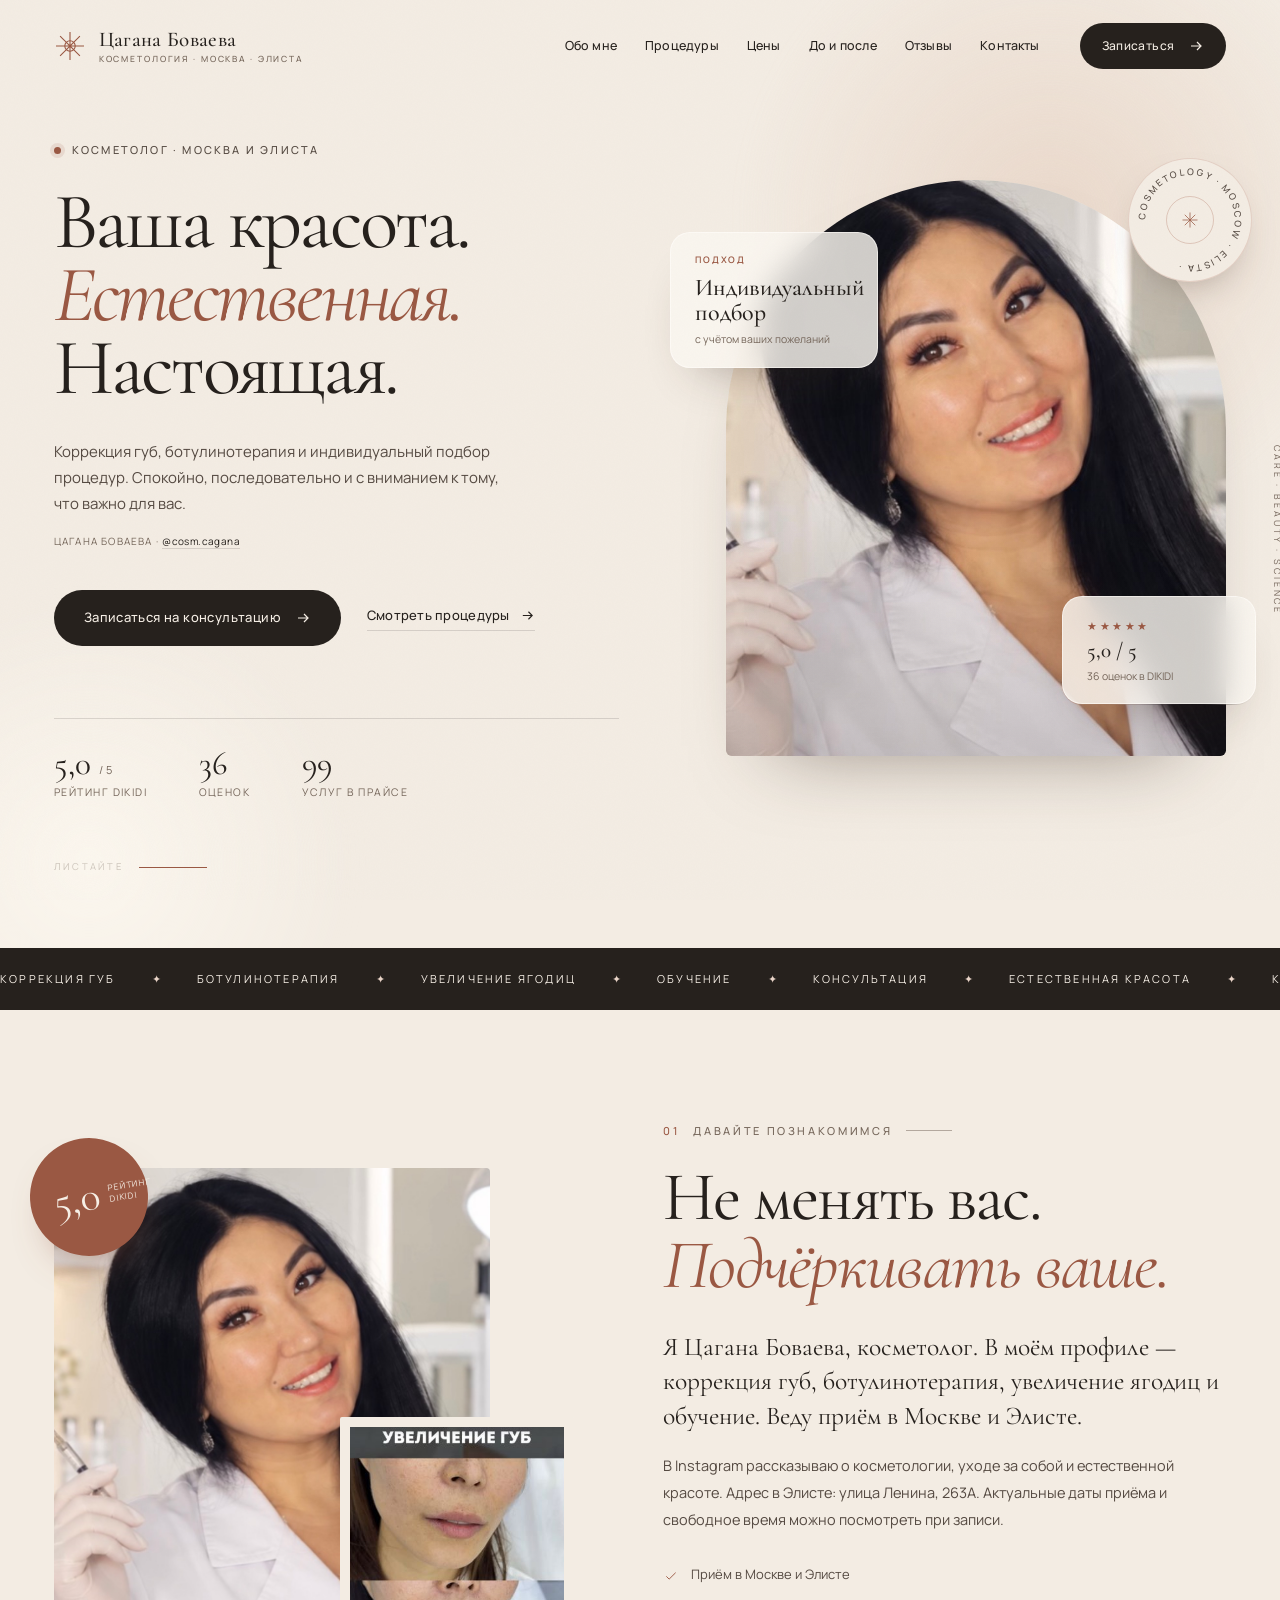
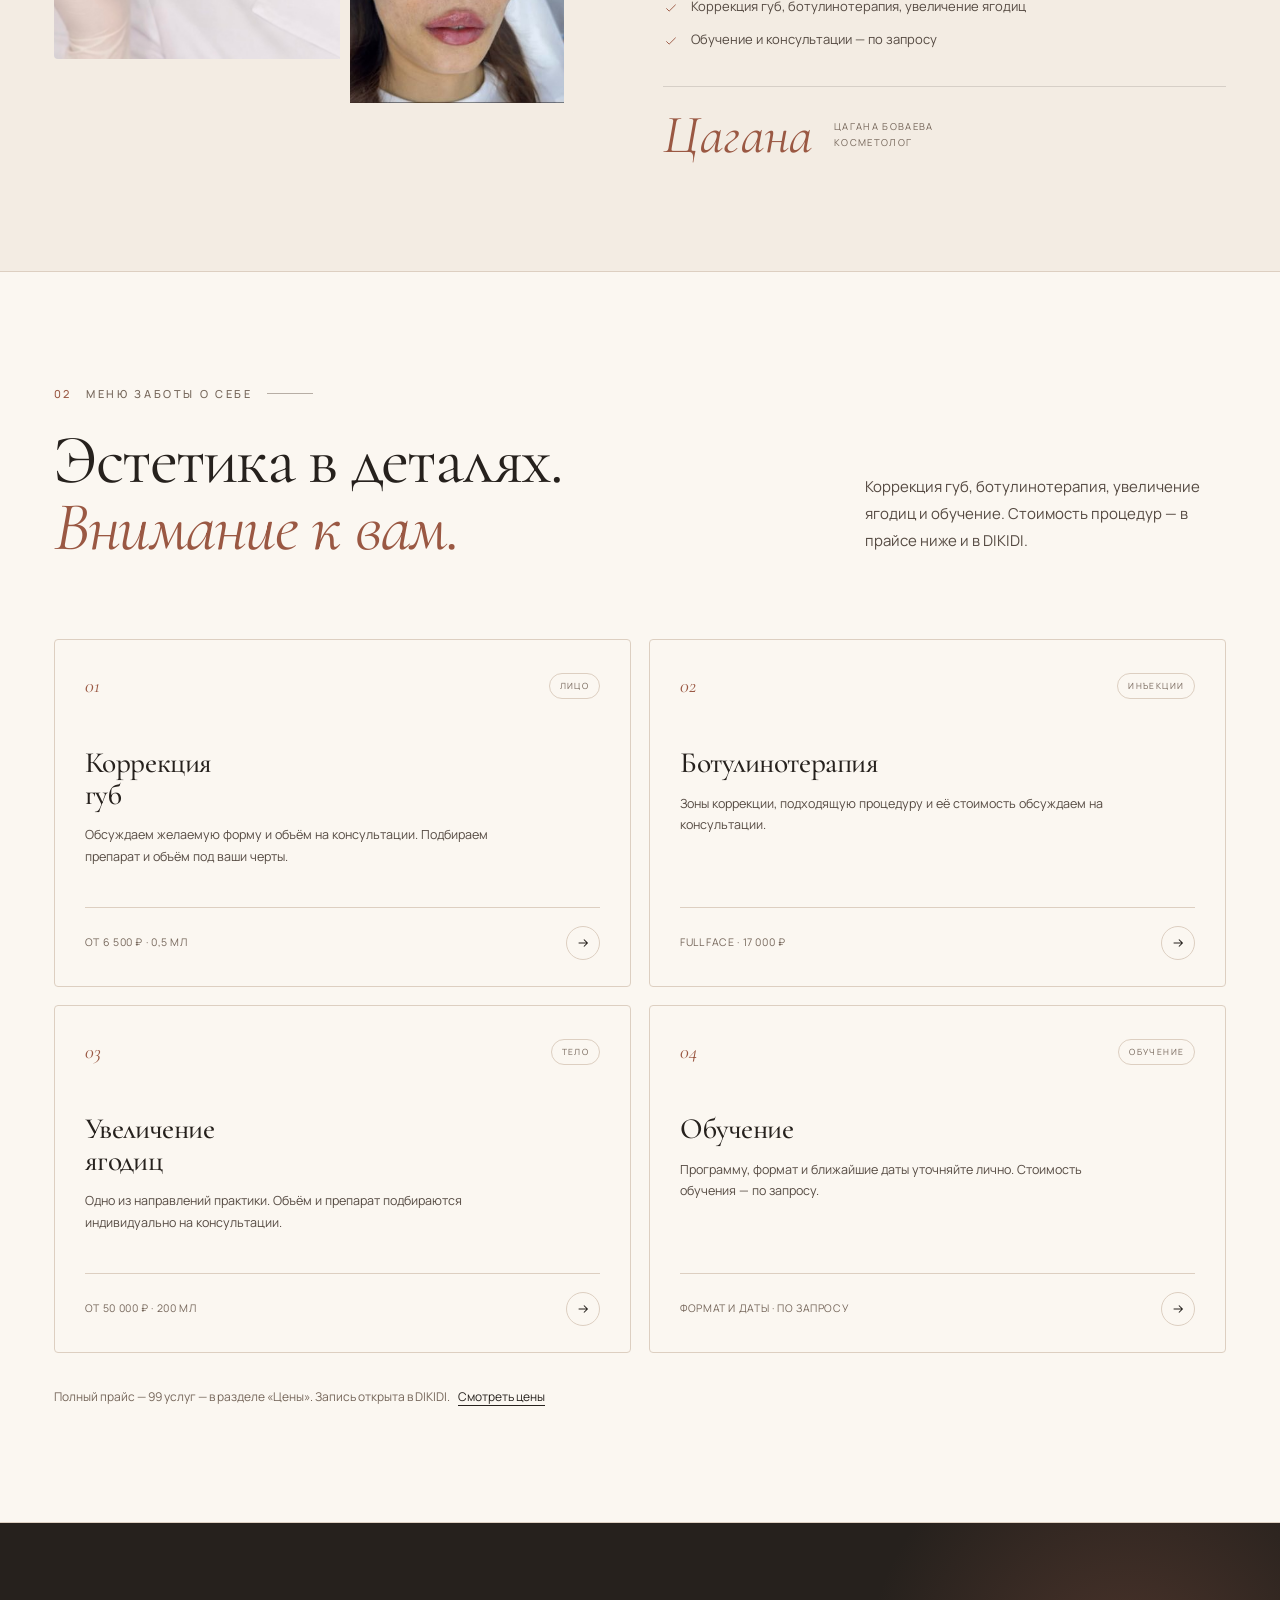
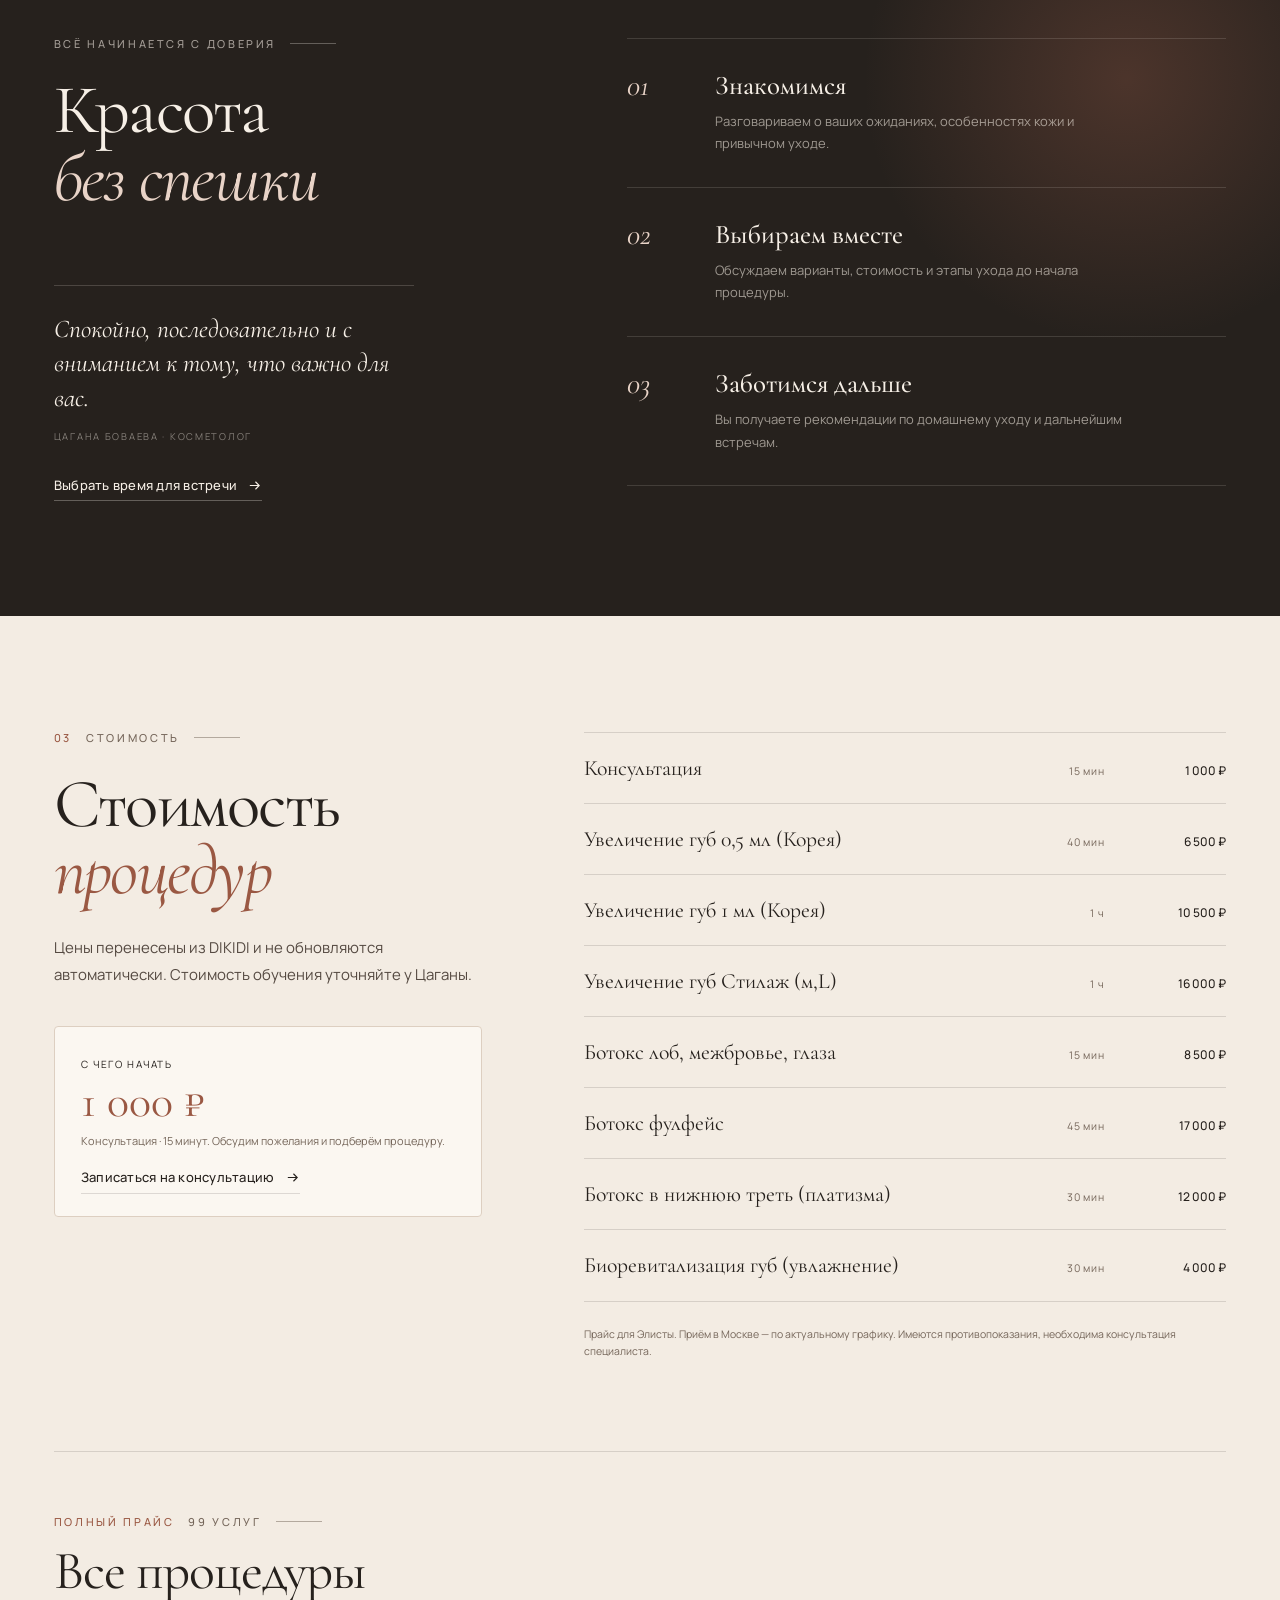
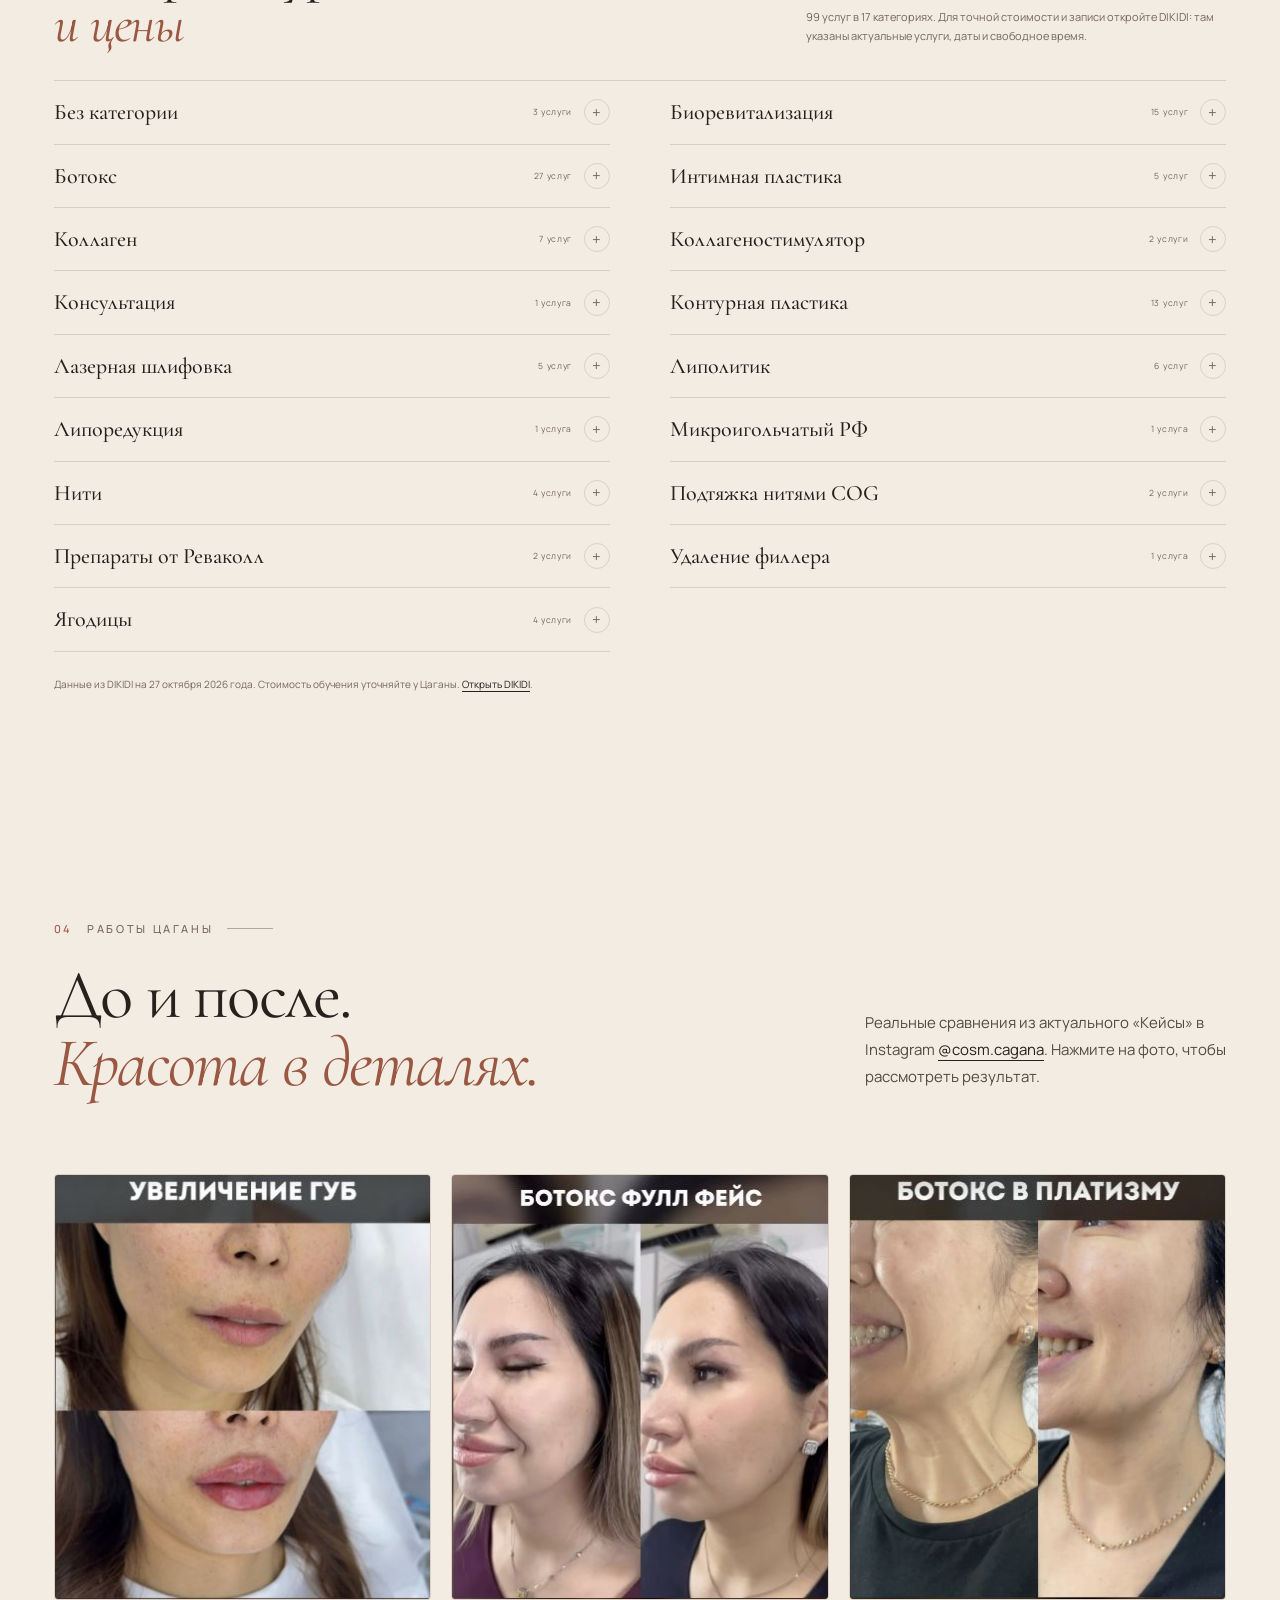
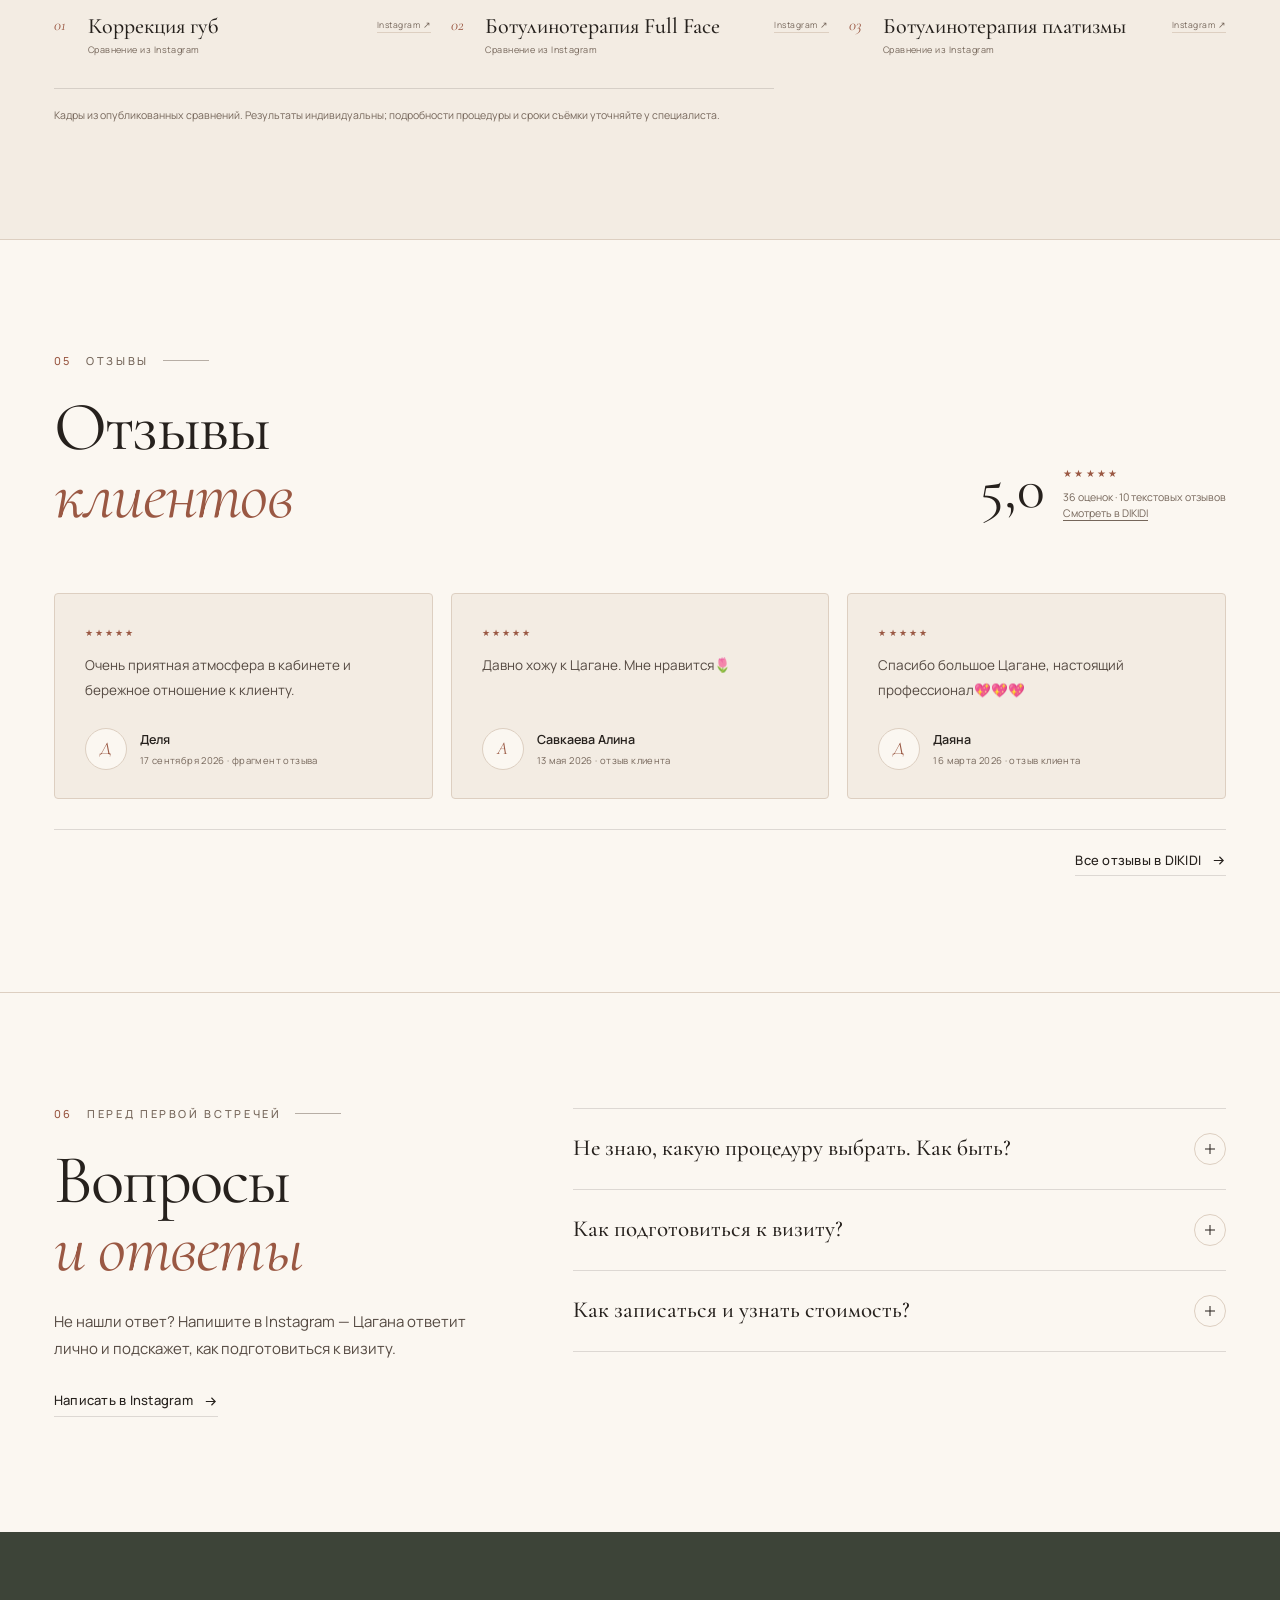
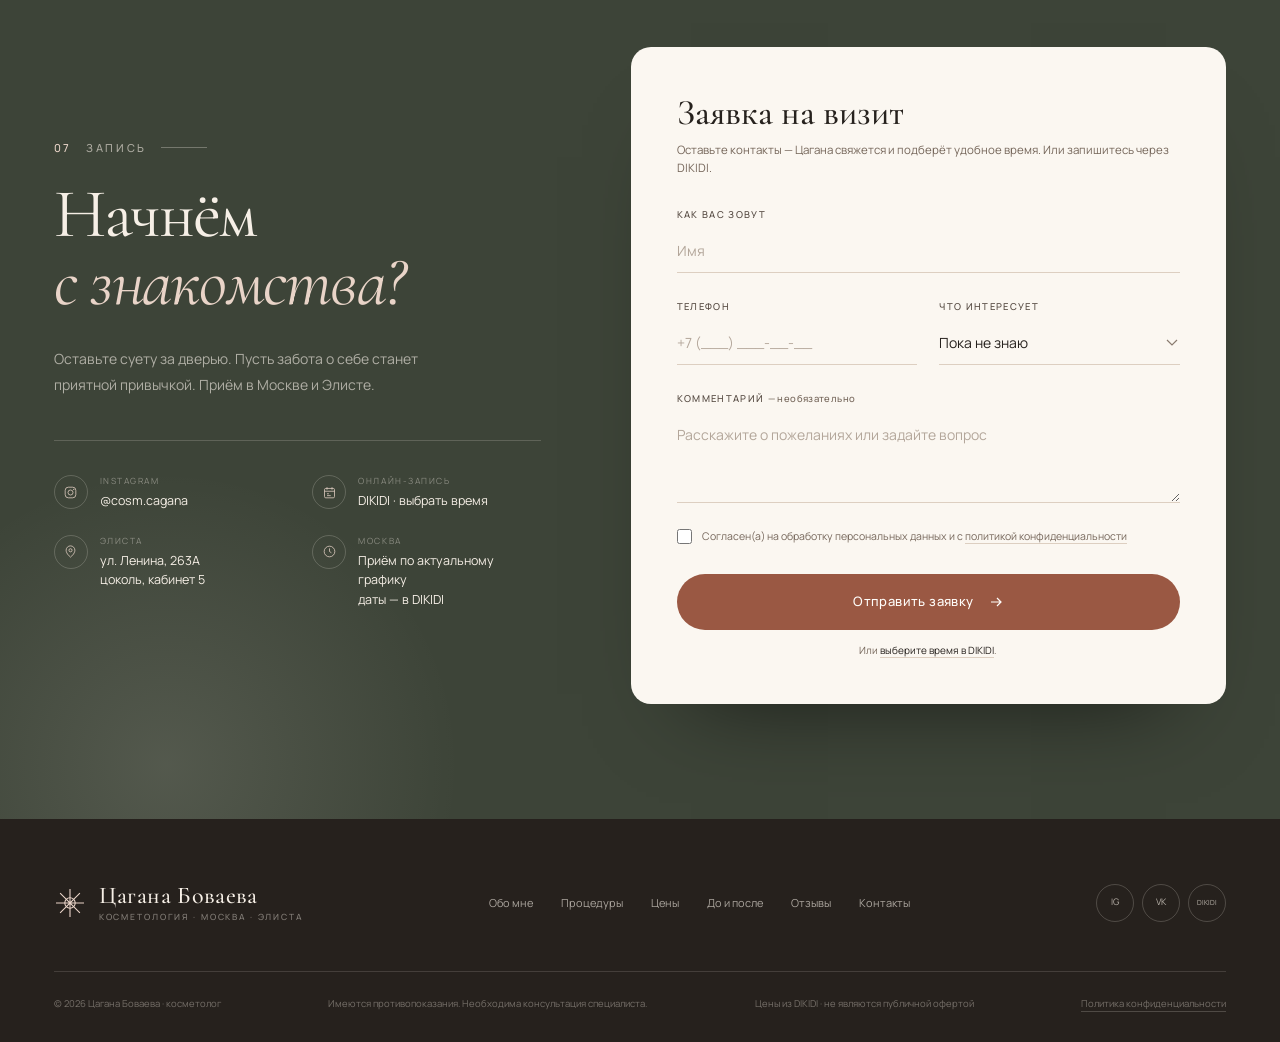
==== index.html @ 5b482bbd "Cagana Bovaeva cosmetology website" ====
<!DOCTYPE html>
<html lang="ru">
<head>
  <meta charset="UTF-8">
  <meta name="viewport" content="width=device-width, initial-scale=1.0">
  <meta name="robots" content="noindex, nofollow">
  <title>Цагана Боваева — косметолог в Москве и Элисте</title>
  <meta name="description" content="Цагана Боваева — косметолог. Коррекция губ, ботулинотерапия, увеличение ягодиц и обучение. Приём в Москве и Элисте, запись через DIKIDI.">
  <meta property="og:type" content="website">
  <meta property="og:locale" content="ru_RU">
  <meta property="og:title" content="Цагана Боваева — косметолог в Москве и Элисте">
  <meta property="og:description" content="Коррекция губ, ботулинотерапия, увеличение ягодиц и обучение. Приём в Москве и Элисте.">
  <meta property="og:image" content="screenshots/desktop-hero.png">
  <link rel="preconnect" href="https://fonts.googleapis.com">
  <link rel="preconnect" href="https://fonts.gstatic.com" crossorigin>
  <link href="https://fonts.googleapis.com/css2?family=Cormorant+Garamond:ital,wght@0,400;0,500;0,600;1,400;1,500&family=Manrope:wght@300;400;500;600;700&display=swap" rel="stylesheet">
  <link rel="stylesheet" href="css/style.css">
  <link rel="icon" href="assets/favicon.svg" type="image/svg+xml">
  <meta name="theme-color" content="#f3ece3">
  <script>document.documentElement.classList.add("js");</script>
</head>
<body>
  <a class="skip-link" href="#main">Перейти к содержанию</a>

  <header class="site-header" data-header>
    <div class="container header-inner">
      <a class="brand" href="#top" aria-label="Цагана Боваева — на главную">
        <svg class="brand-mark" viewBox="0 0 32 32" aria-hidden="true">
          <g fill="none" stroke="currentColor" stroke-width="1.1">
            <path d="M16 2v28M2 16h28M6.1 6.1l19.8 19.8M25.9 6.1 6.1 25.9"/>
            <circle cx="16" cy="16" r="5.2"/>
          </g>
        </svg>
        <span class="brand-text">
          <span class="brand-name">Цагана Боваева</span>
          <span class="brand-sub">косметология · Москва · Элиста</span>
        </span>
      </a>

      <nav class="nav" aria-label="Основная навигация">
        <a href="#about">Обо мне</a>
        <a href="#services">Процедуры</a>
        <a href="#prices">Цены</a>
        <a href="#results">До и после</a>
        <a href="#reviews">Отзывы</a>
        <a href="#booking">Контакты</a>
      </nav>

      <div class="header-actions">
        <a class="btn btn--small" href="https://dikidi.net/882000" target="_blank" rel="noopener">
          <span>Записаться</span>
          <svg viewBox="0 0 16 16" aria-hidden="true"><path d="M3 8h10M9 4l4 4-4 4" fill="none" stroke="currentColor" stroke-width="1.2"/></svg>
        </a>
        <button class="menu-toggle" type="button" aria-label="Открыть меню" aria-expanded="false" data-menu-toggle>
          <span></span><span></span>
        </button>
      </div>
    </div>

    <div class="mobile-menu" data-mobile-menu aria-hidden="true">
      <nav aria-label="Мобильная навигация">
        <a href="#about"><span>01</span>Обо мне</a>
        <a href="#services"><span>02</span>Процедуры</a>
        <a href="#prices"><span>03</span>Цены</a>
        <a href="#results"><span>04</span>До и после</a>
        <a href="#reviews"><span>05</span>Отзывы</a>
        <a href="#booking"><span>06</span>Контакты</a>
      </nav>
      <div class="mobile-menu-foot">
        <a href="https://dikidi.net/882000" target="_blank" rel="noopener">Записаться в DIKIDI ↗</a>
        <p>Москва · Элиста<br>@cosm.cagana</p>
      </div>
    </div>
  </header>

  <main id="main">
    <section class="hero" id="top">
      <div class="hero-glow hero-glow--1" aria-hidden="true"></div>
      <div class="hero-glow hero-glow--2" aria-hidden="true"></div>

      <div class="container hero-grid">
        <div class="hero-copy">
          <p class="eyebrow reveal">
            <span class="eyebrow-dot"></span>
            Косметолог · Москва и Элиста
          </p>
          <h1 class="hero-title reveal" data-delay="1">
            Ваша красота.<br>
            <em>Естественная.</em><br>
            Настоящая.
          </h1>
          <p class="hero-lead reveal" data-delay="2">
            Коррекция губ, ботулинотерапия и индивидуальный подбор
            процедур. Спокойно, последовательно и с вниманием
            к тому, что важно для вас.
          </p>
          <p class="hero-byline reveal" data-delay="2">
            Цагана Боваева ·
            <a href="https://www.instagram.com/cosm.cagana/" target="_blank" rel="noopener">@cosm.cagana</a>
          </p>
          <div class="hero-actions reveal" data-delay="3">
            <a class="btn" href="https://dikidi.net/882000" target="_blank" rel="noopener">
              <span>Записаться на консультацию</span>
              <svg viewBox="0 0 16 16" aria-hidden="true"><path d="M3 8h10M9 4l4 4-4 4" fill="none" stroke="currentColor" stroke-width="1.2"/></svg>
            </a>
            <a class="link-arrow" href="#services">
              Смотреть процедуры
              <svg viewBox="0 0 16 16" aria-hidden="true"><path d="M3 8h10M9 4l4 4-4 4" fill="none" stroke="currentColor" stroke-width="1.2"/></svg>
            </a>
          </div>

          <dl class="hero-stats reveal" data-delay="4">
            <div>
              <dt>5,0 <span>/ 5</span></dt>
              <dd>рейтинг DIKIDI</dd>
            </div>
            <div>
              <dt>36</dt>
              <dd>оценок</dd>
            </div>
            <div>
              <dt>99</dt>
              <dd>услуг в прайсе</dd>
            </div>
          </dl>
        </div>

        <div class="hero-media reveal" data-delay="2">
          <div class="hero-arch">
            <img src="assets/img/cagana-hero.jpg" alt="Цагана Боваева, косметолог" width="800" height="1000">
          </div>

          <div class="rotating-badge" aria-hidden="true">
            <svg viewBox="0 0 120 120">
              <defs>
                <path id="circlePath" d="M60,60 m-44,0 a44,44 0 1,1 88,0 a44,44 0 1,1 -88,0"/>
              </defs>
              <text>
                <textPath href="#circlePath" startOffset="0%">COSMETOLOGY · MOSCOW · ELISTA · </textPath>
              </text>
            </svg>
            <span class="rotating-badge-core">
              <svg viewBox="0 0 24 24" aria-hidden="true"><path d="M12 2v20M2 12h20M5 5l14 14M19 5 5 19" fill="none" stroke="currentColor" stroke-width="1"/></svg>
            </span>
          </div>

          <div class="floating-card floating-card--top">
            <span class="floating-card-kicker">подход</span>
            <strong>Индивидуальный<br>подбор</strong>
            <span class="floating-card-note">с учётом ваших пожеланий</span>
          </div>

          <div class="floating-card floating-card--bottom">
            <span class="floating-stars" aria-hidden="true">★★★★★</span>
            <strong>5,0 / 5</strong>
            <span class="floating-card-note">36 оценок в DIKIDI</span>
          </div>

          <span class="hero-side-note" aria-hidden="true">care · beauty · science</span>
        </div>
      </div>

      <div class="container">
        <a class="scroll-hint" href="#about" aria-label="Прокрутить вниз">
          <span>Листайте</span>
          <span class="scroll-line"></span>
        </a>
      </div>
    </section>

    <div class="marquee" aria-hidden="true">
      <div class="marquee-track">
        <span>коррекция губ</span><i>✦</i>
        <span>ботулинотерапия</span><i>✦</i>
        <span>увеличение ягодиц</span><i>✦</i>
        <span>обучение</span><i>✦</i>
        <span>консультация</span><i>✦</i>
        <span>естественная красота</span><i>✦</i>
        <span>коррекция губ</span><i>✦</i>
        <span>ботулинотерапия</span><i>✦</i>
        <span>увеличение ягодиц</span><i>✦</i>
        <span>обучение</span><i>✦</i>
        <span>консультация</span><i>✦</i>
        <span>естественная красота</span><i>✦</i>
      </div>
    </div>

    <section class="section about" id="about">
      <div class="container about-grid">
        <div class="about-media reveal">
          <div class="about-image about-image--main">
            <img src="assets/img/cagana-about.jpg" alt="Цагана Боваева в кабинете" width="930" height="1000">
          </div>
          <div class="about-image about-image--small">
            <img src="assets/img/result-lips.png" alt="Пример работы: коррекция губ" width="377" height="426">
          </div>
          <div class="about-stamp">
            <span>5,0</span>
            <small>рейтинг<br>DIKIDI</small>
          </div>
        </div>

        <div class="about-copy">
          <p class="section-label reveal"><span>01</span> Давайте познакомимся</p>
          <h2 class="section-title reveal" data-delay="1">Не менять вас.<br><em>Подчёркивать ваше.</em></h2>
          <p class="about-lead reveal" data-delay="2">
            Я Цагана Боваева, косметолог. В моём профиле — коррекция губ,
            ботулинотерапия, увеличение ягодиц и обучение. Веду приём
            в Москве и Элисте.
          </p>
          <p class="about-text reveal" data-delay="2">
            В Instagram рассказываю о косметологии, уходе за собой
            и естественной красоте. Адрес в Элисте: улица Ленина, 263А.
            Актуальные даты приёма и свободное время можно посмотреть
            при записи.
          </p>

          <ul class="about-facts reveal" data-delay="3">
            <li>
              <svg viewBox="0 0 24 24" aria-hidden="true"><path d="M5 12.5l4.2 4.2L19 7" fill="none" stroke="currentColor" stroke-width="1.4"/></svg>
              Приём в Москве и Элисте
            </li>
            <li>
              <svg viewBox="0 0 24 24" aria-hidden="true"><path d="M5 12.5l4.2 4.2L19 7" fill="none" stroke="currentColor" stroke-width="1.4"/></svg>
              Коррекция губ, ботулинотерапия, увеличение ягодиц
            </li>
            <li>
              <svg viewBox="0 0 24 24" aria-hidden="true"><path d="M5 12.5l4.2 4.2L19 7" fill="none" stroke="currentColor" stroke-width="1.4"/></svg>
              Обучение и консультации — по запросу
            </li>
          </ul>

          <div class="signature reveal" data-delay="3">
            <span class="signature-script">Цагана</span>
            <span class="signature-meta">Цагана Боваева<br>косметолог</span>
          </div>
        </div>
      </div>
    </section>

    <section class="section services" id="services">
      <div class="container">
        <div class="section-head">
          <div>
            <p class="section-label reveal"><span>02</span> Меню заботы о себе</p>
            <h2 class="section-title reveal" data-delay="1">Эстетика в деталях.<br><em>Внимание к вам.</em></h2>
          </div>
          <p class="section-intro reveal" data-delay="2">
            Коррекция губ, ботулинотерапия, увеличение ягодиц и обучение.
            Стоимость процедур — в прайсе ниже и в DIKIDI.
          </p>
        </div>

        <div class="service-grid">
          <a class="service-card reveal" href="https://dikidi.net/882000" target="_blank" rel="noopener" aria-label="Записаться на коррекцию губ">
            <div class="service-top">
              <span class="service-num">01</span>
              <span class="service-tag">лицо</span>
            </div>
            <h3>Коррекция<br>губ</h3>
            <p>Обсуждаем желаемую форму и объём на консультации. Подбираем препарат и объём под ваши черты.</p>
            <div class="service-foot">
              <span>от 6 500 ₽ · 0,5 мл</span>
              <span class="service-arrow" aria-hidden="true">
                <svg viewBox="0 0 16 16"><path d="M3 8h10M9 4l4 4-4 4" fill="none" stroke="currentColor" stroke-width="1.2"/></svg>
              </span>
            </div>
          </a>

          <a class="service-card reveal" data-delay="1" href="https://dikidi.net/882000" target="_blank" rel="noopener" aria-label="Записаться на ботулинотерапию">
            <div class="service-top">
              <span class="service-num">02</span>
              <span class="service-tag">инъекции</span>
            </div>
            <h3>Ботулинотерапия</h3>
            <p>Зоны коррекции, подходящую процедуру и её стоимость обсуждаем на консультации.</p>
            <div class="service-foot">
              <span>Full Face · 17 000 ₽</span>
              <span class="service-arrow" aria-hidden="true">
                <svg viewBox="0 0 16 16"><path d="M3 8h10M9 4l4 4-4 4" fill="none" stroke="currentColor" stroke-width="1.2"/></svg>
              </span>
            </div>
          </a>

          <a class="service-card reveal" data-delay="2" href="https://dikidi.net/882000" target="_blank" rel="noopener" aria-label="Записаться на увеличение ягодиц">
            <div class="service-top">
              <span class="service-num">03</span>
              <span class="service-tag">тело</span>
            </div>
            <h3>Увеличение<br>ягодиц</h3>
            <p>Одно из направлений практики. Объём и препарат подбираются индивидуально на консультации.</p>
            <div class="service-foot">
              <span>от 50 000 ₽ · 200 мл</span>
              <span class="service-arrow" aria-hidden="true">
                <svg viewBox="0 0 16 16"><path d="M3 8h10M9 4l4 4-4 4" fill="none" stroke="currentColor" stroke-width="1.2"/></svg>
              </span>
            </div>
          </a>

          <a class="service-card reveal" data-delay="3" href="https://www.instagram.com/cosm.cagana/" target="_blank" rel="noopener" aria-label="Узнать об обучении в Instagram">
            <div class="service-top">
              <span class="service-num">04</span>
              <span class="service-tag">обучение</span>
            </div>
            <h3>Обучение</h3>
            <p>Программу, формат и ближайшие даты уточняйте лично. Стоимость обучения — по запросу.</p>
            <div class="service-foot">
              <span>Формат и даты · по запросу</span>
              <span class="service-arrow" aria-hidden="true">
                <svg viewBox="0 0 16 16"><path d="M3 8h10M9 4l4 4-4 4" fill="none" stroke="currentColor" stroke-width="1.2"/></svg>
              </span>
            </div>
          </a>
        </div>

        <p class="service-note reveal">
          Полный прайс — 99 услуг — в разделе «Цены». Запись открыта в DIKIDI.
          <a class="link-underline" href="#prices">Смотреть цены</a>
        </p>
      </div>
    </section>

    <section class="approach">
      <div class="container approach-grid">
        <div class="approach-intro">
          <p class="section-label section-label--light reveal">Всё начинается с доверия</p>
          <h2 class="section-title section-title--light reveal" data-delay="1">Красота<br><em>без спешки</em></h2>
          <div class="approach-quote reveal" data-delay="2">
            <p>Спокойно, последовательно и с вниманием к тому, что важно для вас.</p>
            <span>Цагана Боваева · косметолог</span>
          </div>
          <a class="link-arrow link-arrow--light reveal" data-delay="3" href="https://dikidi.net/882000" target="_blank" rel="noopener">
            Выбрать время для встречи
            <svg viewBox="0 0 16 16" aria-hidden="true"><path d="M3 8h10M9 4l4 4-4 4" fill="none" stroke="currentColor" stroke-width="1.2"/></svg>
          </a>
        </div>

        <ol class="approach-list">
          <li class="reveal">
            <span class="approach-num">01</span>
            <div>
              <h3>Знакомимся</h3>
              <p>Разговариваем о ваших ожиданиях, особенностях кожи и привычном уходе.</p>
            </div>
          </li>
          <li class="reveal" data-delay="1">
            <span class="approach-num">02</span>
            <div>
              <h3>Выбираем вместе</h3>
              <p>Обсуждаем варианты, стоимость и этапы ухода до начала процедуры.</p>
            </div>
          </li>
          <li class="reveal" data-delay="2">
            <span class="approach-num">03</span>
            <div>
              <h3>Заботимся дальше</h3>
              <p>Вы получаете рекомендации по домашнему уходу и дальнейшим встречам.</p>
            </div>
          </li>
        </ol>
      </div>
    </section>

    <section class="section prices" id="prices">
      <div class="container prices-grid">
        <div class="prices-intro">
          <p class="section-label reveal"><span>03</span> Стоимость</p>
          <h2 class="section-title reveal" data-delay="1">Стоимость<br><em>процедур</em></h2>
          <p class="section-intro reveal" data-delay="2">
            Цены перенесены из DIKIDI и не обновляются автоматически.
            Стоимость обучения уточняйте у Цаганы.
          </p>
          <div class="price-highlight reveal" data-delay="3">
            <span>С чего начать</span>
            <strong>1 000 ₽</strong>
            <p>Консультация · 15 минут. Обсудим пожелания и подберём процедуру.</p>
            <a class="link-arrow" href="https://dikidi.net/882000" target="_blank" rel="noopener">
              Записаться на консультацию
              <svg viewBox="0 0 16 16" aria-hidden="true"><path d="M3 8h10M9 4l4 4-4 4" fill="none" stroke="currentColor" stroke-width="1.2"/></svg>
            </a>
          </div>
        </div>

        <div class="price-list reveal" data-delay="1">
          <div class="price-row">
            <span class="price-name">Консультация</span>
            <span class="price-time">15 мин</span>
            <span class="price-value">1 000 ₽</span>
          </div>
          <div class="price-row">
            <span class="price-name">Увеличение губ 0,5 мл (Корея)</span>
            <span class="price-time">40 мин</span>
            <span class="price-value">6 500 ₽</span>
          </div>
          <div class="price-row">
            <span class="price-name">Увеличение губ 1 мл (Корея)</span>
            <span class="price-time">1 ч</span>
            <span class="price-value">10 500 ₽</span>
          </div>
          <div class="price-row">
            <span class="price-name">Увеличение губ Стилаж (м,L)</span>
            <span class="price-time">1 ч</span>
            <span class="price-value">16 000 ₽</span>
          </div>
          <div class="price-row">
            <span class="price-name">Ботокс лоб, межбровье, глаза</span>
            <span class="price-time">15 мин</span>
            <span class="price-value">8 500 ₽</span>
          </div>
          <div class="price-row">
            <span class="price-name">Ботокс фулфейс</span>
            <span class="price-time">45 мин</span>
            <span class="price-value">17 000 ₽</span>
          </div>
          <div class="price-row">
            <span class="price-name">Ботокс в нижнюю треть (платизма)</span>
            <span class="price-time">30 мин</span>
            <span class="price-value">12 000 ₽</span>
          </div>
          <div class="price-row">
            <span class="price-name">Биоревитализация губ (увлажнение)</span>
            <span class="price-time">30 мин</span>
            <span class="price-value">4 000 ₽</span>
          </div>
          <p class="price-disclaimer">
            Прайс для Элисты. Приём в Москве — по актуальному графику.
            Имеются противопоказания, необходима консультация специалиста.
          </p>
        </div>
      </div>

      <div class="container">
        <div class="all-prices reveal">
          <div class="all-prices-head">
            <div>
              <p class="section-label"><span>Полный прайс</span> 99 услуг</p>
              <h3>Все процедуры<br><em>и цены</em></h3>
            </div>
            <p>
              99 услуг в 17 категориях. Для точной стоимости и записи
              откройте DIKIDI: там указаны актуальные услуги, даты
              и свободное время.
            </p>
          </div>
<div class="price-categories">
  <details class="price-category">
    <summary>
      <span class="price-category-name">Без категории</span>
      <span class="price-category-meta">3&nbsp;услуги<span class="price-category-icon" aria-hidden="true"></span></span>
    </summary>
    <div class="price-category-body">
      <div class="price-row price-row--compact">
        <span class="price-name">Мононити лицо, шея, живот (на выбор) 100 шт</span>
        <span class="price-time">1 ч</span>
        <span class="price-value">32 000 ₽</span>
      </div>
      <div class="price-row price-row--compact">
        <span class="price-name">Пдрн Plinest 2 мл</span>
        <span class="price-time">1 ч</span>
        <span class="price-value">16 500 ₽</span>
      </div>
      <div class="price-row price-row--compact">
        <span class="price-name">Полимолочная кислота для век</span>
        <span class="price-time">30 м</span>
        <span class="price-value">8 000 ₽</span>
      </div>
    </div>
  </details>
  <details class="price-category">
    <summary>
      <span class="price-category-name">Биоревитализация</span>
      <span class="price-category-meta">15&nbsp;услуг<span class="price-category-icon" aria-hidden="true"></span></span>
    </summary>
    <div class="price-category-body">
      <div class="price-row price-row--compact">
        <span class="price-name">Аквафил</span>
        <span class="price-time">1 ч</span>
        <span class="price-value">6 500 ₽</span>
      </div>
      <div class="price-row price-row--compact">
        <span class="price-name">Биоревитализация век</span>
        <span class="price-time">30 м</span>
        <span class="price-value">4 000 ₽</span>
      </div>
      <div class="price-row price-row--compact">
        <span class="price-name">Биоревитализация вокруг глаз препаратом MESOTEN</span>
        <span class="price-time">30 м</span>
        <span class="price-value">7 000 ₽</span>
      </div>
      <div class="price-row price-row--compact">
        <span class="price-name">Биоревитализация губ (увлажнение)</span>
        <span class="price-time">30 м</span>
        <span class="price-value">4 000 ₽</span>
      </div>
      <div class="price-row price-row--compact">
        <span class="price-name">Биоревитализация лица с пептидами (Филорга)</span>
        <span class="price-time">1 ч</span>
        <span class="price-value">10 000 ₽</span>
      </div>
      <div class="price-row price-row--compact">
        <span class="price-name">Биоревитализация препаратами Биогель</span>
        <span class="price-time">45 м</span>
        <span class="price-value">9 000 ₽</span>
      </div>
      <div class="price-row price-row--compact">
        <span class="price-name">Биоревитализация рук</span>
        <span class="price-time">1 ч</span>
        <span class="price-value">8 000 ₽</span>
      </div>
      <div class="price-row price-row--compact">
        <span class="price-name">Биоревитализация шеи</span>
        <span class="price-time">1 ч</span>
        <span class="price-value">10 000 ₽</span>
      </div>
      <div class="price-row price-row--compact">
        <span class="price-name">Жидкие нити</span>
        <span class="price-time">1 ч</span>
        <span class="price-value">9 000 ₽</span>
      </div>
      <div class="price-row price-row--compact">
        <span class="price-name">Коктейль Монако</span>
        <span class="price-time">1 ч</span>
        <span class="price-value">12 000 ₽</span>
      </div>
      <div class="price-row price-row--compact">
        <span class="price-name">Лечение алопеции</span>
        <span class="price-time">1 ч</span>
        <span class="price-value">от 6 000 ₽</span>
      </div>
      <div class="price-row price-row--compact">
        <span class="price-name">Осветление лица (пигментация)</span>
        <span class="price-time">1 ч</span>
        <span class="price-value">от 6 000 ₽</span>
      </div>
      <div class="price-row price-row--compact">
        <span class="price-name">ПДРН для век</span>
        <span class="price-time">30 м</span>
        <span class="price-value">7 000 ₽</span>
      </div>
      <div class="price-row price-row--compact">
        <span class="price-name">ПДРН(полинуклеотиды)</span>
        <span class="price-time">1 ч</span>
        <span class="price-value">13 000 ₽</span>
      </div>
      <div class="price-row price-row--compact">
        <span class="price-name">Плазмолифтинг</span>
        <span class="price-time">1 ч</span>
        <span class="price-value">от 3 500 ₽</span>
      </div>
    </div>
  </details>
  <details class="price-category">
    <summary>
      <span class="price-category-name">Ботокс</span>
      <span class="price-category-meta">27&nbsp;услуг<span class="price-category-icon" aria-hidden="true"></span></span>
    </summary>
    <div class="price-category-body">
      <div class="price-row price-row--compact">
        <span class="price-name">(Мужской ботокс )Шея (платизма)</span>
        <span class="price-time">1 ч</span>
        <span class="price-value">15 000 ₽</span>
      </div>
      <div class="price-row price-row--compact">
        <span class="price-name">(Мужской) Межбровье</span>
        <span class="price-time">1 ч</span>
        <span class="price-value">7 000 ₽</span>
      </div>
      <div class="price-row price-row--compact">
        <span class="price-name">(Мужской)Лоб, глаза, межбровка</span>
        <span class="price-time">1 ч</span>
        <span class="price-value">10 000 ₽</span>
      </div>
      <div class="price-row price-row--compact">
        <span class="price-name">Traptox(ботокс в воротниковую зону)</span>
        <span class="price-time">30 м</span>
        <span class="price-value">10 000 ₽</span>
      </div>
      <div class="price-row price-row--compact">
        <span class="price-name">Ботокс в жевательные мышцы Устранение бруксизма (худое лицо)</span>
        <span class="price-time">15 м</span>
        <span class="price-value">9 000 ₽</span>
      </div>
      <div class="price-row price-row--compact">
        <span class="price-name">Ботокс в нижнюю треть (платизма)шея вся, нижняя челюсть)</span>
        <span class="price-time">30 м</span>
        <span class="price-value">12 000 ₽</span>
      </div>
      <div class="price-row price-row--compact">
        <span class="price-name">Ботокс лоб, межбровье, глаза</span>
        <span class="price-time">15 м</span>
        <span class="price-value">8 500 ₽</span>
      </div>
      <div class="price-row price-row--compact">
        <span class="price-name">Ботокс лоб, межбровье</span>
        <span class="price-time">15 м</span>
        <span class="price-value">6 500 ₽</span>
      </div>
      <div class="price-row price-row--compact">
        <span class="price-name">Ботокс межбровья</span>
        <span class="price-time">15 м</span>
        <span class="price-value">5 000 ₽</span>
      </div>
      <div class="price-row price-row--compact">
        <span class="price-name">Ботокс межбровья, веки</span>
        <span class="price-time">30 м</span>
        <span class="price-value">7 500 ₽</span>
      </div>
      <div class="price-row price-row--compact">
        <span class="price-name">Ботокс фулфейс (межбровья, лоб, глаза, нос, уголки губ, платизма)</span>
        <span class="price-time">45 м</span>
        <span class="price-value">17 000 ₽</span>
      </div>
      <div class="price-row price-row--compact">
        <span class="price-name">Бразильская попа</span>
        <span class="price-time">30 м</span>
        <span class="price-value">15 000 ₽</span>
      </div>
      <div class="price-row price-row--compact">
        <span class="price-name">Гингивальная улыбка</span>
        <span class="price-time">15 м</span>
        <span class="price-value">3 000 ₽</span>
      </div>
      <div class="price-row price-row--compact">
        <span class="price-name">Гипергидроз подмышечной впадины, ладоней, стоп</span>
        <span class="price-time">45 м</span>
        <span class="price-value">15 000 ₽</span>
      </div>
      <div class="price-row price-row--compact">
        <span class="price-name">Кисетные морщины</span>
        <span class="price-time">15 м</span>
        <span class="price-value">2 000 ₽</span>
      </div>
      <div class="price-row price-row--compact">
        <span class="price-name">Конкретные зоны по единицам(1ед)</span>
        <span class="price-time">10 м</span>
        <span class="price-value">от 250 ₽</span>
      </div>
      <div class="price-row price-row--compact">
        <span class="price-name">Коррекция подбородка ботоксом</span>
        <span class="price-time">15 м</span>
        <span class="price-value">2 500 ₽</span>
      </div>
      <div class="price-row price-row--compact">
        <span class="price-name">Лабутен</span>
        <span class="price-time">15 м</span>
        <span class="price-value">8 000 ₽</span>
      </div>
      <div class="price-row price-row--compact">
        <span class="price-name">Лоб, глаза, межбровье (Релатокс)</span>
        <span class="price-time">15 м</span>
        <span class="price-value">12 000 ₽</span>
      </div>
      <div class="price-row price-row--compact">
        <span class="price-name">Межбровка(Релатокс)</span>
        <span class="price-time">15 м</span>
        <span class="price-value">8 000 ₽</span>
      </div>
      <div class="price-row price-row--compact">
        <span class="price-name">Межбровье, лоб</span>
        <span class="price-time">15 м</span>
        <span class="price-value">9 500 ₽</span>
      </div>
      <div class="price-row price-row--compact">
        <span class="price-name">Межбровье, глаза</span>
        <span class="price-time">15 м</span>
        <span class="price-value">11 000 ₽</span>
      </div>
      <div class="price-row price-row--compact">
        <span class="price-name">Мезоботокс (коррекция мелких морщин и лифтинг кожи)</span>
        <span class="price-time">1 ч</span>
        <span class="price-value">7 000 ₽</span>
      </div>
      <div class="price-row price-row--compact">
        <span class="price-name">Мужской Ботокс фулфейс</span>
        <span class="price-time">1 ч</span>
        <span class="price-value">25 000 ₽</span>
      </div>
      <div class="price-row price-row--compact">
        <span class="price-name">Расслабление зоны поясницы(при сжатии седалищного нерва, спазм в поясничной области, эффект от 10 сеансов массажа)</span>
        <span class="price-time">1 ч</span>
        <span class="price-value">15 000 ₽</span>
      </div>
      <div class="price-row price-row--compact">
        <span class="price-name">Траптокс (воротниковая зона)</span>
        <span class="price-time">1 ч</span>
        <span class="price-value">13 000 ₽</span>
      </div>
      <div class="price-row price-row--compact">
        <span class="price-name">Уменьшение кончика носа ботоксом</span>
        <span class="price-time">15 м</span>
        <span class="price-value">3 000 ₽</span>
      </div>
    </div>
  </details>
  <details class="price-category">
    <summary>
      <span class="price-category-name">Интимная пластика</span>
      <span class="price-category-meta">5&nbsp;услуг<span class="price-category-icon" aria-hidden="true"></span></span>
    </summary>
    <div class="price-category-body">
      <div class="price-row price-row--compact">
        <span class="price-name">Биоревитализация интимной зоны</span>
        <span class="price-time">1 ч</span>
        <span class="price-value">10 000 ₽</span>
      </div>
      <div class="price-row price-row--compact">
        <span class="price-name">Женская интимная пластика</span>
        <span class="price-time">1 ч</span>
        <span class="price-value">от 20 000 ₽</span>
      </div>
      <div class="price-row price-row--compact">
        <span class="price-name">Мужская интимная пластика филлер (1 мл)</span>
        <span class="price-time">1 ч</span>
        <span class="price-value">от 30 000 ₽</span>
      </div>
      <div class="price-row price-row--compact">
        <span class="price-name">Пилинг осветляющий</span>
        <span class="price-time">30 м</span>
        <span class="price-value">5 000 ₽</span>
      </div>
      <div class="price-row price-row--compact">
        <span class="price-name">Полимолочная кислота для мужчин</span>
        <span class="price-time">1 ч</span>
        <span class="price-value">35 000 ₽</span>
      </div>
    </div>
  </details>
  <details class="price-category">
    <summary>
      <span class="price-category-name">Коллаген</span>
      <span class="price-category-meta">7&nbsp;услуг<span class="price-category-icon" aria-hidden="true"></span></span>
    </summary>
    <div class="price-category-body">
      <div class="price-row price-row--compact">
        <span class="price-name">Коллагенотерапия</span>
        <span class="price-time">1 ч</span>
        <span class="price-value">15 000 ₽</span>
      </div>
      <div class="price-row price-row--compact">
        <span class="price-name">Коллагенотерапия век</span>
        <span class="price-time">1 ч</span>
        <span class="price-value">6 000 ₽</span>
      </div>
      <div class="price-row price-row--compact">
        <span class="price-name">Коллагенотерапия кистей</span>
        <span class="price-time">1 ч</span>
        <span class="price-value">8 000 ₽</span>
      </div>
      <div class="price-row price-row--compact">
        <span class="price-name">Коллагенотерапия лица препаратом Реваколл (Акрадекс)</span>
        <span class="price-time">1 ч</span>
        <span class="price-value">13 000 ₽</span>
      </div>
      <div class="price-row price-row--compact">
        <span class="price-name">Коллагенотерапия лица с 35% содержанием коллагена в препарате</span>
        <span class="price-time">1 ч</span>
        <span class="price-value">15 000 ₽</span>
      </div>
      <div class="price-row price-row--compact">
        <span class="price-name">Микроколлост+NCTF135</span>
        <span class="price-time">1 ч</span>
        <span class="price-value">25 000 ₽</span>
      </div>
      <div class="price-row price-row--compact">
        <span class="price-name">Полимолочная кислота</span>
        <span class="price-time">1 ч</span>
        <span class="price-value">25 000 ₽</span>
      </div>
    </div>
  </details>
  <details class="price-category">
    <summary>
      <span class="price-category-name">Коллагеностимулятор</span>
      <span class="price-category-meta">2&nbsp;услуги<span class="price-category-icon" aria-hidden="true"></span></span>
    </summary>
    <div class="price-category-body">
      <div class="price-row price-row--compact">
        <span class="price-name">Радиесс 1, 5 мл</span>
        <span class="price-time">1 ч</span>
        <span class="price-value">25 000 ₽</span>
      </div>
      <div class="price-row price-row--compact">
        <span class="price-name">Радиесс 3 мл</span>
        <span class="price-time">1 ч</span>
        <span class="price-value">35 000 ₽</span>
      </div>
    </div>
  </details>
  <details class="price-category">
    <summary>
      <span class="price-category-name">Консультация</span>
      <span class="price-category-meta">1&nbsp;услуга<span class="price-category-icon" aria-hidden="true"></span></span>
    </summary>
    <div class="price-category-body">
      <div class="price-row price-row--compact">
        <span class="price-name">Консультация</span>
        <span class="price-time">15 м</span>
        <span class="price-value">1 000 ₽</span>
      </div>
    </div>
  </details>
  <details class="price-category">
    <summary>
      <span class="price-category-name">Контурная пластика</span>
      <span class="price-category-meta">13&nbsp;услуг<span class="price-category-icon" aria-hidden="true"></span></span>
    </summary>
    <div class="price-category-body">
      <div class="price-row price-row--compact">
        <span class="price-name">Заполнение колец Венеры филлером</span>
        <span class="price-time">30 м</span>
        <span class="price-value">9 000 ₽</span>
      </div>
      <div class="price-row price-row--compact">
        <span class="price-name">Коррекция носа филлером (1мл)</span>
        <span class="price-time">30 м</span>
        <span class="price-value">15 000 ₽</span>
      </div>
      <div class="price-row price-row--compact">
        <span class="price-name">Коррекция носа филлером 0, 5 мл</span>
        <span class="price-time">30 м</span>
        <span class="price-value">8 000 ₽</span>
      </div>
      <div class="price-row price-row--compact">
        <span class="price-name">Коррекция носогубки</span>
        <span class="price-time">30 м</span>
        <span class="price-value">9 000 ₽</span>
      </div>
      <div class="price-row price-row--compact">
        <span class="price-name">Коррекция подбородка филлером</span>
        <span class="price-time">30 м</span>
        <span class="price-value">9 000 ₽</span>
      </div>
      <div class="price-row price-row--compact">
        <span class="price-name">Коррекция скул, щечки-яблочки (2мл)</span>
        <span class="price-time">1 ч</span>
        <span class="price-value">15 000 ₽</span>
      </div>
      <div class="price-row price-row--compact">
        <span class="price-name">Профиль Джоли (3 мл)</span>
        <span class="price-time">1 ч</span>
        <span class="price-value">21 000 ₽</span>
      </div>
      <div class="price-row price-row--compact">
        <span class="price-name">Увеличение губ 0, 5 мл (Корея)</span>
        <span class="price-time">40 м</span>
        <span class="price-value">6 500 ₽</span>
      </div>
      <div class="price-row price-row--compact">
        <span class="price-name">Увеличение губ 1 мл (Корея)</span>
        <span class="price-time">1 ч</span>
        <span class="price-value">10 500 ₽</span>
      </div>
      <div class="price-row price-row--compact">
        <span class="price-name">Увеличение губ Стилаж(м, L)</span>
        <span class="price-time">1 ч</span>
        <span class="price-value">16 000 ₽</span>
      </div>
      <div class="price-row price-row--compact">
        <span class="price-name">Углы Джоли(2мл)</span>
        <span class="price-time">1 ч</span>
        <span class="price-value">16 000 ₽</span>
      </div>
      <div class="price-row price-row--compact">
        <span class="price-name">Фулфейс (лифтинговые нити, мононити в лицо и шею, ботокс лица и шеи, филлер, коллагенотерапия лица и век, плазмолифтинг, )</span>
        <span class="price-time">1 ч</span>
        <span class="price-value">100 000 ₽</span>
      </div>
      <div class="price-row price-row--compact">
        <span class="price-name">Фулфейс (филлер) губы, носогубки, подбородок, скулы, углы Джоли(8-9мл)</span>
        <span class="price-time">1 ч</span>
        <span class="price-value">40 000 ₽</span>
      </div>
    </div>
  </details>
  <details class="price-category">
    <summary>
      <span class="price-category-name">Лазерная шлифовка</span>
      <span class="price-category-meta">5&nbsp;услуг<span class="price-category-icon" aria-hidden="true"></span></span>
    </summary>
    <div class="price-category-body">
      <div class="price-row price-row--compact">
        <span class="price-name">Лазерная шлифовка век</span>
        <span class="price-time">30 м</span>
        <span class="price-value">от 2 000 ₽</span>
      </div>
      <div class="price-row price-row--compact">
        <span class="price-name">Лазерная шлифовка всего лица</span>
        <span class="price-time">30 м</span>
        <span class="price-value">25 000 ₽</span>
      </div>
      <div class="price-row price-row--compact">
        <span class="price-name">Лазерная шлифовка лба</span>
        <span class="price-time">30 м</span>
        <span class="price-value">8 000 ₽</span>
      </div>
      <div class="price-row price-row--compact">
        <span class="price-name">Лазерная шлифовка(щеки)</span>
        <span class="price-time">30 м</span>
        <span class="price-value">15 000 ₽</span>
      </div>
      <div class="price-row price-row--compact">
        <span class="price-name">Шлифовка, Удаление шрамов (от 1 см)</span>
        <span class="price-time">30 м</span>
        <span class="price-value">от 2 000 ₽</span>
      </div>
    </div>
  </details>
  <details class="price-category">
    <summary>
      <span class="price-category-name">Липолитик</span>
      <span class="price-category-meta">6&nbsp;услуг<span class="price-category-icon" aria-hidden="true"></span></span>
    </summary>
    <div class="price-category-body">
      <div class="price-row price-row--compact">
        <span class="price-name">Липолитик лицо, подбородок</span>
        <span class="price-time">30 м</span>
        <span class="price-value">7 500 ₽</span>
      </div>
      <div class="price-row price-row--compact">
        <span class="price-name">Липолитик по телу</span>
        <span class="price-time">30 м</span>
        <span class="price-value">8 500 ₽</span>
      </div>
      <div class="price-row price-row--compact">
        <span class="price-name">Липолитик Стройность 2 флакона (лицо или тело)</span>
        <span class="price-time">30 м</span>
        <span class="price-value">22 000 ₽</span>
      </div>
      <div class="price-row price-row--compact">
        <span class="price-name">Липолитик стройность (лицо)</span>
        <span class="price-time">30 м</span>
        <span class="price-value">13 000 ₽</span>
      </div>
      <div class="price-row price-row--compact">
        <span class="price-name">Липолитик стройность (тело)</span>
        <span class="price-time">30 м</span>
        <span class="price-value">13 000 ₽</span>
      </div>
      <div class="price-row price-row--compact">
        <span class="price-name">Липолитик Стройность 3 флакона (тело)</span>
        <span class="price-time">30 м</span>
        <span class="price-value">30 000 ₽</span>
      </div>
    </div>
  </details>
  <details class="price-category">
    <summary>
      <span class="price-category-name">Липоредукция</span>
      <span class="price-category-meta">1&nbsp;услуга<span class="price-category-icon" aria-hidden="true"></span></span>
    </summary>
    <div class="price-category-body">
      <div class="price-row price-row--compact">
        <span class="price-name">Липоредукция подбородка или холки</span>
        <span class="price-time">2 ч</span>
        <span class="price-value">45 000 ₽</span>
      </div>
    </div>
  </details>
  <details class="price-category">
    <summary>
      <span class="price-category-name">Микроигольчатый РФ</span>
      <span class="price-category-meta">1&nbsp;услуга<span class="price-category-icon" aria-hidden="true"></span></span>
    </summary>
    <div class="price-category-body">
      <div class="price-row price-row--compact">
        <span class="price-name">Микроигольчатый рф</span>
        <span class="price-time">1 ч</span>
        <span class="price-value">20 000 ₽</span>
      </div>
    </div>
  </details>
  <details class="price-category">
    <summary>
      <span class="price-category-name">Нити</span>
      <span class="price-category-meta">4&nbsp;услуги<span class="price-category-icon" aria-hidden="true"></span></span>
    </summary>
    <div class="price-category-body">
      <div class="price-row price-row--compact">
        <span class="price-name">Жидкие бионити 5 мл(уплотнение кожи)</span>
        <span class="price-time">1 ч</span>
        <span class="price-value">7 500 ₽</span>
      </div>
      <div class="price-row price-row--compact">
        <span class="price-name">Мононити лицо, шея, живот (на выбор) 50 нитей</span>
        <span class="price-time">1 ч</span>
        <span class="price-value">17 500 ₽</span>
      </div>
      <div class="price-row price-row--compact">
        <span class="price-name">Мононити веки</span>
        <span class="price-time">1 ч</span>
        <span class="price-value">12 500 ₽</span>
      </div>
      <div class="price-row price-row--compact">
        <span class="price-name">Уплотнение нижних век мононитями 20 шт</span>
        <span class="price-time">1 ч</span>
        <span class="price-value">6 000 ₽</span>
      </div>
    </div>
  </details>
  <details class="price-category">
    <summary>
      <span class="price-category-name">Подтяжка нитями COG</span>
      <span class="price-category-meta">2&nbsp;услуги<span class="price-category-icon" aria-hidden="true"></span></span>
    </summary>
    <div class="price-category-body">
      <div class="price-row price-row--compact">
        <span class="price-name">Лифтинг лица нитями КОГ (10 нитей)</span>
        <span class="price-time">1 ч</span>
        <span class="price-value">от 34 000 ₽</span>
      </div>
      <div class="price-row price-row--compact">
        <span class="price-name">Подтяжка подбородка нитями cog</span>
        <span class="price-time">1 ч</span>
        <span class="price-value">12 000 ₽</span>
      </div>
    </div>
  </details>
  <details class="price-category">
    <summary>
      <span class="price-category-name">Препараты от Реваколл</span>
      <span class="price-category-meta">2&nbsp;услуги<span class="price-category-icon" aria-hidden="true"></span></span>
    </summary>
    <div class="price-category-body">
      <div class="price-row price-row--compact">
        <span class="price-name">12% ПДРН бустер лицо 3 мл</span>
        <span class="price-time">1 ч</span>
        <span class="price-value">15 000 ₽</span>
      </div>
      <div class="price-row price-row--compact">
        <span class="price-name">12% ПДРН бустер шея</span>
        <span class="price-time">1 ч</span>
        <span class="price-value">15 000 ₽</span>
      </div>
    </div>
  </details>
  <details class="price-category">
    <summary>
      <span class="price-category-name">Удаление филлера</span>
      <span class="price-category-meta">1&nbsp;услуга<span class="price-category-icon" aria-hidden="true"></span></span>
    </summary>
    <div class="price-category-body">
      <div class="price-row price-row--compact">
        <span class="price-name">Удаление филлера из губ</span>
        <span class="price-time">30 м</span>
        <span class="price-value">5 000 ₽</span>
      </div>
    </div>
  </details>
  <details class="price-category">
    <summary>
      <span class="price-category-name">Ягодицы</span>
      <span class="price-category-meta">4&nbsp;услуги<span class="price-category-icon" aria-hidden="true"></span></span>
    </summary>
    <div class="price-category-body">
      <div class="price-row price-row--compact">
        <span class="price-name">Увеличение ягодиц (200 мл)</span>
        <span class="price-time">2 ч</span>
        <span class="price-value">50 000 ₽</span>
      </div>
      <div class="price-row price-row--compact">
        <span class="price-name">Увеличение ягодиц (300 мл)</span>
        <span class="price-time">2 ч 30 м</span>
        <span class="price-value">70 000 ₽</span>
      </div>
      <div class="price-row price-row--compact">
        <span class="price-name">Увеличение ягодиц (400 мл)</span>
        <span class="price-time">2 ч 30 м</span>
        <span class="price-value">90 000 ₽</span>
      </div>
      <div class="price-row price-row--compact">
        <span class="price-name">Увеличение ягодиц (500 мл)</span>
        <span class="price-time">2 ч 30 м</span>
        <span class="price-value">115 000 ₽</span>
      </div>
    </div>
  </details>
</div>
<p class="all-prices-note">Данные из DIKIDI на 27 октября 2026 года. Стоимость обучения уточняйте у Цаганы. <a class="link-underline" href="https://dikidi.net/882000" target="_blank" rel="noopener">Открыть DIKIDI</a>.</p>
        </div>
      </div>
    </section>

    <section class="section results" id="results">
      <div class="container">
        <div class="section-head results-head">
          <div>
            <p class="section-label reveal"><span>04</span> Работы Цаганы</p>
            <h2 class="section-title reveal" data-delay="1">До и после.<br><em>Красота в деталях.</em></h2>
          </div>
          <p class="section-intro reveal" data-delay="2">
            Реальные сравнения из актуального «Кейсы» в Instagram
            <a class="link-underline" href="https://www.instagram.com/cosm.cagana/" target="_blank" rel="noopener">@cosm.cagana</a>.
            Нажмите на фото, чтобы рассмотреть результат.
          </p>
        </div>

        <div class="results-gallery">
          <figure class="result-card reveal">
            <button class="result-card-media" type="button"
              data-result
              data-img="assets/img/result-lips.png"
              data-title="Коррекция губ"
              data-source="https://www.instagram.com/stories/highlights/18098362868245941/"
              aria-label="Открыть сравнение: коррекция губ">
              <img src="assets/img/result-lips.png" alt="Сравнение до и после: увеличение губ" width="377" height="426">
              <span class="result-zoom" aria-hidden="true">Увеличить</span>
            </button>
            <figcaption>
              <span class="result-num">01</span>
              <div>
                <strong>Коррекция губ</strong>
                <small>Сравнение из Instagram</small>
              </div>
              <a class="result-source" href="https://www.instagram.com/stories/highlights/18098362868245941/" target="_blank" rel="noopener" aria-label="Смотреть коррекцию губ в Instagram">Instagram ↗</a>
            </figcaption>
          </figure>

          <figure class="result-card reveal" data-delay="1">
            <button class="result-card-media" type="button"
              data-result
              data-img="assets/img/result-fullface.png"
              data-title="Ботулинотерапия Full Face"
              data-source="https://www.instagram.com/stories/highlights/18098362868245941/"
              aria-label="Открыть сравнение: ботулинотерапия Full Face">
              <img src="assets/img/result-fullface.png" alt="Сравнение до и после: ботулинотерапия Full Face" width="377" height="425">
              <span class="result-zoom" aria-hidden="true">Увеличить</span>
            </button>
            <figcaption>
              <span class="result-num">02</span>
              <div>
                <strong>Ботулинотерапия Full Face</strong>
                <small>Сравнение из Instagram</small>
              </div>
              <a class="result-source" href="https://www.instagram.com/stories/highlights/18098362868245941/" target="_blank" rel="noopener" aria-label="Смотреть ботулинотерапию Full Face в Instagram">Instagram ↗</a>
            </figcaption>
          </figure>

          <figure class="result-card reveal" data-delay="2">
            <button class="result-card-media" type="button"
              data-result
              data-img="assets/img/result-neck.png"
              data-title="Ботулинотерапия платизмы"
              data-source="https://www.instagram.com/stories/highlights/18098362868245941/"
              aria-label="Открыть сравнение: ботулинотерапия платизмы">
              <img src="assets/img/result-neck.png" alt="Сравнение до и после: ботулинотерапия платизмы" width="377" height="425">
              <span class="result-zoom" aria-hidden="true">Увеличить</span>
            </button>
            <figcaption>
              <span class="result-num">03</span>
              <div>
                <strong>Ботулинотерапия платизмы</strong>
                <small>Сравнение из Instagram</small>
              </div>
              <a class="result-source" href="https://www.instagram.com/stories/highlights/18098362868245941/" target="_blank" rel="noopener" aria-label="Смотреть ботулинотерапию платизмы в Instagram">Instagram ↗</a>
            </figcaption>
          </figure>
        </div>

        <p class="results-note reveal">
          Кадры из опубликованных сравнений. Результаты индивидуальны;
          подробности процедуры и сроки съёмки уточняйте у специалиста.
        </p>
      </div>
    </section>

    <section class="section reviews" id="reviews">
      <div class="container">
        <div class="reviews-head">
          <div>
            <p class="section-label reveal"><span>05</span> Отзывы</p>
            <h2 class="section-title reveal" data-delay="1">Отзывы<br><em>клиентов</em></h2>
          </div>
          <div class="reviews-summary reveal" data-delay="2">
            <strong>5,0</strong>
            <div>
              <span class="stars" aria-hidden="true">★★★★★</span>
              <p>36 оценок · 10 текстовых отзывов<br>
                <a class="link-underline" href="https://dikidi.net/ru/profile/cagana_bovaeva_882000/reviews/" target="_blank" rel="noopener">Смотреть в DIKIDI</a>
              </p>
            </div>
          </div>
        </div>

        <div class="review-grid">
          <figure class="review-card reveal">
            <span class="review-stars" aria-hidden="true">★★★★★</span>
            <blockquote>Очень приятная атмосфера в кабинете и бережное отношение к клиенту.</blockquote>
            <figcaption>
              <span class="review-avatar">Д</span>
              <span><strong>Деля</strong><small>17 сентября 2026 · фрагмент отзыва</small></span>
            </figcaption>
          </figure>

          <figure class="review-card reveal" data-delay="1">
            <span class="review-stars" aria-hidden="true">★★★★★</span>
            <blockquote>Давно хожу к Цагане. Мне нравится🌷</blockquote>
            <figcaption>
              <span class="review-avatar">А</span>
              <span><strong>Савкаева Алина</strong><small>13 мая 2026 · отзыв клиента</small></span>
            </figcaption>
          </figure>

          <figure class="review-card reveal" data-delay="2">
            <span class="review-stars" aria-hidden="true">★★★★★</span>
            <blockquote>Спасибо большое Цагане, настоящий профессионал💖💖💖</blockquote>
            <figcaption>
              <span class="review-avatar">Д</span>
              <span><strong>Даяна</strong><small>16 марта 2026 · отзыв клиента</small></span>
            </figcaption>
          </figure>
        </div>

        <p class="reviews-link reveal">
          <a class="link-arrow" href="https://dikidi.net/ru/profile/cagana_bovaeva_882000/reviews/" target="_blank" rel="noopener">
            Все отзывы в DIKIDI
            <svg viewBox="0 0 16 16" aria-hidden="true"><path d="M3 8h10M9 4l4 4-4 4" fill="none" stroke="currentColor" stroke-width="1.2"/></svg>
          </a>
        </p>
      </div>
    </section>

    <section class="section faq" id="faq">
      <div class="container faq-grid">
        <div class="faq-intro">
          <p class="section-label reveal"><span>06</span> Перед первой встречей</p>
          <h2 class="section-title reveal" data-delay="1">Вопросы<br><em>и ответы</em></h2>
          <p class="section-intro reveal" data-delay="2">
            Не нашли ответ? Напишите в Instagram — Цагана ответит лично
            и подскажет, как подготовиться к визиту.
          </p>
          <a class="link-arrow reveal" data-delay="3" href="https://www.instagram.com/cosm.cagana/" target="_blank" rel="noopener">
            Написать в Instagram
            <svg viewBox="0 0 16 16" aria-hidden="true"><path d="M3 8h10M9 4l4 4-4 4" fill="none" stroke="currentColor" stroke-width="1.2"/></svg>
          </a>
        </div>

        <div class="faq-list" data-accordion>
          <div class="faq-item reveal">
            <button class="faq-question" type="button" aria-expanded="false">
              <span>Не знаю, какую процедуру выбрать. Как быть?</span>
              <span class="faq-icon" aria-hidden="true"></span>
            </button>
            <div class="faq-answer">
              <p>Начните с консультации: обсудите пожелания и выбор процедуры с Цаганой. Запись доступна через
                <a class="link-underline" href="https://dikidi.net/882000" target="_blank" rel="noopener">DIKIDI</a>.</p>
            </div>
          </div>
          <div class="faq-item reveal" data-delay="1">
            <button class="faq-question" type="button" aria-expanded="false">
              <span>Как подготовиться к визиту?</span>
              <span class="faq-icon" aria-hidden="true"></span>
            </button>
            <div class="faq-answer">
              <p>Подготовьте список средств, которыми пользуетесь, и вопросы специалисту. Конкретные рекомендации косметолог даст после уточнения выбранной процедуры.</p>
            </div>
          </div>
          <div class="faq-item reveal" data-delay="2">
            <button class="faq-question" type="button" aria-expanded="false">
              <span>Как записаться и узнать стоимость?</span>
              <span class="faq-icon" aria-hidden="true"></span>
            </button>
            <div class="faq-answer">
              <p>Основные цены и полный прайс — в разделе «Цены». Для выбора даты откройте
                <a class="link-underline" href="https://dikidi.net/882000" target="_blank" rel="noopener">DIKIDI</a>
                или напишите в Instagram
                <a class="link-underline" href="https://www.instagram.com/cosm.cagana/" target="_blank" rel="noopener">@cosm.cagana</a>.</p>
            </div>
          </div>
        </div>
      </div>
    </section>

    <section class="booking" id="booking">
      <div class="container booking-grid">
        <div class="booking-copy">
          <p class="section-label section-label--light reveal"><span>07</span> Запись</p>
          <h2 class="section-title section-title--light reveal" data-delay="1">Начнём<br><em>с знакомства?</em></h2>
          <p class="booking-text reveal" data-delay="2">
            Оставьте суету за дверью. Пусть забота о себе станет
            приятной привычкой. Приём в Москве и Элисте.
          </p>

          <div class="contact-list reveal" data-delay="3">
            <a class="contact-row" href="https://www.instagram.com/cosm.cagana/" target="_blank" rel="noopener">
              <span class="contact-icon" aria-hidden="true">
                <svg viewBox="0 0 24 24"><rect x="3.5" y="3.5" width="17" height="17" rx="5" fill="none" stroke="currentColor" stroke-width="1.2"/><circle cx="12" cy="12" r="4" fill="none" stroke="currentColor" stroke-width="1.2"/><circle cx="17.2" cy="6.8" r="1" fill="currentColor"/></svg>
              </span>
              <span><small>instagram</small>@cosm.cagana</span>
            </a>
            <a class="contact-row" href="https://dikidi.net/882000" target="_blank" rel="noopener">
              <span class="contact-icon" aria-hidden="true">
                <svg viewBox="0 0 24 24"><rect x="4" y="5.5" width="16" height="15" rx="2" fill="none" stroke="currentColor" stroke-width="1.2"/><path d="M4 10h16M8 3.5v4M16 3.5v4M8 14h3M8 17h6" fill="none" stroke="currentColor" stroke-width="1.2"/></svg>
              </span>
              <span><small>онлайн-запись</small>DIKIDI · выбрать время</span>
            </a>
            <div class="contact-row">
              <span class="contact-icon" aria-hidden="true">
                <svg viewBox="0 0 24 24"><path d="M12 21s7-5.2 7-11a7 7 0 1 0-14 0c0 5.8 7 11 7 11Z" fill="none" stroke="currentColor" stroke-width="1.2"/><circle cx="12" cy="10" r="2.5" fill="none" stroke="currentColor" stroke-width="1.2"/></svg>
              </span>
              <span><small>Элиста</small>ул. Ленина, 263А<br>цоколь, кабинет 5</span>
            </div>
            <div class="contact-row">
              <span class="contact-icon" aria-hidden="true">
                <svg viewBox="0 0 24 24"><circle cx="12" cy="12" r="8.5" fill="none" stroke="currentColor" stroke-width="1.2"/><path d="M12 7v5l3 2" fill="none" stroke="currentColor" stroke-width="1.2"/></svg>
              </span>
              <span><small>Москва</small>Приём по актуальному графику<br>даты — в DIKIDI</span>
            </div>
          </div>
        </div>

        <div class="booking-card reveal" data-delay="1">
          <form class="booking-form" data-booking-form novalidate>
            <div class="form-head">
              <h3>Заявка на визит</h3>
              <p>Оставьте контакты — Цагана свяжется и подберёт удобное время. Или запишитесь через DIKIDI.</p>
            </div>

            <div class="field">
              <label for="name">Как вас зовут</label>
              <input id="name" name="name" type="text" placeholder="Имя" autocomplete="name" required>
              <span class="field-error" data-error-for="name"></span>
            </div>

            <div class="field-row">
              <div class="field">
                <label for="phone">Телефон</label>
                <input id="phone" name="phone" type="tel" placeholder="+7 (___) ___-__-__" autocomplete="tel" inputmode="tel" required>
                <span class="field-error" data-error-for="phone"></span>
              </div>
              <div class="field">
                <label for="service">Что интересует</label>
                <select id="service" name="service">
                  <option value="">Пока не знаю</option>
                  <option>Консультация</option>
                  <option>Коррекция губ</option>
                  <option>Ботулинотерапия</option>
                  <option>Увеличение ягодиц</option>
                  <option>Обучение</option>
                </select>
              </div>
            </div>

            <div class="field">
              <label for="message">Комментарий <span class="optional">— необязательно</span></label>
              <textarea id="message" name="message" rows="3" placeholder="Расскажите о пожеланиях или задайте вопрос"></textarea>
            </div>

            <label class="checkbox">
              <input type="checkbox" name="consent" required>
              <span>Согласен(а) на обработку персональных данных и с <a href="#">политикой конфиденциальности</a></span>
            </label>
            <span class="field-error field-error--consent" data-error-for="consent"></span>

            <button class="btn btn--accent btn--wide" type="submit">
              <span>Отправить заявку</span>
              <svg viewBox="0 0 16 16" aria-hidden="true"><path d="M3 8h10M9 4l4 4-4 4" fill="none" stroke="currentColor" stroke-width="1.2"/></svg>
            </button>
            <p class="form-alt">
              Или <a href="https://dikidi.net/882000" target="_blank" rel="noopener">выберите время в DIKIDI</a>.
            </p>

            <div class="form-success" data-form-success role="status" aria-live="polite" hidden>
              <span class="form-success-icon" aria-hidden="true">
                <svg viewBox="0 0 24 24"><path d="M5 12.5l4.2 4.2L19 7" fill="none" stroke="currentColor" stroke-width="1.4"/></svg>
              </span>
              <h4>Спасибо, заявка отправлена</h4>
              <p>Цагана свяжется с вами, чтобы подтвердить время визита.</p>
            </div>
          </form>
        </div>
      </div>
    </section>
  </main>

  <div class="lightbox" data-lightbox aria-hidden="true">
    <button class="lightbox-backdrop" type="button" data-lightbox-close tabindex="-1" aria-label="Закрыть просмотр"></button>
    <div class="lightbox-panel" role="dialog" aria-modal="true" aria-labelledby="lightbox-title">
      <button class="lightbox-close" type="button" data-lightbox-close aria-label="Закрыть">
        <svg viewBox="0 0 24 24" aria-hidden="true"><path d="M6 6l12 12M18 6 6 18" fill="none" stroke="currentColor" stroke-width="1.4"/></svg>
      </button>
      <img data-lightbox-img src="[data-uri]" alt="">
      <div class="lightbox-meta">
        <p id="lightbox-title" data-lightbox-title></p>
        <a data-lightbox-source href="https://www.instagram.com/cosm.cagana/" target="_blank" rel="noopener">Смотреть в Instagram ↗</a>
      </div>
    </div>
  </div>

  <footer class="site-footer">
    <div class="container">
      <div class="footer-top">
        <a class="brand brand--footer" href="#top">
          <svg class="brand-mark" viewBox="0 0 32 32" aria-hidden="true">
            <g fill="none" stroke="currentColor" stroke-width="1.1">
              <path d="M16 2v28M2 16h28M6.1 6.1l19.8 19.8M25.9 6.1 6.1 25.9"/>
              <circle cx="16" cy="16" r="5.2"/>
            </g>
          </svg>
          <span class="brand-text">
            <span class="brand-name">Цагана Боваева</span>
            <span class="brand-sub">косметология · Москва · Элиста</span>
          </span>
        </a>

        <nav class="footer-nav" aria-label="Навигация в подвале">
          <a href="#about">Обо мне</a>
          <a href="#services">Процедуры</a>
          <a href="#prices">Цены</a>
          <a href="#results">До и после</a>
          <a href="#reviews">Отзывы</a>
          <a href="#booking">Контакты</a>
        </nav>

        <div class="footer-socials">
          <a href="https://www.instagram.com/cosm.cagana/" target="_blank" rel="noopener" aria-label="Instagram">IG</a>
          <a href="https://vk.com/cosmcagana" target="_blank" rel="noopener" aria-label="ВКонтакте">VK</a>
          <a href="https://dikidi.net/882000" target="_blank" rel="noopener" aria-label="DIKIDI">DIKIDI</a>
        </div>
      </div>

      <div class="footer-bottom">
        <p>© <span data-year>2026</span> Цагана Боваева · косметолог</p>
        <p>Имеются противопоказания. Необходима консультация специалиста.</p>
        <p>Цены из DIKIDI · не являются публичной офертой</p>
        <a href="#">Политика конфиденциальности</a>
      </div>
    </div>
  </footer>

  <script src="js/main.js"></script>
</body>
</html>
---- css/style.css ----
/* =========================================================
   Цагана Боваева — косметология
   Design prototype · 2026
   ========================================================= */

:root {
  --bg: #f3ece3;
  --bg-deep: #ece2d6;
  --surface: #fbf7f1;
  --ink: #26211d;
  --ink-soft: #554a42;
  --muted: #75665a;
  --line: #ddcfc1;
  --line-dark: rgba(38, 33, 29, 0.14);
  --accent: #9a5843;
  --accent-deep: #7f4433;
  --accent-soft: #e9d4c8;
  --olive: #3d4438;
  --cream: #f6efe6;
  --white: #fffdfa;
  --font-display: "Cormorant Garamond", "Times New Roman", Georgia, serif;
  --font-sans: "Manrope", -apple-system, BlinkMacSystemFont, "Segoe UI", sans-serif;
  --container: 1320px;
  --gutter: clamp(20px, 4.2vw, 56px);
  --section-y: clamp(80px, 9vw, 140px);
  --radius: 4px;
  --radius-lg: 20px;
  --ease: cubic-bezier(0.22, 0.68, 0.22, 1);
}

*,
*::before,
*::after {
  box-sizing: border-box;
}

html {
  scroll-behavior: smooth;
  -webkit-text-size-adjust: 100%;
}

body {
  margin: 0;
  background: var(--bg);
  color: var(--ink);
  font-family: var(--font-sans);
  font-size: 16px;
  font-weight: 400;
  line-height: 1.65;
  -webkit-font-smoothing: antialiased;
  overflow-x: hidden;
}

body::after {
  content: "";
  position: fixed;
  inset: 0;
  z-index: 1000;
  pointer-events: none;
  opacity: 0.035;
  mix-blend-mode: multiply;
  background-image: url("data:image/svg+xml,%3Csvg xmlns='http://www.w3.org/2000/svg' width='160' height='160'%3E%3Cfilter id='n'%3E%3CfeTurbulence type='fractalNoise' baseFrequency='0.85' numOctaves='3' stitchTiles='stitch'/%3E%3C/filter%3E%3Crect width='160' height='160' filter='url(%23n)' opacity='0.7'/%3E%3C/svg%3E");
}

img {
  display: block;
  max-width: 100%;
}

a {
  color: inherit;
  text-decoration: none;
}

button,
input,
select,
textarea {
  font: inherit;
  color: inherit;
}

button {
  cursor: pointer;
}

::selection {
  background: var(--accent);
  color: var(--cream);
}

:focus-visible {
  outline: 2px solid var(--accent);
  outline-offset: 4px;
}

.container {
  width: 100%;
  max-width: var(--container);
  margin: 0 auto;
  padding-inline: var(--gutter);
}

.skip-link {
  position: absolute;
  top: -100px;
  left: 24px;
  z-index: 1100;
  padding: 12px 20px;
  background: var(--ink);
  color: var(--cream);
}

.skip-link:focus {
  top: 16px;
}

/* ---------- Shared typography ---------- */

.section {
  padding-block: var(--section-y);
  position: relative;
}

section[id] {
  scroll-margin-top: 92px;
}

.section-label {
  display: flex;
  align-items: center;
  gap: 14px;
  margin: 0 0 28px;
  color: var(--muted);
  font-size: 11px;
  font-weight: 500;
  letter-spacing: 0.24em;
  line-height: 1;
  text-transform: uppercase;
}

.section-label span {
  color: var(--accent);
}

.section-label::after {
  content: "";
  width: 46px;
  height: 1px;
  background: currentColor;
  opacity: 0.5;
}

.section-label--light {
  color: rgba(246, 239, 230, 0.6);
}

.section-label--light span {
  color: var(--accent-soft);
}

.section-title {
  margin: 0;
  font-family: var(--font-display);
  font-size: clamp(44px, 5.4vw, 76px);
  font-weight: 400;
  letter-spacing: -0.025em;
  line-height: 0.98;
}

.section-title em {
  color: var(--accent);
  font-weight: 400;
}

.section-title--light {
  color: var(--cream);
}

.section-title--light em {
  color: var(--accent-soft);
}

.section-intro {
  margin: 0;
  max-width: 460px;
  color: var(--ink-soft);
  font-size: 15px;
  line-height: 1.8;
}

.section-head {
  display: grid;
  grid-template-columns: minmax(0, 1.35fr) minmax(280px, 0.65fr);
  gap: 60px;
  align-items: end;
  margin-bottom: clamp(48px, 6vw, 80px);
}

.section-head .section-intro {
  padding-bottom: 8px;
  justify-self: end;
}

.eyebrow {
  display: inline-flex;
  align-items: center;
  gap: 11px;
  margin: 0 0 26px;
  color: var(--ink-soft);
  font-size: 11px;
  font-weight: 500;
  letter-spacing: 0.2em;
  text-transform: uppercase;
}

.eyebrow-dot {
  width: 7px;
  height: 7px;
  border-radius: 50%;
  background: var(--accent);
  box-shadow: 0 0 0 4px rgba(164, 97, 76, 0.13);
}

/* ---------- Buttons & links ---------- */

.btn {
  display: inline-flex;
  align-items: center;
  justify-content: center;
  gap: 14px;
  min-height: 56px;
  padding: 8px 30px;
  border: 0;
  border-radius: 100px;
  background: var(--ink);
  color: var(--cream);
  font-size: 13px;
  font-weight: 500;
  letter-spacing: 0.03em;
  transition: background 0.35s var(--ease), transform 0.35s var(--ease);
}

.btn svg {
  width: 16px;
  height: 16px;
  transition: transform 0.35s var(--ease);
}

.btn:hover {
  background: var(--accent);
}

.btn:hover svg {
  transform: translateX(4px);
}

.btn--small {
  min-height: 46px;
  padding: 8px 22px;
  font-size: 12px;
}

.btn--accent {
  background: var(--accent);
  color: var(--white);
}

.btn--accent:hover {
  background: var(--accent-deep);
}

.btn--wide {
  width: 100%;
}

.link-arrow {
  display: inline-flex;
  align-items: center;
  gap: 10px;
  padding-bottom: 4px;
  border-bottom: 1px solid var(--line-dark);
  font-size: 13px;
  font-weight: 500;
  letter-spacing: 0.02em;
  transition: color 0.3s, border-color 0.3s;
}

.link-arrow svg {
  width: 15px;
  height: 15px;
  transition: transform 0.3s var(--ease);
}

.link-arrow:hover {
  color: var(--accent);
  border-color: var(--accent);
}

.link-arrow:hover svg {
  transform: translateX(4px);
}

.link-arrow--light {
  color: var(--cream);
  border-color: rgba(246, 239, 230, 0.3);
}

.link-arrow--light:hover {
  color: var(--accent-soft);
  border-color: var(--accent-soft);
}

.approach-intro > .link-arrow {
  margin-top: 30px;
}

.link-underline {
  border-bottom: 1px solid currentColor;
  transition: color 0.3s;
}

.link-underline:hover {
  color: var(--accent);
}

/* ---------- Header ---------- */

.site-header {
  position: fixed;
  inset: 0 0 auto;
  z-index: 100;
  border-bottom: 1px solid transparent;
  transition: background 0.4s var(--ease), border-color 0.4s, backdrop-filter 0.4s;
}

.site-header.is-scrolled {
  background: rgba(243, 236, 227, 0.88);
  border-bottom-color: var(--line-dark);
  -webkit-backdrop-filter: blur(14px);
  backdrop-filter: blur(14px);
}

.header-inner {
  position: relative;
  z-index: 101;
  display: flex;
  align-items: center;
  gap: 40px;
  min-height: 92px;
}

.brand {
  display: inline-flex;
  align-items: center;
  gap: 13px;
  flex-shrink: 0;
}

.brand-mark {
  width: 32px;
  height: 32px;
  color: var(--accent);
  transition: transform 0.6s var(--ease);
}

.brand:hover .brand-mark {
  transform: rotate(45deg);
}

.brand-text {
  display: flex;
  flex-direction: column;
  line-height: 1.1;
}

.brand-name {
  font-family: var(--font-display);
  font-size: 21px;
  font-weight: 500;
  letter-spacing: 0.015em;
}

.brand-sub {
  margin-top: 4px;
  color: var(--muted);
  font-size: 8.5px;
  font-weight: 500;
  letter-spacing: 0.22em;
  text-transform: uppercase;
}

.nav {
  display: flex;
  align-items: center;
  gap: clamp(18px, 2.2vw, 34px);
  margin-left: auto;
}

.nav a {
  position: relative;
  padding: 6px 0;
  font-size: 12.5px;
  font-weight: 500;
  letter-spacing: 0.015em;
}

.nav a::after {
  content: "";
  position: absolute;
  left: 0;
  bottom: 0;
  width: 100%;
  height: 1px;
  background: var(--accent);
  transform: scaleX(0);
  transform-origin: right;
  transition: transform 0.4s var(--ease);
}

.nav a:hover::after {
  transform: scaleX(1);
  transform-origin: left;
}

.header-actions {
  display: flex;
  align-items: center;
  gap: 14px;
  flex-shrink: 0;
}

.menu-toggle {
  display: none;
  position: relative;
  width: 46px;
  height: 46px;
  padding: 0;
  border: 1px solid var(--line-dark);
  border-radius: 50%;
  background: transparent;
}

.menu-toggle span {
  position: absolute;
  left: 14px;
  width: 18px;
  height: 1px;
  background: var(--ink);
  transition: transform 0.35s var(--ease), top 0.35s var(--ease);
}

.menu-toggle span:first-child {
  top: 19px;
}

.menu-toggle span:last-child {
  top: 25px;
}

.menu-toggle[aria-expanded="true"] span:first-child {
  top: 22px;
  transform: rotate(45deg);
}

.menu-toggle[aria-expanded="true"] span:last-child {
  top: 22px;
  transform: rotate(-45deg);
}

.mobile-menu {
  position: fixed;
  inset: 0;
  z-index: 99;
  display: flex;
  flex-direction: column;
  justify-content: space-between;
  padding: 130px var(--gutter) 40px;
  background: var(--ink);
  color: var(--cream);
  opacity: 0;
  visibility: hidden;
  transform: translateY(-12px);
  transition: opacity 0.45s var(--ease), transform 0.45s var(--ease), visibility 0.45s;
}

.mobile-menu.is-open {
  opacity: 1;
  visibility: visible;
  transform: none;
}

.mobile-menu nav {
  display: flex;
  flex-direction: column;
}

.mobile-menu nav a {
  display: flex;
  align-items: baseline;
  gap: 20px;
  padding: 15px 0;
  border-bottom: 1px solid rgba(246, 239, 230, 0.14);
  font-family: var(--font-display);
  font-size: clamp(30px, 7vw, 42px);
  line-height: 1.15;
}

.mobile-menu nav a span {
  color: var(--accent-soft);
  font-family: var(--font-sans);
  font-size: 10px;
  letter-spacing: 0.15em;
  opacity: 0.7;
}

.mobile-menu-foot {
  display: flex;
  align-items: flex-end;
  justify-content: space-between;
  gap: 20px;
  color: rgba(246, 239, 230, 0.65);
  font-size: 12px;
}

.mobile-menu-foot a {
  color: var(--cream);
  font-size: 15px;
}

.mobile-menu-foot p {
  margin: 0;
  text-align: right;
}

body.menu-open {
  overflow: hidden;
}

body.menu-open .site-header {
  background: transparent;
  border-bottom-color: transparent;
  -webkit-backdrop-filter: none;
  backdrop-filter: none;
}

body.menu-open .brand-mark,
body.menu-open .brand-name {
  color: var(--cream);
}

body.menu-open .brand-sub {
  color: rgba(246, 239, 230, 0.45);
}

body.menu-open .menu-toggle {
  border-color: rgba(246, 239, 230, 0.24);
}

body.menu-open .menu-toggle span {
  background: var(--cream);
}

/* ---------- Hero ---------- */

.hero {
  position: relative;
  padding-top: clamp(130px, 15vh, 176px);
  padding-bottom: clamp(40px, 6vw, 70px);
  min-height: 100svh;
  display: flex;
  flex-direction: column;
  justify-content: center;
  overflow: hidden;
}

.hero-glow {
  position: absolute;
  border-radius: 50%;
  pointer-events: none;
  filter: blur(10px);
}

.hero-glow--1 {
  top: -12%;
  right: -8%;
  width: 52vw;
  height: 52vw;
  background: radial-gradient(circle, rgba(225, 197, 179, 0.5), transparent 66%);
}

.hero-glow--2 {
  bottom: -22%;
  left: -16%;
  width: 46vw;
  height: 46vw;
  background: radial-gradient(circle, rgba(255, 251, 243, 0.7), transparent 64%);
}

.hero-grid {
  display: grid;
  grid-template-columns: minmax(0, 1.02fr) minmax(0, 0.98fr);
  gap: clamp(40px, 5vw, 90px);
  align-items: center;
  position: relative;
  z-index: 1;
}

.hero-copy {
  max-width: 650px;
}

.hero-title {
  margin: 0;
  font-family: var(--font-display);
  font-size: clamp(54px, 6.2vw, 90px);
  font-weight: 400;
  letter-spacing: -0.035em;
  line-height: 0.92;
}

.hero-title em {
  color: var(--accent);
  font-weight: 400;
}

.hero-lead {
  max-width: 460px;
  margin: 34px 0 0;
  color: var(--ink-soft);
  font-size: clamp(15px, 1.1vw, 17px);
  line-height: 1.75;
}

.hero-byline {
  margin: 16px 0 0;
  color: var(--muted);
  font-size: 10px;
  letter-spacing: 0.12em;
  text-transform: uppercase;
}

.hero-byline a {
  color: var(--ink);
  letter-spacing: 0.04em;
  text-transform: none;
  border-bottom: 1px solid var(--line-dark);
  transition: color 0.3s, border-color 0.3s;
}

.hero-byline a:hover {
  color: var(--accent);
  border-color: var(--accent);
}

.hero-actions {
  display: flex;
  flex-wrap: wrap;
  align-items: center;
  gap: 26px;
  margin-top: 40px;
}

.hero-stats {
  display: flex;
  gap: clamp(26px, 4vw, 54px);
  margin: clamp(46px, 6vw, 72px) 0 0;
  padding-top: 28px;
  border-top: 1px solid var(--line-dark);
}

.hero-stats div {
  display: flex;
  flex-direction: column;
  gap: 4px;
}

.hero-stats dt {
  font-family: var(--font-display);
  font-size: clamp(28px, 2.6vw, 38px);
  line-height: 1;
  white-space: nowrap;
}

.hero-stats dt span {
  color: var(--muted);
  font-family: var(--font-sans);
  font-size: 11px;
  letter-spacing: 0.05em;
}

.hero-stats dd {
  margin: 0;
  color: var(--muted);
  font-size: 10.5px;
  letter-spacing: 0.14em;
  text-transform: uppercase;
}

.hero-media {
  position: relative;
  justify-self: end;
  width: min(100%, 500px);
}

.hero-arch {
  position: relative;
  overflow: hidden;
  height: clamp(470px, 64vh, 660px);
  border-radius: 260px 260px 6px 6px;
  background: var(--bg-deep);
  box-shadow: 0 40px 80px -50px rgba(59, 43, 34, 0.55);
}

.hero-arch::after {
  content: "";
  position: absolute;
  inset: 0;
  background: linear-gradient(180deg, transparent 55%, rgba(38, 33, 29, 0.18));
  pointer-events: none;
}

.hero-arch img {
  width: 100%;
  height: 100%;
  object-fit: cover;
  object-position: 50% 38%;
  transform: scale(1.01);
  transition: transform 1.4s var(--ease);
}

.hero-media:hover .hero-arch img {
  transform: scale(1.045);
}

.rotating-badge {
  position: absolute;
  top: -22px;
  right: -26px;
  z-index: 3;
  display: grid;
  place-items: center;
  width: 124px;
  height: 124px;
  border-radius: 50%;
  background: var(--bg);
  border: 1px solid rgba(164, 97, 76, 0.2);
  box-shadow: 0 18px 40px -22px rgba(59, 43, 34, 0.5);
}

.rotating-badge > svg {
  position: absolute;
  inset: 0;
  width: 100%;
  height: 100%;
  animation: spin 32s linear infinite;
}

.rotating-badge text {
  fill: var(--ink-soft);
  font-family: var(--font-sans);
  font-size: 9px;
  font-weight: 500;
  letter-spacing: 2.05px;
}

.rotating-badge-core {
  display: grid;
  place-items: center;
  width: 48px;
  height: 48px;
  border-radius: 50%;
  border: 1px solid rgba(164, 97, 76, 0.28);
  color: var(--accent);
}

.rotating-badge-core svg {
  width: 18px;
  height: 18px;
}

@keyframes spin {
  to {
    transform: rotate(360deg);
  }
}

.floating-card {
  position: absolute;
  z-index: 2;
  display: flex;
  flex-direction: column;
  padding: 20px 24px;
  border: 1px solid rgba(255, 253, 250, 0.6);
  border-radius: var(--radius-lg);
  background: rgba(251, 247, 241, 0.82);
  box-shadow: 0 26px 50px -30px rgba(59, 43, 34, 0.45);
  -webkit-backdrop-filter: blur(14px);
  backdrop-filter: blur(14px);
}

.floating-card strong {
  font-family: var(--font-display);
  font-size: 24px;
  font-weight: 500;
  line-height: 1.05;
}

.floating-card-kicker {
  margin-bottom: 7px;
  color: var(--accent);
  font-size: 9px;
  font-weight: 600;
  letter-spacing: 0.2em;
  text-transform: uppercase;
}

.floating-card-note {
  margin-top: 7px;
  color: var(--muted);
  font-size: 10.5px;
  line-height: 1.4;
}

.floating-card--top {
  top: 9%;
  left: -56px;
  width: 208px;
}

.floating-card--bottom {
  right: -30px;
  bottom: 9%;
  width: 194px;
}

.floating-stars {
  margin-bottom: 5px;
  color: var(--accent);
  font-size: 11px;
  letter-spacing: 0.22em;
}

.floating-card--bottom strong {
  font-size: 21px;
}

.hero-side-note {
  position: absolute;
  top: 46%;
  right: -58px;
  color: var(--muted);
  font-size: 9px;
  letter-spacing: 0.32em;
  text-transform: uppercase;
  writing-mode: vertical-rl;
}

.scroll-hint {
  display: inline-flex;
  align-items: center;
  gap: 16px;
  margin-top: clamp(38px, 5vw, 58px);
  color: var(--muted);
  font-size: 9.5px;
  letter-spacing: 0.24em;
  text-transform: uppercase;
}

.scroll-line {
  position: relative;
  width: 68px;
  height: 1px;
  overflow: hidden;
  background: var(--line-dark);
}

.scroll-line::after {
  content: "";
  position: absolute;
  inset: 0;
  background: var(--accent);
  animation: scrollLine 2.4s var(--ease) infinite;
}

@keyframes scrollLine {
  0% {
    transform: translateX(-100%);
  }
  55%,
  100% {
    transform: translateX(100%);
  }
}

/* ---------- Marquee ---------- */

.marquee {
  overflow: hidden;
  padding: 22px 0;
  background: var(--ink);
  color: var(--cream);
}

.marquee-track {
  display: flex;
  align-items: center;
  gap: 36px;
  width: max-content;
  animation: marquee 42s linear infinite;
}

.marquee-track span {
  font-size: 11px;
  font-weight: 400;
  letter-spacing: 0.2em;
  text-transform: uppercase;
  white-space: nowrap;
}

.marquee-track i {
  color: var(--accent-soft);
  font-style: normal;
  font-size: 11px;
}

@keyframes marquee {
  to {
    transform: translateX(-50%);
  }
}

/* ---------- About ---------- */

.about {
  background: var(--bg);
}

.about-grid {
  display: grid;
  grid-template-columns: minmax(0, 0.96fr) minmax(0, 1.04fr);
  gap: clamp(56px, 7vw, 110px);
  align-items: center;
}

.about-media {
  position: relative;
  padding-bottom: 54px;
}

.about-image {
  overflow: hidden;
  border-radius: var(--radius);
}

.about-image img {
  width: 100%;
  height: 100%;
  object-fit: cover;
  transition: transform 1.2s var(--ease);
}

.about-image:hover img {
  transform: scale(1.03);
}

.about-image--main {
  width: 84%;
  aspect-ratio: 4 / 4.5;
}

.about-image--main img {
  object-position: 50% 45%;
}

.about-image--small {
  position: absolute;
  right: 0;
  bottom: 0;
  width: 45%;
  aspect-ratio: 3 / 3.8;
  border: 10px solid var(--bg);
  border-radius: 2px;
}

.about-stamp {
  position: absolute;
  top: -30px;
  left: -24px;
  display: flex;
  align-items: center;
  gap: 9px;
  width: 118px;
  height: 118px;
  padding-left: 24px;
  border-radius: 50%;
  background: var(--accent);
  color: var(--cream);
  transform: rotate(-9deg);
  box-shadow: 0 20px 40px -24px rgba(142, 80, 61, 0.8);
}

.about-stamp span {
  font-family: var(--font-display);
  font-size: 42px;
  line-height: 1;
}

.about-stamp small {
  font-size: 8.5px;
  letter-spacing: 0.1em;
  line-height: 1.35;
  text-transform: uppercase;
}

.about-lead {
  margin: 30px 0 0;
  font-family: var(--font-display);
  font-size: clamp(22px, 2vw, 27px);
  line-height: 1.35;
  color: var(--ink);
}

.about-text {
  max-width: 520px;
  margin: 20px 0 0;
  color: var(--ink-soft);
  font-size: 14.5px;
  line-height: 1.85;
}

.about-facts {
  display: flex;
  flex-direction: column;
  gap: 12px;
  margin: 30px 0 0;
  padding: 0;
  list-style: none;
}

.about-facts li {
  display: flex;
  align-items: flex-start;
  gap: 12px;
  color: var(--ink-soft);
  font-size: 13px;
  line-height: 1.6;
}

.about-facts svg {
  flex-shrink: 0;
  width: 16px;
  height: 16px;
  margin-top: 4px;
  color: var(--accent);
}

.signature {
  display: flex;
  align-items: center;
  gap: 22px;
  margin-top: 36px;
  padding-top: 26px;
  border-top: 1px solid var(--line-dark);
}

.signature-script {
  color: var(--accent);
  font-family: var(--font-display);
  font-size: 54px;
  font-style: italic;
  line-height: 0.8;
}

.signature-meta {
  color: var(--muted);
  font-size: 9.5px;
  letter-spacing: 0.14em;
  line-height: 1.6;
  text-transform: uppercase;
}

/* ---------- Services ---------- */

.services {
  background: var(--surface);
  border-top: 1px solid var(--line);
  border-bottom: 1px solid var(--line);
}

.service-grid {
  display: grid;
  grid-template-columns: repeat(2, minmax(0, 1fr));
  gap: 18px;
}

.service-card {
  position: relative;
  display: flex;
  flex-direction: column;
  min-height: 348px;
  padding: 30px 30px 26px;
  border: 1px solid var(--line);
  border-radius: var(--radius);
  background: transparent;
  transition: background 0.45s var(--ease), color 0.45s var(--ease),
    border-color 0.45s var(--ease), transform 0.45s var(--ease);
}

.service-card:hover {
  z-index: 2;
  background: var(--ink);
  border-color: var(--ink);
  color: var(--cream);
  transform: translateY(-5px);
}

.service-top {
  display: flex;
  align-items: center;
  justify-content: space-between;
  gap: 12px;
}

.service-num {
  color: var(--accent);
  font-family: var(--font-display);
  font-size: 20px;
  font-style: italic;
}

.service-tag {
  padding: 5px 10px;
  border: 1px solid var(--line);
  border-radius: 100px;
  color: var(--muted);
  font-size: 8.5px;
  letter-spacing: 0.16em;
  text-transform: uppercase;
  transition: border-color 0.45s, color 0.45s;
}

.service-card:hover .service-tag {
  border-color: rgba(246, 239, 230, 0.28);
  color: rgba(246, 239, 230, 0.7);
}

.service-card h3 {
  margin: 44px 0 0;
  font-family: var(--font-display);
  font-size: clamp(27px, 2.3vw, 32px);
  font-weight: 500;
  letter-spacing: -0.015em;
  line-height: 1.08;
}

.service-card p {
  max-width: 460px;
  margin: 14px 0 26px;
  color: var(--ink-soft);
  font-size: 12.5px;
  line-height: 1.7;
  transition: color 0.45s;
}

.service-card:hover p {
  color: rgba(246, 239, 230, 0.7);
}

.service-foot {
  display: flex;
  align-items: center;
  justify-content: space-between;
  gap: 16px;
  margin-top: auto;
  padding-top: 18px;
  border-top: 1px solid var(--line);
  color: var(--muted);
  font-size: 10.5px;
  letter-spacing: 0.06em;
  text-transform: uppercase;
  transition: border-color 0.45s, color 0.45s;
}

.service-card:hover .service-foot {
  border-color: rgba(246, 239, 230, 0.18);
  color: rgba(246, 239, 230, 0.75);
}

.service-arrow {
  display: grid;
  place-items: center;
  width: 34px;
  height: 34px;
  border: 1px solid var(--line);
  border-radius: 50%;
  color: var(--ink);
  transition: background 0.35s, color 0.35s, border-color 0.35s, transform 0.35s;
}

.service-arrow svg {
  width: 14px;
  height: 14px;
}

.service-card:hover .service-arrow {
  background: var(--accent);
  border-color: var(--accent);
  color: var(--cream);
  transform: rotate(-45deg);
}

.service-note {
  margin: 34px 0 0;
  color: var(--muted);
  font-size: 12px;
}

.service-note a {
  margin-left: 6px;
  color: var(--ink);
}

/* ---------- Approach ---------- */

.approach {
  position: relative;
  overflow: hidden;
  padding-block: var(--section-y);
  background: var(--ink);
  color: var(--cream);
}

.approach::before {
  content: "";
  position: absolute;
  top: -18%;
  right: -10%;
  width: 44vw;
  height: 44vw;
  border-radius: 50%;
  background: radial-gradient(circle, rgba(164, 97, 76, 0.3), transparent 66%);
}

.approach-grid {
  position: relative;
  z-index: 1;
  display: grid;
  grid-template-columns: minmax(0, 0.88fr) minmax(0, 1.12fr);
  gap: clamp(60px, 8vw, 130px);
}

.approach-text {
  max-width: 400px;
  margin: 30px 0 0;
  color: rgba(246, 239, 230, 0.62);
  font-size: 14.5px;
  line-height: 1.85;
}

.approach-quote {
  max-width: 360px;
  margin-top: clamp(44px, 6vw, 72px);
  padding-top: 26px;
  border-top: 1px solid rgba(246, 239, 230, 0.18);
}

.approach-quote p {
  margin: 0;
  font-family: var(--font-display);
  font-size: clamp(22px, 2vw, 26px);
  font-style: italic;
  line-height: 1.35;
}

.approach-quote span {
  display: block;
  margin-top: 14px;
  color: rgba(246, 239, 230, 0.46);
  font-size: 9.5px;
  letter-spacing: 0.18em;
  text-transform: uppercase;
}

.approach-list {
  margin: 0;
  padding: 0;
  list-style: none;
  counter-reset: approach;
}

.approach-list li {
  display: grid;
  grid-template-columns: 64px 1fr;
  gap: 24px;
  padding: 32px 0;
  border-top: 1px solid rgba(246, 239, 230, 0.14);
}

.approach-list li:last-child {
  border-bottom: 1px solid rgba(246, 239, 230, 0.14);
}

.approach-num {
  color: var(--accent-soft);
  font-family: var(--font-display);
  font-size: 30px;
  font-style: italic;
  line-height: 1;
}

.approach-list h3 {
  margin: 0 0 9px;
  font-family: var(--font-display);
  font-size: clamp(24px, 2.1vw, 30px);
  font-weight: 500;
  line-height: 1.1;
}

.approach-list p {
  max-width: 410px;
  margin: 0;
  color: rgba(246, 239, 230, 0.58);
  font-size: 13px;
  line-height: 1.75;
}

/* ---------- Results ---------- */

.results {
  background: var(--bg);
}

.results-grid {
  display: grid;
  grid-template-columns: minmax(0, 0.82fr) minmax(0, 1.18fr);
  gap: clamp(48px, 7vw, 110px);
  align-items: center;
}

.results-copy .section-intro {
  margin-top: 30px;
}

.result-points {
  display: flex;
  flex-direction: column;
  gap: 0;
  margin: 32px 0 0;
  padding: 0;
  list-style: none;
  border-top: 1px solid var(--line-dark);
}

.result-points li {
  display: flex;
  align-items: center;
  gap: 18px;
  padding: 14px 0;
  border-bottom: 1px solid var(--line-dark);
  font-size: 13px;
}

.result-points span {
  color: var(--accent);
  font-family: var(--font-display);
  font-size: 16px;
  font-style: italic;
}

.results-note {
  margin: 22px 0 0;
  color: var(--muted);
  font-size: 10.5px;
  line-height: 1.6;
}

.results-media {
  min-width: 0;
}

.ba {
  width: 100%;
}

.ba-media {
  --pos: 52%;
  position: relative;
  overflow: hidden;
  aspect-ratio: 4 / 4.7;
  max-height: 640px;
  border-radius: 240px 240px 4px 4px;
  background: var(--bg-deep);
  cursor: ew-resize;
  user-select: none;
}

.ba-media img {
  width: 100%;
  height: 100%;
  object-fit: cover;
  object-position: 50% 32%;
  pointer-events: none;
}

.ba-before {
  filter: saturate(0.72) brightness(0.97) contrast(0.94) sepia(0.12);
}

.ba-after {
  position: absolute;
  inset: 0;
  clip-path: inset(0 calc(100% - var(--pos)) 0 0);
}

.ba-label {
  position: absolute;
  bottom: 22px;
  z-index: 3;
  padding: 6px 12px;
  border-radius: 100px;
  background: rgba(251, 247, 241, 0.85);
  color: var(--ink);
  font-size: 9px;
  letter-spacing: 0.18em;
  text-transform: uppercase;
  -webkit-backdrop-filter: blur(6px);
  backdrop-filter: blur(6px);
}

.ba-label--before {
  left: 22px;
}

.ba-label--after {
  right: 22px;
}

.ba-handle {
  position: absolute;
  top: 0;
  bottom: 0;
  left: var(--pos);
  z-index: 4;
  width: 1px;
  background: rgba(251, 247, 241, 0.8);
  pointer-events: none;
}

.ba-handle span {
  position: absolute;
  top: 50%;
  left: 50%;
  display: grid;
  place-items: center;
  width: 52px;
  height: 52px;
  border: 1px solid rgba(251, 247, 241, 0.7);
  border-radius: 50%;
  background: rgba(38, 33, 29, 0.35);
  color: var(--cream);
  transform: translate(-50%, -50%);
  -webkit-backdrop-filter: blur(8px);
  backdrop-filter: blur(8px);
}

.ba-handle svg {
  width: 22px;
  height: 22px;
}

.ba-range {
  position: absolute;
  inset: 0;
  z-index: 5;
  width: 100%;
  height: 100%;
  margin: 0;
  opacity: 0;
  cursor: ew-resize;
}

.ba-caption {
  display: flex;
  justify-content: space-between;
  gap: 20px;
  margin-top: 18px;
  color: var(--muted);
  font-size: 10px;
  letter-spacing: 0.13em;
  text-transform: uppercase;
}

/* ---------- Reviews ---------- */

.reviews {
  background: var(--surface);
  border-top: 1px solid var(--line);
}

.reviews-head {
  display: flex;
  align-items: flex-end;
  justify-content: space-between;
  gap: 40px;
  margin-bottom: clamp(44px, 5vw, 68px);
}

.reviews-summary {
  display: flex;
  align-items: center;
  gap: 18px;
  padding-bottom: 8px;
}

.reviews-summary > strong {
  font-family: var(--font-display);
  font-size: 58px;
  font-weight: 400;
  line-height: 0.8;
}

.reviews-summary .stars {
  color: var(--accent);
  font-size: 10px;
  letter-spacing: 0.22em;
}

.reviews-summary p {
  margin: 5px 0 0;
  color: var(--muted);
  font-size: 10.5px;
  line-height: 1.55;
}

.review-grid {
  display: grid;
  grid-template-columns: repeat(3, minmax(0, 1fr));
  gap: 18px;
}

.review-card {
  position: relative;
  display: flex;
  flex-direction: column;
  margin: 0;
  padding: 34px 30px 28px;
  border: 1px solid var(--line);
  border-radius: var(--radius);
  background: var(--bg);
  transition: transform 0.45s var(--ease), box-shadow 0.45s var(--ease);
}

.review-card:hover {
  transform: translateY(-4px);
  box-shadow: 0 30px 50px -40px rgba(59, 43, 34, 0.55);
}

.review-card blockquote {
  position: relative;
  z-index: 1;
  margin: 0;
  color: var(--ink-soft);
  font-size: 13.5px;
  line-height: 1.8;
}

.review-stars {
  display: block;
  margin-bottom: 16px;
  color: var(--accent);
  font-size: 9px;
  letter-spacing: 0.24em;
  line-height: 1;
}

.review-card figcaption {
  display: flex;
  align-items: center;
  gap: 13px;
  margin-top: auto;
  padding-top: 26px;
}

.review-avatar {
  display: grid;
  place-items: center;
  flex-shrink: 0;
  width: 42px;
  height: 42px;
  border: 1px solid var(--line);
  border-radius: 50%;
  background: var(--surface);
  color: var(--accent);
  font-family: var(--font-display);
  font-size: 18px;
  font-style: italic;
}

.review-card figcaption > span:last-child {
  display: flex;
  flex-direction: column;
  gap: 2px;
}

.review-card strong {
  font-size: 12.5px;
  font-weight: 600;
}

.review-card small {
  color: var(--muted);
  font-size: 9.5px;
  letter-spacing: 0.04em;
}

/* ---------- Prices ---------- */

.prices {
  background: var(--bg);
}

.prices-grid {
  display: grid;
  grid-template-columns: minmax(0, 0.8fr) minmax(0, 1.2fr);
  gap: clamp(48px, 8vw, 120px);
  align-items: start;
}

.prices-intro {
  position: sticky;
  top: 130px;
}

.prices-intro .section-intro {
  margin-top: 28px;
}

.price-highlight {
  margin-top: 38px;
  padding: 22px 26px;
  border: 1px solid var(--line);
  border-radius: var(--radius);
  background: var(--surface);
}

.price-highlight span {
  font-size: 10px;
  letter-spacing: 0.16em;
  text-transform: uppercase;
}

.price-highlight strong {
  display: block;
  margin-top: 2px;
  color: var(--accent);
  font-family: var(--font-display);
  font-size: 46px;
  font-weight: 400;
  line-height: 1;
}

.price-highlight p {
  margin: 8px 0 0;
  color: var(--muted);
  font-size: 11px;
  line-height: 1.6;
}

.price-list {
  border-top: 1px solid var(--line-dark);
}

.price-row {
  display: grid;
  grid-template-columns: 1fr auto auto;
  align-items: baseline;
  gap: 22px;
  padding: 22px 0;
  border-bottom: 1px solid var(--line-dark);
  transition: padding 0.35s var(--ease), background 0.35s;
}

.price-row:hover {
  padding-inline: 12px;
  background: rgba(251, 247, 241, 0.55);
}

.price-name {
  font-family: var(--font-display);
  font-size: clamp(20px, 1.7vw, 24px);
  line-height: 1.2;
}

.price-time {
  color: var(--muted);
  font-size: 10.5px;
  letter-spacing: 0.06em;
  white-space: nowrap;
}

.price-value {
  min-width: 100px;
  font-size: 12px;
  font-weight: 500;
  text-align: right;
  white-space: nowrap;
}

.price-disclaimer {
  margin: 24px 0 0;
  color: var(--muted);
  font-size: 10.5px;
  line-height: 1.7;
}

/* ---------- FAQ ---------- */

.faq {
  background: var(--surface);
  border-top: 1px solid var(--line);
}

.faq-grid {
  display: grid;
  grid-template-columns: minmax(0, 0.78fr) minmax(0, 1.22fr);
  gap: clamp(48px, 8vw, 120px);
  align-items: start;
}

.faq-intro .section-intro {
  margin-top: 26px;
}

.faq-intro .link-arrow {
  margin-top: 28px;
}

.faq-list {
  border-top: 1px solid var(--line-dark);
}

.faq-item {
  border-bottom: 1px solid var(--line-dark);
}

.faq-question {
  display: flex;
  align-items: center;
  justify-content: space-between;
  gap: 28px;
  width: 100%;
  padding: 24px 0;
  border: 0;
  background: transparent;
  text-align: left;
  font-family: var(--font-display);
  font-size: clamp(20px, 1.8vw, 25px);
  font-weight: 500;
  line-height: 1.3;
  transition: color 0.3s;
}

.faq-question:hover {
  color: var(--accent);
}

.faq-icon {
  position: relative;
  flex-shrink: 0;
  width: 32px;
  height: 32px;
  border: 1px solid var(--line);
  border-radius: 50%;
  transition: background 0.35s, border-color 0.35s, transform 0.35s;
}

.faq-icon::before,
.faq-icon::after {
  content: "";
  position: absolute;
  top: 50%;
  left: 50%;
  width: 10px;
  height: 1px;
  background: var(--ink);
  transform: translate(-50%, -50%);
  transition: transform 0.35s, background 0.35s;
}

.faq-icon::after {
  transform: translate(-50%, -50%) rotate(90deg);
}

.faq-item.is-open .faq-icon {
  background: var(--accent);
  border-color: var(--accent);
  transform: rotate(180deg);
}

.faq-item.is-open .faq-icon::before,
.faq-item.is-open .faq-icon::after {
  background: var(--cream);
}

.faq-item.is-open .faq-icon::after {
  transform: translate(-50%, -50%) rotate(0);
}

.faq-answer {
  display: grid;
  grid-template-rows: 0fr;
  transition: grid-template-rows 0.45s var(--ease);
}

.faq-item.is-open .faq-answer {
  grid-template-rows: 1fr;
}

.faq-answer p {
  overflow: hidden;
  min-height: 0;
  max-width: 560px;
  margin: 0;
  padding-bottom: 0;
  color: var(--ink-soft);
  font-size: 13px;
  line-height: 1.8;
  transition: padding-bottom 0.45s var(--ease);
}

.faq-item.is-open .faq-answer p {
  padding-bottom: 26px;
}

/* ---------- Booking ---------- */

.booking {
  position: relative;
  overflow: hidden;
  padding-block: var(--section-y);
  background: var(--olive);
  color: var(--cream);
}

.booking::before {
  content: "";
  position: absolute;
  bottom: -30%;
  left: -12%;
  width: 50vw;
  height: 50vw;
  border-radius: 50%;
  background: radial-gradient(circle, rgba(246, 239, 230, 0.12), transparent 65%);
}

.booking-grid {
  position: relative;
  z-index: 1;
  display: grid;
  grid-template-columns: minmax(0, 0.9fr) minmax(0, 1.1fr);
  gap: clamp(48px, 7vw, 110px);
  align-items: center;
}

.booking-text {
  max-width: 410px;
  margin: 30px 0 0;
  color: rgba(246, 239, 230, 0.62);
  font-size: 14px;
  line-height: 1.85;
}

.contact-list {
  display: grid;
  grid-template-columns: 1fr 1fr;
  gap: 24px 30px;
  margin-top: 42px;
  padding-top: 34px;
  border-top: 1px solid rgba(246, 239, 230, 0.18);
}

.contact-row {
  display: flex;
  align-items: flex-start;
  gap: 12px;
  font-size: 12.5px;
  line-height: 1.55;
}

.contact-row small {
  display: block;
  margin-bottom: 3px;
  color: rgba(246, 239, 230, 0.42);
  font-size: 8.5px;
  letter-spacing: 0.18em;
  text-transform: uppercase;
}

.contact-icon {
  display: grid;
  place-items: center;
  flex-shrink: 0;
  width: 34px;
  height: 34px;
  border: 1px solid rgba(246, 239, 230, 0.2);
  border-radius: 50%;
  color: var(--accent-soft);
}

.contact-icon svg {
  width: 15px;
  height: 15px;
}

a.contact-row:hover {
  color: var(--accent-soft);
}

.booking-card {
  padding: clamp(28px, 3.6vw, 48px);
  border-radius: var(--radius-lg);
  background: var(--surface);
  color: var(--ink);
  box-shadow: 0 50px 90px -60px rgba(0, 0, 0, 0.65);
}

.form-head h3 {
  margin: 0;
  font-family: var(--font-display);
  font-size: clamp(30px, 2.8vw, 38px);
  font-weight: 500;
  line-height: 1.1;
}

.form-head p {
  margin: 8px 0 30px;
  color: var(--muted);
  font-size: 11.5px;
  line-height: 1.6;
}

.field {
  margin-bottom: 18px;
}

.field label {
  display: block;
  margin-bottom: 6px;
  color: var(--ink-soft);
  font-size: 9.5px;
  font-weight: 500;
  letter-spacing: 0.14em;
  text-transform: uppercase;
}

.optional {
  color: var(--muted);
  letter-spacing: 0.04em;
  text-transform: none;
}

.field input,
.field select,
.field textarea {
  width: 100%;
  padding: 10px 0;
  border: 0;
  border-bottom: 1px solid var(--line);
  border-radius: 0;
  background: transparent;
  font-size: 14px;
  transition: border-color 0.3s;
}

.field select {
  appearance: none;
  padding-right: 24px;
  background-image: url("data:image/svg+xml,%3Csvg xmlns='http://www.w3.org/2000/svg' width='12' height='7' viewBox='0 0 12 7'%3E%3Cpath d='M1 1l5 5 5-5' fill='none' stroke='%238a7b6f' stroke-width='1.2'/%3E%3C/svg%3E");
  background-repeat: no-repeat;
  background-position: right 2px center;
  cursor: pointer;
}

.field textarea {
  resize: vertical;
  min-height: 68px;
}

.field input::placeholder,
.field textarea::placeholder {
  color: #b3a69a;
}

.field input:focus,
.field select:focus,
.field textarea:focus {
  outline: 0;
  border-bottom-color: var(--accent);
}

.field.is-invalid input {
  border-bottom-color: #b04a3f;
}

.field-row {
  display: grid;
  grid-template-columns: 1fr 1fr;
  gap: 22px;
}

.field-error {
  display: block;
  min-height: 4px;
  margin-top: 4px;
  color: #a34438;
  font-size: 9.5px;
  line-height: 1.4;
}

.field-error--consent {
  margin-top: 3px;
}

.checkbox {
  display: flex;
  align-items: flex-start;
  gap: 10px;
  margin: 8px 0 0;
  color: var(--muted);
  font-size: 10.5px;
  line-height: 1.55;
  cursor: pointer;
}

.checkbox input {
  flex-shrink: 0;
  width: 15px;
  height: 15px;
  margin: 1px 0 0;
  accent-color: var(--accent);
  cursor: pointer;
}

.checkbox a {
  border-bottom: 1px solid var(--line);
}

.booking-form .btn--wide {
  margin-top: 22px;
}

.form-note {
  margin: 12px 0 0;
  color: var(--muted);
  font-size: 9px;
  line-height: 1.5;
  text-align: center;
}

.form-success {
  padding: 24px 0;
  text-align: center;
}

.form-success[hidden] {
  display: none;
}

.form-success-icon {
  display: grid;
  place-items: center;
  width: 62px;
  height: 62px;
  margin: 0 auto 20px;
  border-radius: 50%;
  background: var(--accent);
  color: var(--white);
}

.form-success-icon svg {
  width: 28px;
  height: 28px;
}

.form-success h4 {
  margin: 0 0 10px;
  font-family: var(--font-display);
  font-size: 32px;
  font-weight: 500;
  line-height: 1.1;
}

.form-success p {
  max-width: 330px;
  margin: 0 auto;
  color: var(--muted);
  font-size: 12px;
  line-height: 1.7;
}

.booking-form.is-sent > :not(.form-success) {
  display: none;
}

.booking-form.is-sent .form-success {
  display: block;
}

/* ---------- Footer ---------- */

.site-footer {
  padding-top: 64px;
  background: var(--ink);
  color: var(--cream);
}

.footer-top {
  display: flex;
  align-items: center;
  justify-content: space-between;
  gap: 36px;
  padding-bottom: 48px;
  border-bottom: 1px solid rgba(246, 239, 230, 0.14);
}

.brand--footer .brand-mark {
  color: var(--accent-soft);
}

.brand--footer .brand-name {
  color: var(--cream);
  font-size: 24px;
}

.brand--footer .brand-sub {
  color: rgba(246, 239, 230, 0.45);
}

.footer-nav {
  display: flex;
  flex-wrap: wrap;
  gap: 12px 28px;
}

.footer-nav a {
  color: rgba(246, 239, 230, 0.64);
  font-size: 11px;
  transition: color 0.3s;
}

.footer-nav a:hover {
  color: var(--cream);
}

.footer-socials {
  display: flex;
  gap: 8px;
}

.footer-socials a {
  display: grid;
  place-items: center;
  width: 38px;
  height: 38px;
  border: 1px solid rgba(246, 239, 230, 0.2);
  border-radius: 50%;
  color: rgba(246, 239, 230, 0.7);
  font-size: 9px;
  letter-spacing: 0.08em;
  text-transform: uppercase;
  transition: background 0.3s, border-color 0.3s, color 0.3s;
}

.footer-socials a:hover {
  background: var(--accent);
  border-color: var(--accent);
  color: var(--white);
}

.footer-bottom {
  display: flex;
  flex-wrap: wrap;
  justify-content: space-between;
  gap: 10px 28px;
  padding: 24px 0 30px;
  color: rgba(246, 239, 230, 0.38);
  font-size: 9.5px;
  line-height: 1.6;
}

.footer-bottom p {
  margin: 0;
}

.footer-bottom a {
  border-bottom: 1px solid rgba(246, 239, 230, 0.2);
  transition: color 0.3s;
}

.footer-bottom a:hover {
  color: var(--cream);
}

/* ---------- Results gallery (Cagana) ---------- */

.results-head {
  align-items: end;
}

.results-head .section-intro a {
  color: var(--ink);
}

.results-gallery {
  display: grid;
  grid-template-columns: repeat(3, minmax(0, 1fr));
  gap: 20px;
}

.result-card {
  display: flex;
  flex-direction: column;
  margin: 0;
}

.result-card-media {
  position: relative;
  display: block;
  width: 100%;
  padding: 0;
  overflow: hidden;
  border: 1px solid var(--line);
  border-radius: var(--radius);
  background: var(--surface);
  cursor: zoom-in;
}

.result-card-media img {
  width: 100%;
  height: auto;
  aspect-ratio: 377 / 425;
  object-fit: cover;
  transition: transform 0.9s var(--ease);
}

.result-card:hover .result-card-media img {
  transform: scale(1.025);
}

.result-zoom {
  position: absolute;
  right: 14px;
  bottom: 14px;
  padding: 6px 11px;
  border-radius: 100px;
  background: rgba(251, 247, 241, 0.9);
  color: var(--ink);
  font-size: 8px;
  letter-spacing: 0.15em;
  text-transform: uppercase;
  opacity: 0;
  transform: translateY(4px);
  transition: opacity 0.35s var(--ease), transform 0.35s var(--ease);
  -webkit-backdrop-filter: blur(6px);
  backdrop-filter: blur(6px);
}

.result-card-media:hover .result-zoom,
.result-card-media:focus-visible .result-zoom {
  opacity: 1;
  transform: none;
}

.result-card figcaption {
  display: grid;
  grid-template-columns: 24px 1fr auto;
  gap: 10px;
  align-items: start;
  margin-top: 14px;
}

.result-num {
  padding-top: 2px;
  color: var(--accent);
  font-family: var(--font-display);
  font-size: 16px;
  font-style: italic;
  line-height: 1.2;
}

.result-card strong {
  display: block;
  font-family: var(--font-display);
  font-size: 22px;
  font-weight: 500;
  line-height: 1.15;
}

.result-card small {
  display: block;
  margin-top: 4px;
  color: var(--muted);
  font-size: 9px;
  letter-spacing: 0.05em;
}

.result-source {
  padding-top: 4px;
  color: var(--muted);
  font-size: 8.5px;
  letter-spacing: 0.06em;
  white-space: nowrap;
  border-bottom: 1px solid var(--line);
  transition: color 0.3s, border-color 0.3s;
}

.result-source:hover {
  color: var(--accent);
  border-color: var(--accent);
}

.results-note {
  max-width: 720px;
  margin-top: 30px;
  padding-top: 18px;
  border-top: 1px solid var(--line-dark);
}

/* ---------- Reviews (Cagana) ---------- */

.reviews-link {
  display: flex;
  justify-content: flex-end;
  margin: 30px 0 0;
  padding-top: 20px;
  border-top: 1px solid var(--line-dark);
}

/* ---------- Full price list ---------- */

.price-highlight .link-arrow {
  margin-top: 18px;
}

.all-prices {
  margin-top: clamp(60px, 7vw, 96px);
  padding-top: clamp(44px, 5vw, 64px);
  border-top: 1px solid var(--line-dark);
}

.all-prices-head {
  display: grid;
  grid-template-columns: minmax(0, 1fr) minmax(0, 0.95fr);
  gap: 30px 70px;
  align-items: end;
  margin-bottom: 30px;
}

.all-prices-head .section-label {
  margin-bottom: 18px;
}

.all-prices-head .section-label span {
  color: var(--accent);
}

.all-prices-head h3 {
  margin: 0;
  font-family: var(--font-display);
  font-size: clamp(36px, 4.2vw, 54px);
  font-weight: 400;
  letter-spacing: -0.02em;
  line-height: 0.98;
}

.all-prices-head h3 em {
  color: var(--accent);
}

.all-prices-head > p {
  max-width: 420px;
  margin: 0 0 5px;
  justify-self: end;
  color: var(--muted);
  font-size: 11px;
  line-height: 1.75;
}

.price-categories {
  display: grid;
  grid-template-columns: repeat(2, minmax(0, 1fr));
  gap: 0 60px;
  align-items: start;
  border-top: 1px solid var(--line-dark);
}

.price-category {
  border-bottom: 1px solid var(--line-dark);
}

.price-category summary {
  display: flex;
  align-items: center;
  justify-content: space-between;
  gap: 18px;
  padding: 18px 0;
  list-style: none;
  cursor: pointer;
  transition: color 0.3s;
}

.price-category summary::-webkit-details-marker {
  display: none;
}

.price-category summary:hover {
  color: var(--accent);
}

.price-category-name {
  font-family: var(--font-display);
  font-size: 22px;
  font-weight: 500;
  line-height: 1.2;
}

.price-category-meta {
  display: inline-flex;
  align-items: center;
  gap: 12px;
  flex-shrink: 0;
  color: var(--muted);
  font-size: 8.5px;
  letter-spacing: 0.08em;
  white-space: nowrap;
}

.price-category-icon {
  display: grid;
  place-items: center;
  width: 26px;
  height: 26px;
  border: 1px solid var(--line);
  border-radius: 50%;
  font-family: var(--font-sans);
  font-size: 15px;
  line-height: 1;
  transition: background 0.3s, border-color 0.3s, color 0.3s;
}

.price-category-icon::before {
  content: "+";
}

.price-category[open] .price-category-icon {
  background: var(--accent);
  border-color: var(--accent);
  color: var(--cream);
}

.price-category[open] .price-category-icon::before {
  content: "−";
}

.price-category-body {
  padding-bottom: 12px;
}

.price-row--compact {
  grid-template-columns: 1fr auto auto;
  gap: 14px;
  padding: 11px 0;
  border-bottom: 1px solid rgba(221, 207, 193, 0.55);
}

.price-row--compact:last-child {
  border-bottom: 0;
}

.price-row--compact:hover {
  padding-inline: 6px;
}

.price-row--compact .price-name {
  font-family: var(--font-sans);
  font-size: 11.5px;
  line-height: 1.5;
}

.price-row--compact .price-time {
  font-size: 9px;
}

.price-row--compact .price-value {
  min-width: 74px;
  font-size: 10.5px;
}

.all-prices-note {
  margin: 24px 0 0;
  color: var(--muted);
  font-size: 10px;
  line-height: 1.7;
}

.all-prices-note a {
  color: var(--ink);
}

/* ---------- Lightbox ---------- */

.lightbox {
  position: fixed;
  inset: 0;
  z-index: 300;
  display: grid;
  place-items: center;
  padding: 24px;
  opacity: 0;
  visibility: hidden;
  pointer-events: none;
  transition: opacity 0.35s var(--ease), visibility 0.35s;
}

.lightbox.is-open {
  opacity: 1;
  visibility: visible;
  pointer-events: auto;
}

.lightbox-backdrop {
  position: absolute;
  inset: 0;
  padding: 0;
  border: 0;
  background: rgba(24, 20, 17, 0.86);
  -webkit-backdrop-filter: blur(6px);
  backdrop-filter: blur(6px);
  cursor: zoom-out;
}

.lightbox-panel {
  position: relative;
  z-index: 1;
  width: min(92vw, 430px);
  padding: 10px 10px 16px;
  border-radius: 6px;
  background: var(--surface);
  box-shadow: 0 50px 100px -40px rgba(0, 0, 0, 0.7);
  transform: translateY(10px) scale(0.985);
  transition: transform 0.35s var(--ease);
}

.lightbox.is-open .lightbox-panel {
  transform: none;
}

.lightbox-panel img {
  width: 100%;
  height: auto;
  max-height: 72vh;
  object-fit: contain;
  background: var(--bg-deep);
}

.lightbox-close {
  position: absolute;
  top: -18px;
  right: -18px;
  z-index: 2;
  display: grid;
  place-items: center;
  width: 40px;
  height: 40px;
  border: 1px solid rgba(246, 239, 230, 0.35);
  border-radius: 50%;
  background: var(--ink);
  color: var(--cream);
  transition: background 0.3s;
}

.lightbox-close:hover {
  background: var(--accent);
}

.lightbox-close svg {
  width: 16px;
  height: 16px;
}

.lightbox-meta {
  display: flex;
  align-items: center;
  justify-content: space-between;
  gap: 20px;
  padding: 13px 6px 0;
}

.lightbox-meta p {
  margin: 0;
  font-family: var(--font-display);
  font-size: 20px;
  line-height: 1.2;
}

.lightbox-meta a {
  flex-shrink: 0;
  color: var(--muted);
  font-size: 9px;
  letter-spacing: 0.05em;
  border-bottom: 1px solid var(--line);
}

.lightbox-meta a:hover {
  color: var(--accent);
  border-color: var(--accent);
}

body.lightbox-open {
  overflow: hidden;
}

/* ---------- Extra form note ---------- */

.form-alt {
  margin: 12px 0 0;
  color: var(--muted);
  font-size: 10px;
  line-height: 1.6;
  text-align: center;
}

.form-alt a {
  color: var(--ink);
  border-bottom: 1px solid var(--line);
}

.form-alt a:hover {
  color: var(--accent);
  border-color: var(--accent);
}

.footer-socials a[aria-label="DIKIDI"] {
  font-size: 7px;
  letter-spacing: 0.01em;
  text-transform: none;
}

/* ---------- Reveal animations ---------- */

.js .reveal {
  opacity: 0;
  transform: translateY(28px);
  transition: opacity 0.95s var(--ease), transform 0.95s var(--ease);
}

.js .reveal.is-visible {
  opacity: 1;
  transform: none;
}

.js .reveal[data-delay="1"] {
  transition-delay: 0.08s;
}

.js .reveal[data-delay="2"] {
  transition-delay: 0.16s;
}

.js .reveal[data-delay="3"] {
  transition-delay: 0.24s;
}

.js .reveal[data-delay="4"] {
  transition-delay: 0.32s;
}

/* =========================================================
   Responsive
   ========================================================= */

@media (max-width: 1180px) {
  .nav {
    gap: 22px;
  }

  .floating-card--top {
    left: -26px;
  }

  .floating-card--bottom {
    right: -12px;
  }

  .hero-side-note {
    display: none;
  }

  .about-grid {
    gap: 50px;
  }

  .about-image--main {
    width: 88%;
  }
}

@media (max-width: 1024px) {
  .nav {
    display: none;
  }

  .header-actions {
    margin-left: auto;
  }

  .menu-toggle {
    display: block;
  }

  .result-card figcaption {
    grid-template-columns: 22px 1fr;
  }

  .result-source {
    grid-column: 2;
    margin-top: 2px;
  }

  .hero-grid {
    grid-template-columns: minmax(0, 1fr) minmax(0, 0.86fr);
    gap: 40px;
  }

  .hero-arch {
    height: clamp(430px, 58vh, 560px);
  }

  .floating-card--top {
    top: 18%;
    left: -18px;
    width: 180px;
    padding: 16px 18px;
  }

  .floating-card--top strong {
    font-size: 20px;
  }

  .floating-card--bottom {
    right: -8px;
    width: 170px;
    padding: 16px 18px;
  }

  .rotating-badge {
    width: 104px;
    height: 104px;
    top: -16px;
    right: -16px;
  }

  .service-grid {
    grid-template-columns: repeat(2, minmax(0, 1fr));
  }

  .approach-grid,
  .results-grid,
  .prices-grid,
  .faq-grid,
  .booking-grid,
  .about-grid {
    gap: 50px;
  }

  .reviews-summary {
    align-items: flex-start;
  }

  .footer-top {
    flex-wrap: wrap;
  }

  .footer-nav {
    order: 3;
    width: 100%;
    padding-top: 8px;
    border-top: 1px solid rgba(246, 239, 230, 0.1);
  }
}

@media (max-width: 880px) {
  .header-inner {
    min-height: 76px;
  }

  .brand-name {
    font-size: 19px;
  }

  .results-gallery {
    grid-template-columns: repeat(2, minmax(0, 1fr));
  }

  .results-gallery .result-card:last-child {
    grid-column: 1 / -1;
    max-width: calc(50% - 10px);
  }

  .all-prices-head {
    grid-template-columns: 1fr;
    gap: 20px;
  }

  .all-prices-head > p {
    justify-self: start;
  }

  .price-categories {
    grid-template-columns: 1fr;
  }

  .reviews-link {
    justify-content: flex-start;
  }

  .hero {
    padding-top: 116px;
    min-height: auto;
  }

  .hero-grid {
    grid-template-columns: 1fr;
    gap: 52px;
  }

  .hero-copy {
    max-width: 660px;
  }

  .hero-media {
    justify-self: center;
    width: min(100%, 470px);
  }

  .hero-arch {
    height: clamp(430px, 78vw, 580px);
  }

  .hero-lead {
    max-width: 520px;
  }

  .hero-stats {
    max-width: 520px;
  }

  .scroll-hint {
    display: none;
  }

  .section-head,
  .reviews-head {
    grid-template-columns: 1fr;
    gap: 26px;
  }

  .section-head {
    display: block;
  }

  .section-head .section-intro {
    justify-self: start;
    margin-top: 24px;
    padding-bottom: 0;
  }

  .about-grid,
  .approach-grid,
  .results-grid,
  .prices-grid,
  .faq-grid,
  .booking-grid {
    grid-template-columns: 1fr;
    gap: 48px;
  }

  .about-media {
    max-width: 560px;
    order: 2;
  }

  .about-copy {
    order: 1;
  }

  .about-image--main {
    width: 80%;
  }

  .results-copy {
    max-width: 600px;
  }

  .results-media {
    max-width: 560px;
    width: 100%;
    justify-self: center;
  }

  .reviews-head {
    display: flex;
    flex-wrap: wrap;
    align-items: flex-end;
  }

  .review-grid {
    grid-template-columns: 1fr 1fr;
  }

  .review-card:last-child {
    grid-column: 1 / -1;
  }

  .prices-intro {
    position: static;
  }

  .booking-copy {
    max-width: 640px;
  }

  .booking-card {
    max-width: 640px;
  }

  .approach-quote {
    margin-top: 36px;
  }
}

@media (max-width: 620px) {
  :root {
    --section-y: 74px;
  }

  .btn--small {
    display: none;
  }

  .header-actions {
    gap: 0;
  }

  .hero-title {
    font-size: clamp(50px, 14.5vw, 74px);
  }

  .hero-lead {
    margin-top: 26px;
    font-size: 14.5px;
  }

  .hero-actions {
    align-items: flex-start;
    flex-direction: column;
    gap: 20px;
    margin-top: 30px;
  }

  .hero-stats {
    gap: 0;
    justify-content: space-between;
    margin-top: 40px;
  }

  .hero-stats dt {
    font-size: 27px;
  }

  .hero-stats dd {
    font-size: 8.5px;
    letter-spacing: 0.1em;
  }

  .hero-media {
    width: 100%;
  }

  .hero-arch {
    height: clamp(400px, 118vw, 540px);
    border-radius: 220px 220px 4px 4px;
  }

  .floating-card--top {
    top: 8%;
    left: -6px;
    width: 158px;
    padding: 13px 15px;
  }

  .floating-card--top strong {
    font-size: 18px;
  }

  .floating-card--bottom {
    right: -4px;
    bottom: 6%;
    width: 150px;
    padding: 13px 15px;
  }

  .floating-card-note {
    font-size: 9px;
  }

  .rotating-badge {
    width: 92px;
    height: 92px;
    top: -12px;
    right: -6px;
  }

  .rotating-badge text {
    font-size: 10px;
    letter-spacing: 1.7px;
  }

  .rotating-badge-core {
    width: 38px;
    height: 38px;
  }

  .marquee {
    padding: 18px 0;
  }

  .marquee-track {
    gap: 26px;
  }

  .marquee-track span {
    font-size: 9.5px;
  }

  .about-media {
    padding-bottom: 40px;
  }

  .about-image--main {
    width: 84%;
  }

  .about-image--small {
    width: 48%;
    border-width: 7px;
  }

  .about-stamp {
    top: -18px;
    left: -8px;
    width: 94px;
    height: 94px;
    padding-left: 17px;
  }

  .about-stamp span {
    font-size: 34px;
  }

  .about-stamp small {
    font-size: 7px;
  }

  .signature {
    gap: 16px;
  }

  .signature-script {
    font-size: 44px;
  }

  .service-grid {
    grid-template-columns: 1fr;
  }

  .results-gallery {
    grid-template-columns: 1fr;
  }

  .results-gallery .result-card:last-child {
    max-width: none;
  }

  .result-card figcaption {
    grid-template-columns: 24px 1fr auto;
  }

  .result-source {
    grid-column: auto;
    margin-top: 0;
  }

  .all-prices {
    margin-top: 54px;
    padding-top: 40px;
  }

  .price-category-name {
    font-size: 20px;
  }

  .price-row--compact {
    padding: 10px 0;
  }

  .price-row--compact .price-name {
    font-size: 11.5px;
  }

  .price-row--compact .price-value {
    font-size: 10.5px;
  }

  .lightbox-close {
    top: -14px;
    right: -6px;
  }

  .service-card {
    min-height: 0;
    padding: 26px 24px 22px;
  }

  .service-card h3 {
    margin-top: 34px;
  }

  .service-card p {
    margin-bottom: 22px;
  }

  .approach-list li {
    grid-template-columns: 44px 1fr;
    gap: 16px;
    padding: 26px 0;
  }

  .approach-num {
    font-size: 25px;
  }

  .ba-media {
    aspect-ratio: 4 / 4.9;
    border-radius: 200px 200px 4px 4px;
  }

  .ba-caption {
    font-size: 8.5px;
    letter-spacing: 0.08em;
  }

  .review-grid {
    grid-template-columns: 1fr;
  }

  .review-card:last-child {
    grid-column: auto;
  }

  .review-card {
    padding: 30px 24px 24px;
  }

  .price-row {
    grid-template-columns: 1fr auto;
    gap: 4px 16px;
    padding: 18px 0;
  }

  .price-name {
    grid-column: 1 / -1;
    font-size: 22px;
  }

  .price-time {
    font-size: 9.5px;
  }

  .price-value {
    min-width: 0;
    font-size: 11.5px;
  }

  .faq-question {
    gap: 16px;
    padding: 21px 0;
    font-size: 20px;
  }

  .faq-icon {
    width: 28px;
    height: 28px;
  }

  .contact-list {
    grid-template-columns: 1fr;
    gap: 20px;
  }

  .field-row {
    grid-template-columns: 1fr;
    gap: 0;
  }

  .booking-card {
    padding: 26px 20px;
  }

  .footer-top {
    gap: 28px;
  }

  .footer-bottom {
    flex-direction: column;
    gap: 8px;
  }

  .mobile-menu-foot {
    flex-direction: column;
    align-items: flex-start;
  }

  .mobile-menu-foot p {
    text-align: left;
  }
}

@media (prefers-reduced-motion: reduce) {
  html {
    scroll-behavior: auto;
  }

  *,
  *::before,
  *::after {
    animation-duration: 0.01ms !important;
    animation-iteration-count: 1 !important;
    transition-duration: 0.01ms !important;
  }

  .js .reveal {
    opacity: 1;
    transform: none;
  }
}
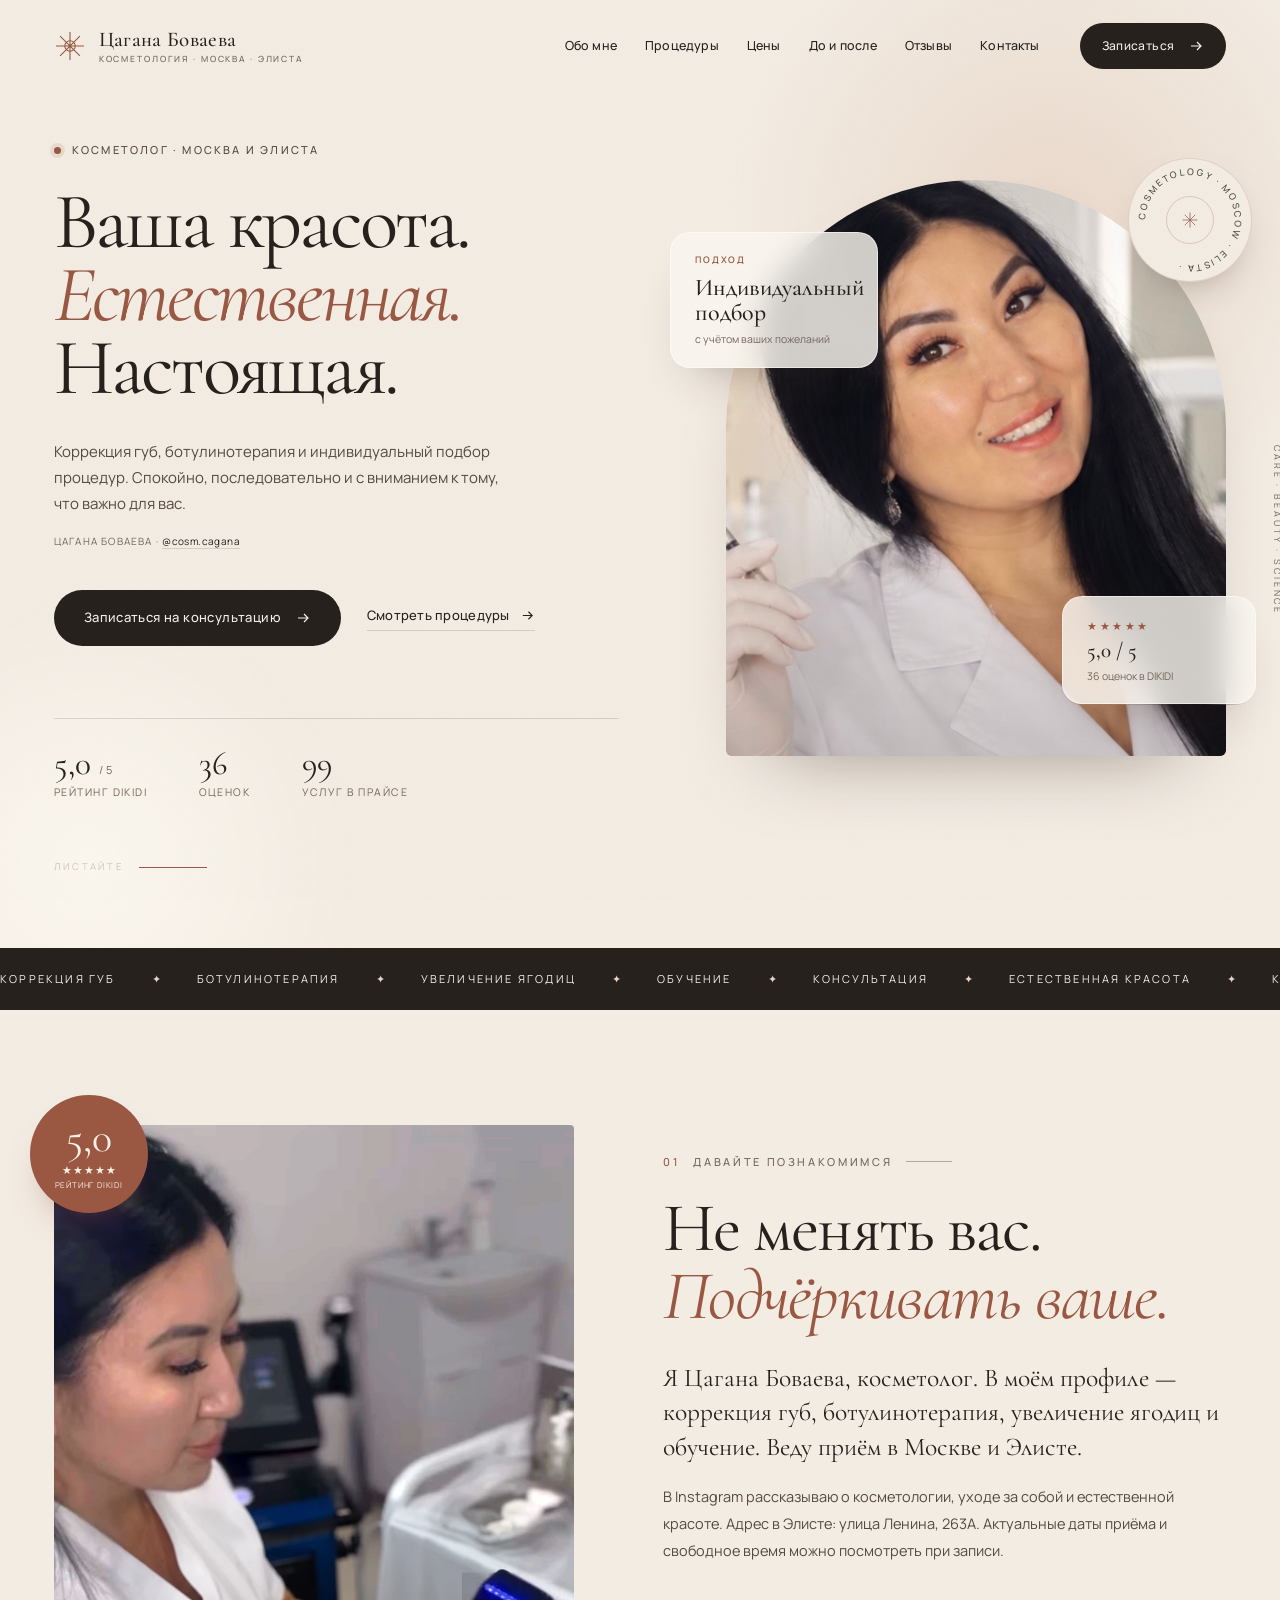
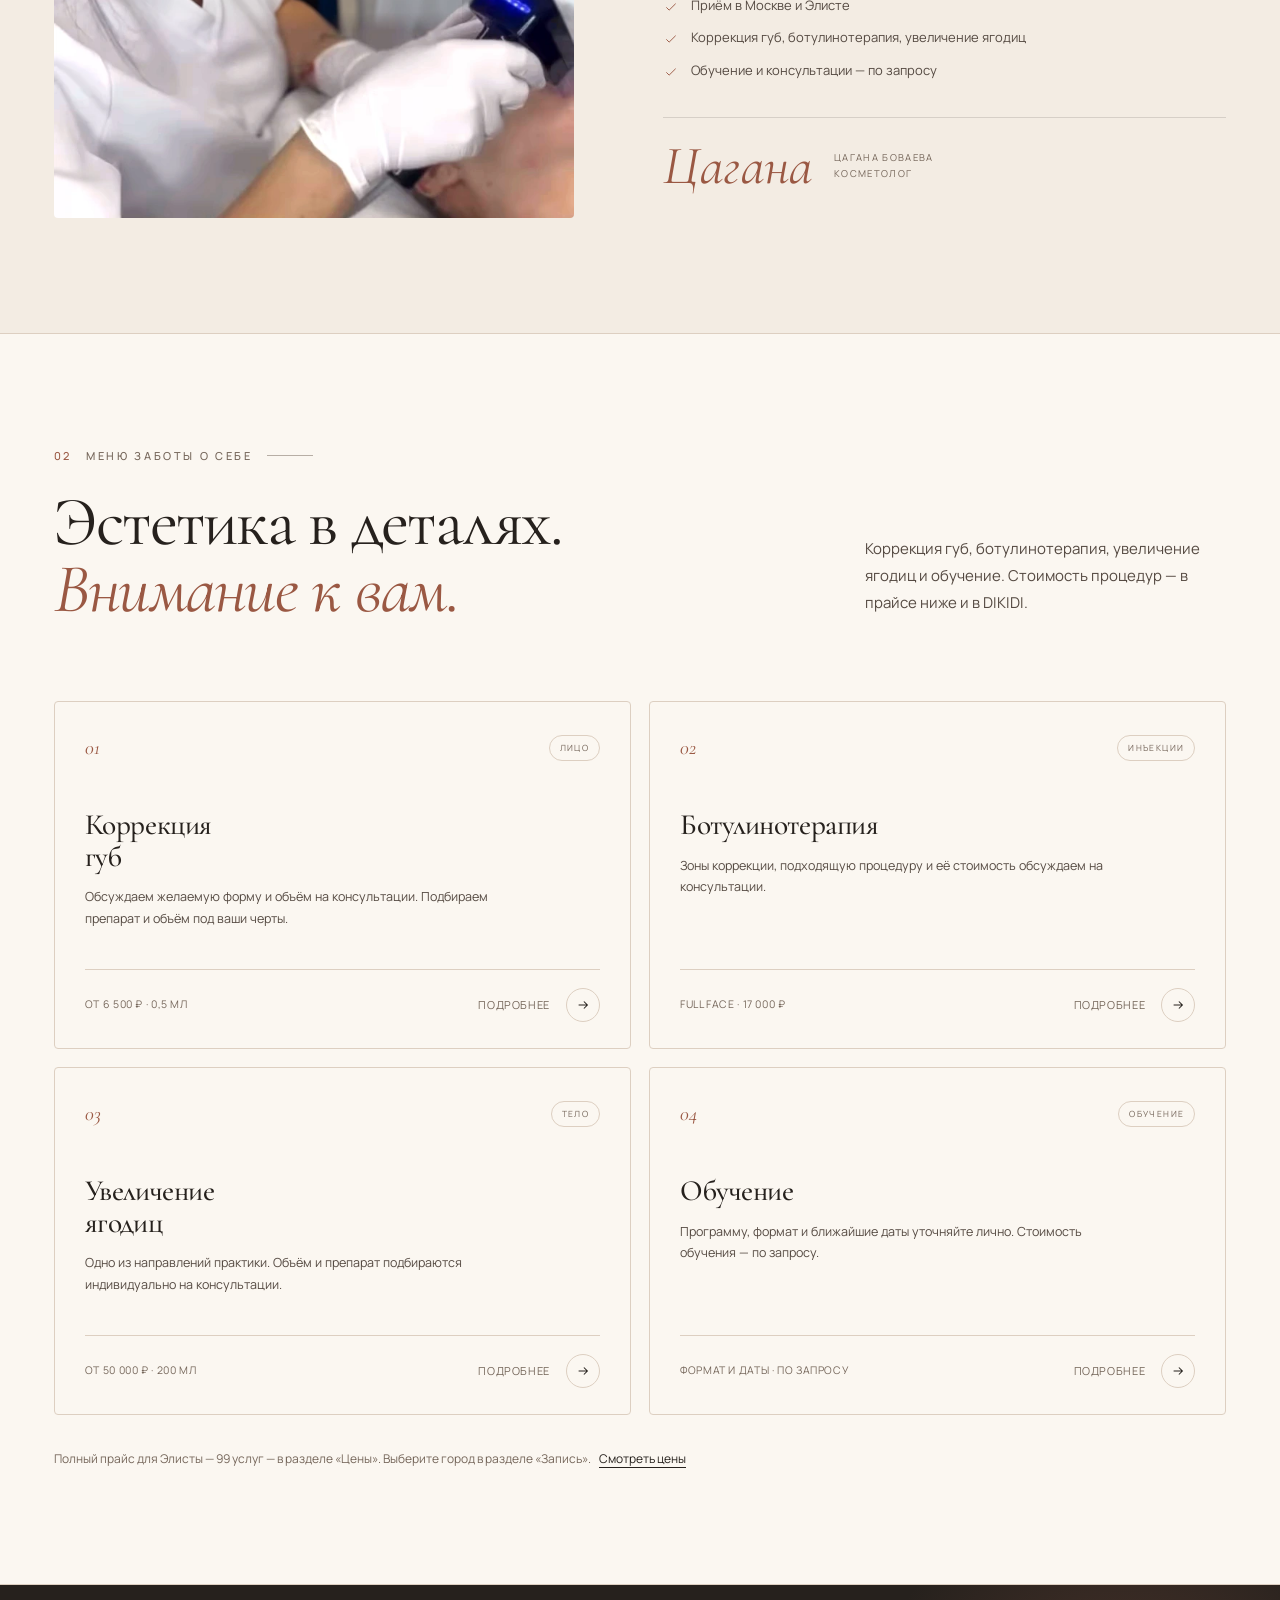
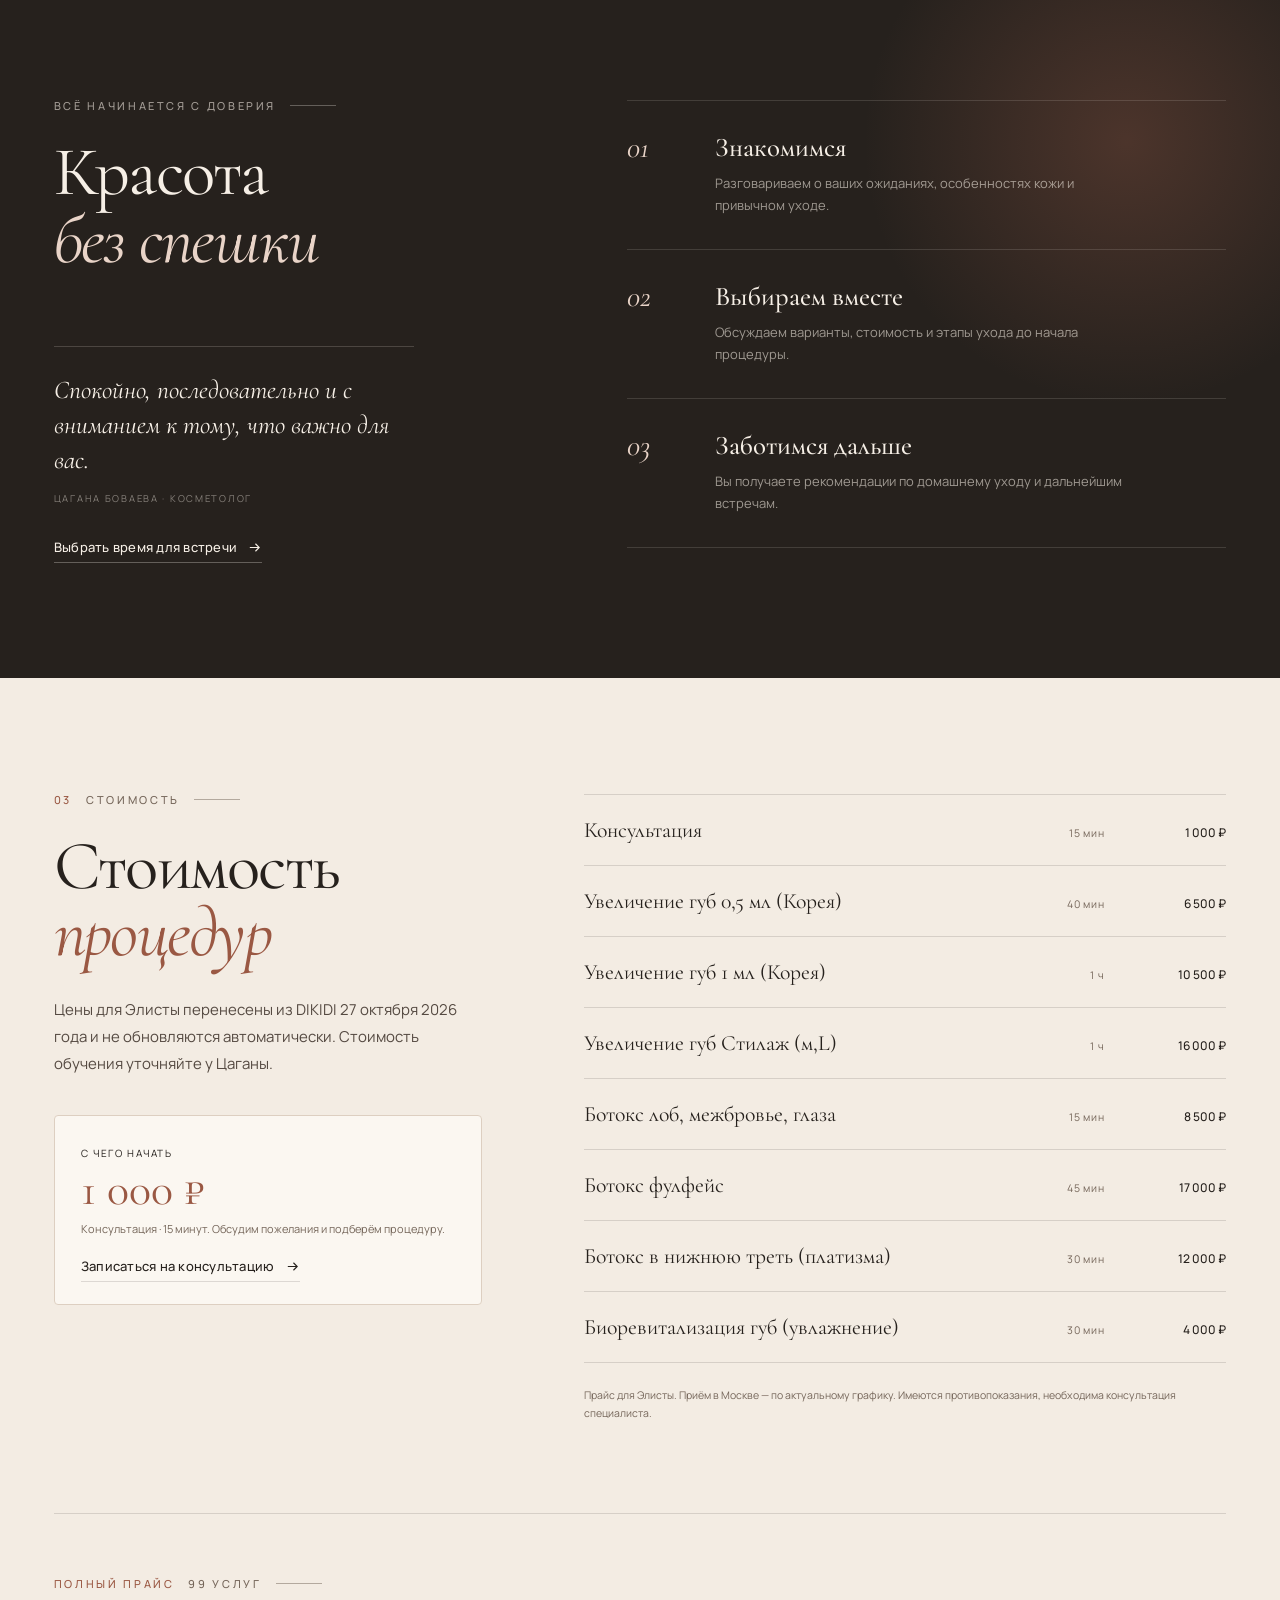
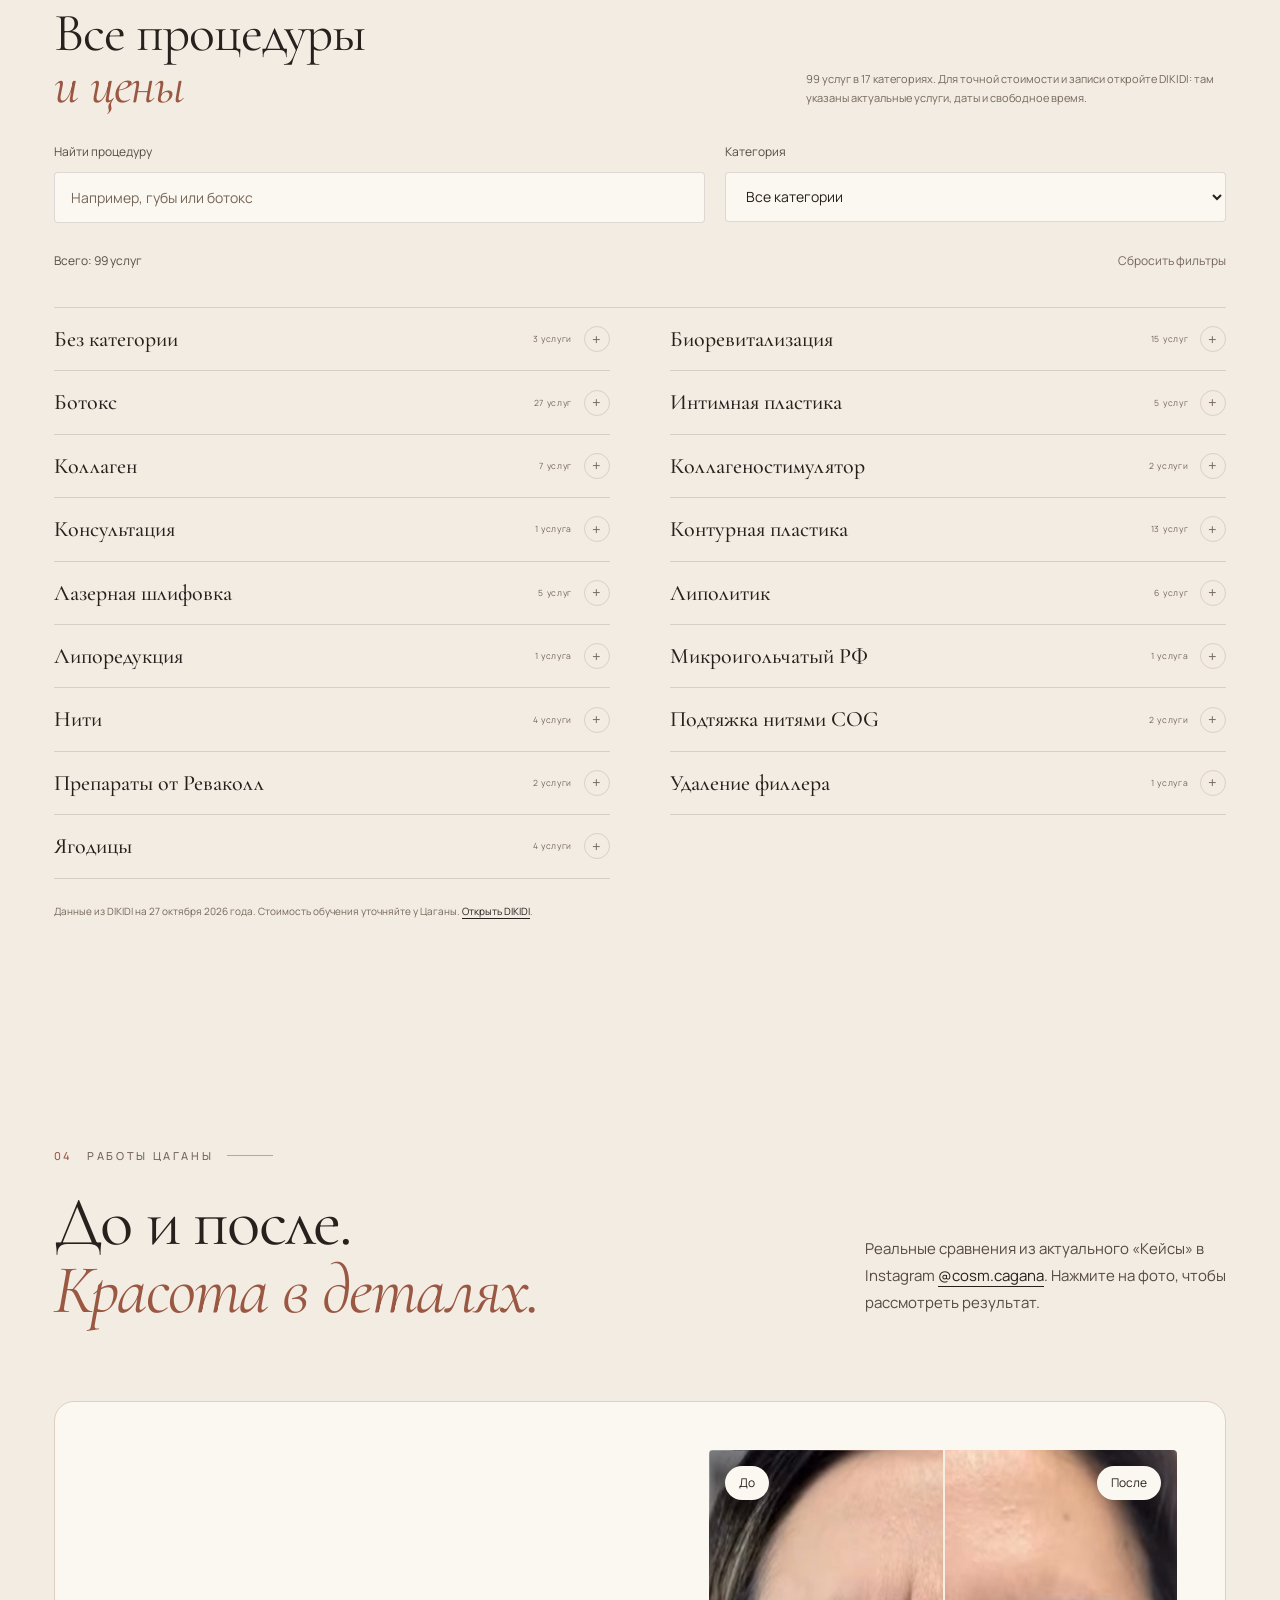
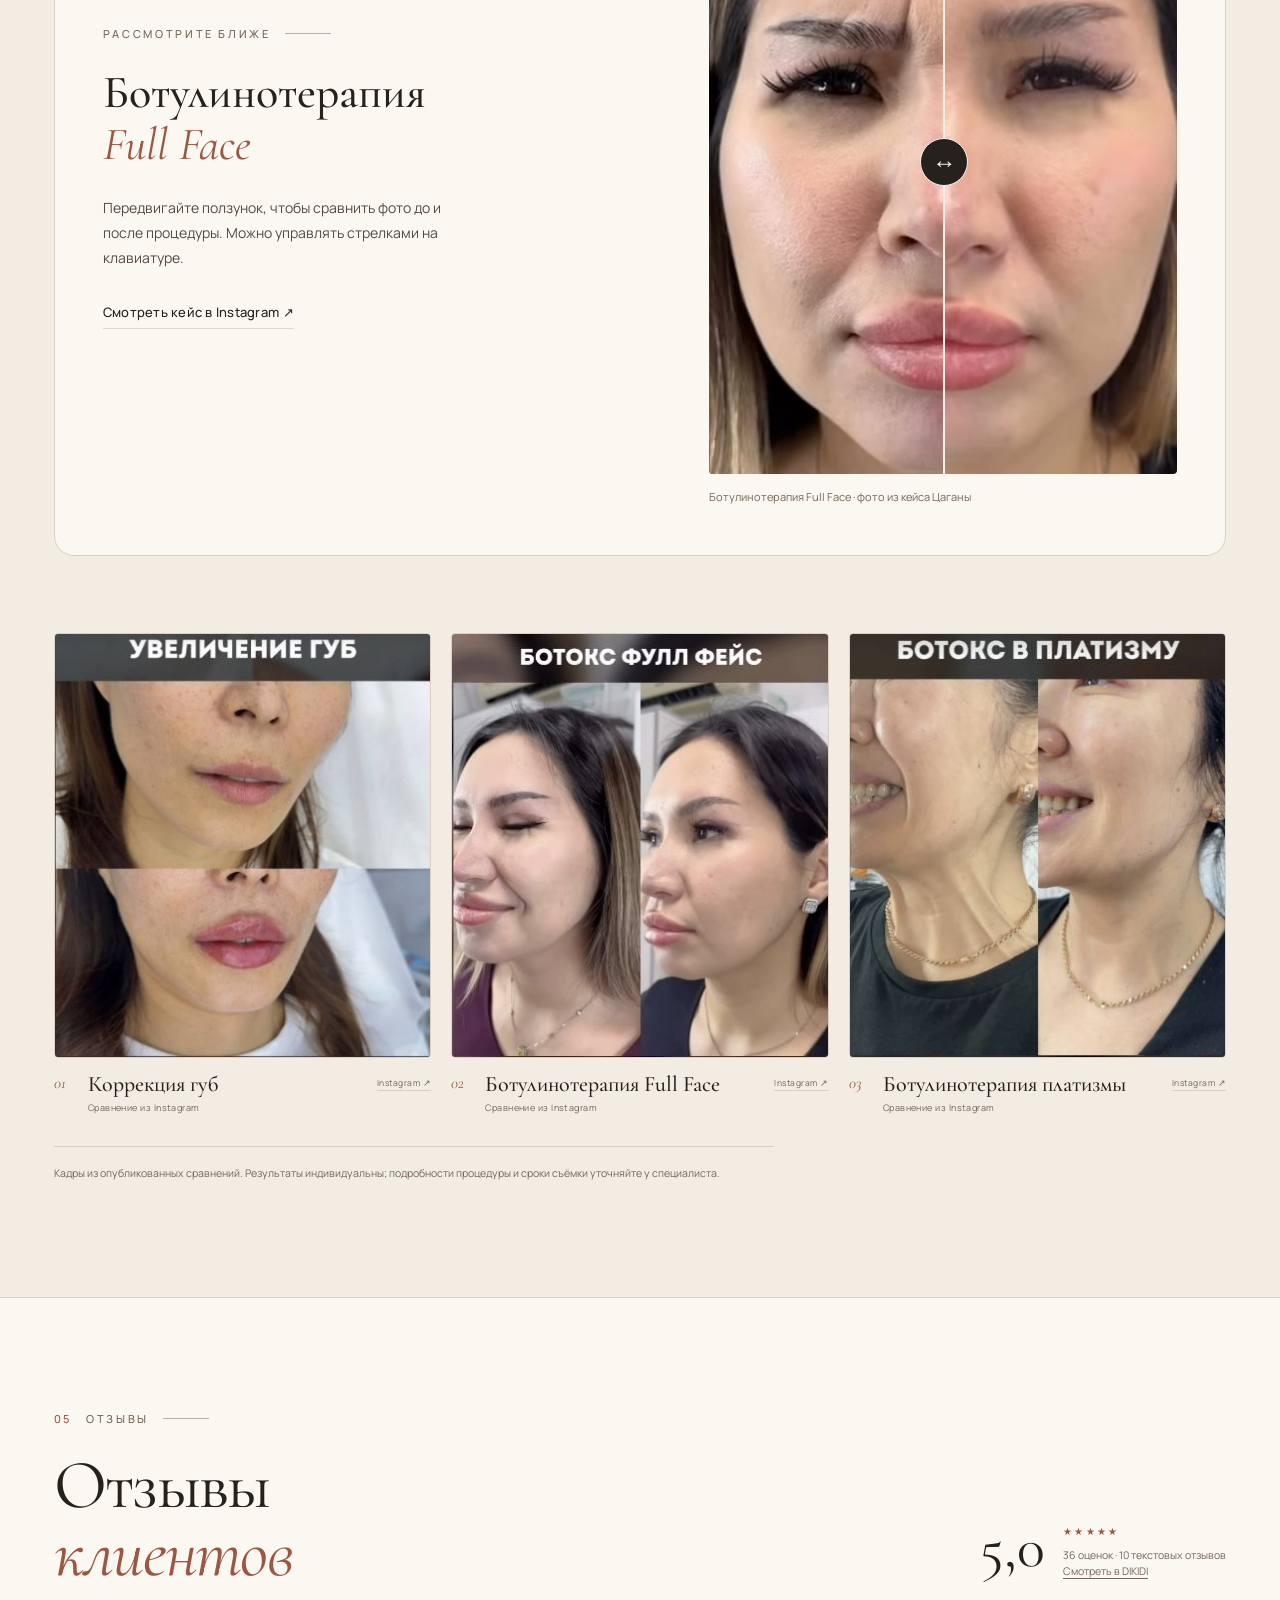
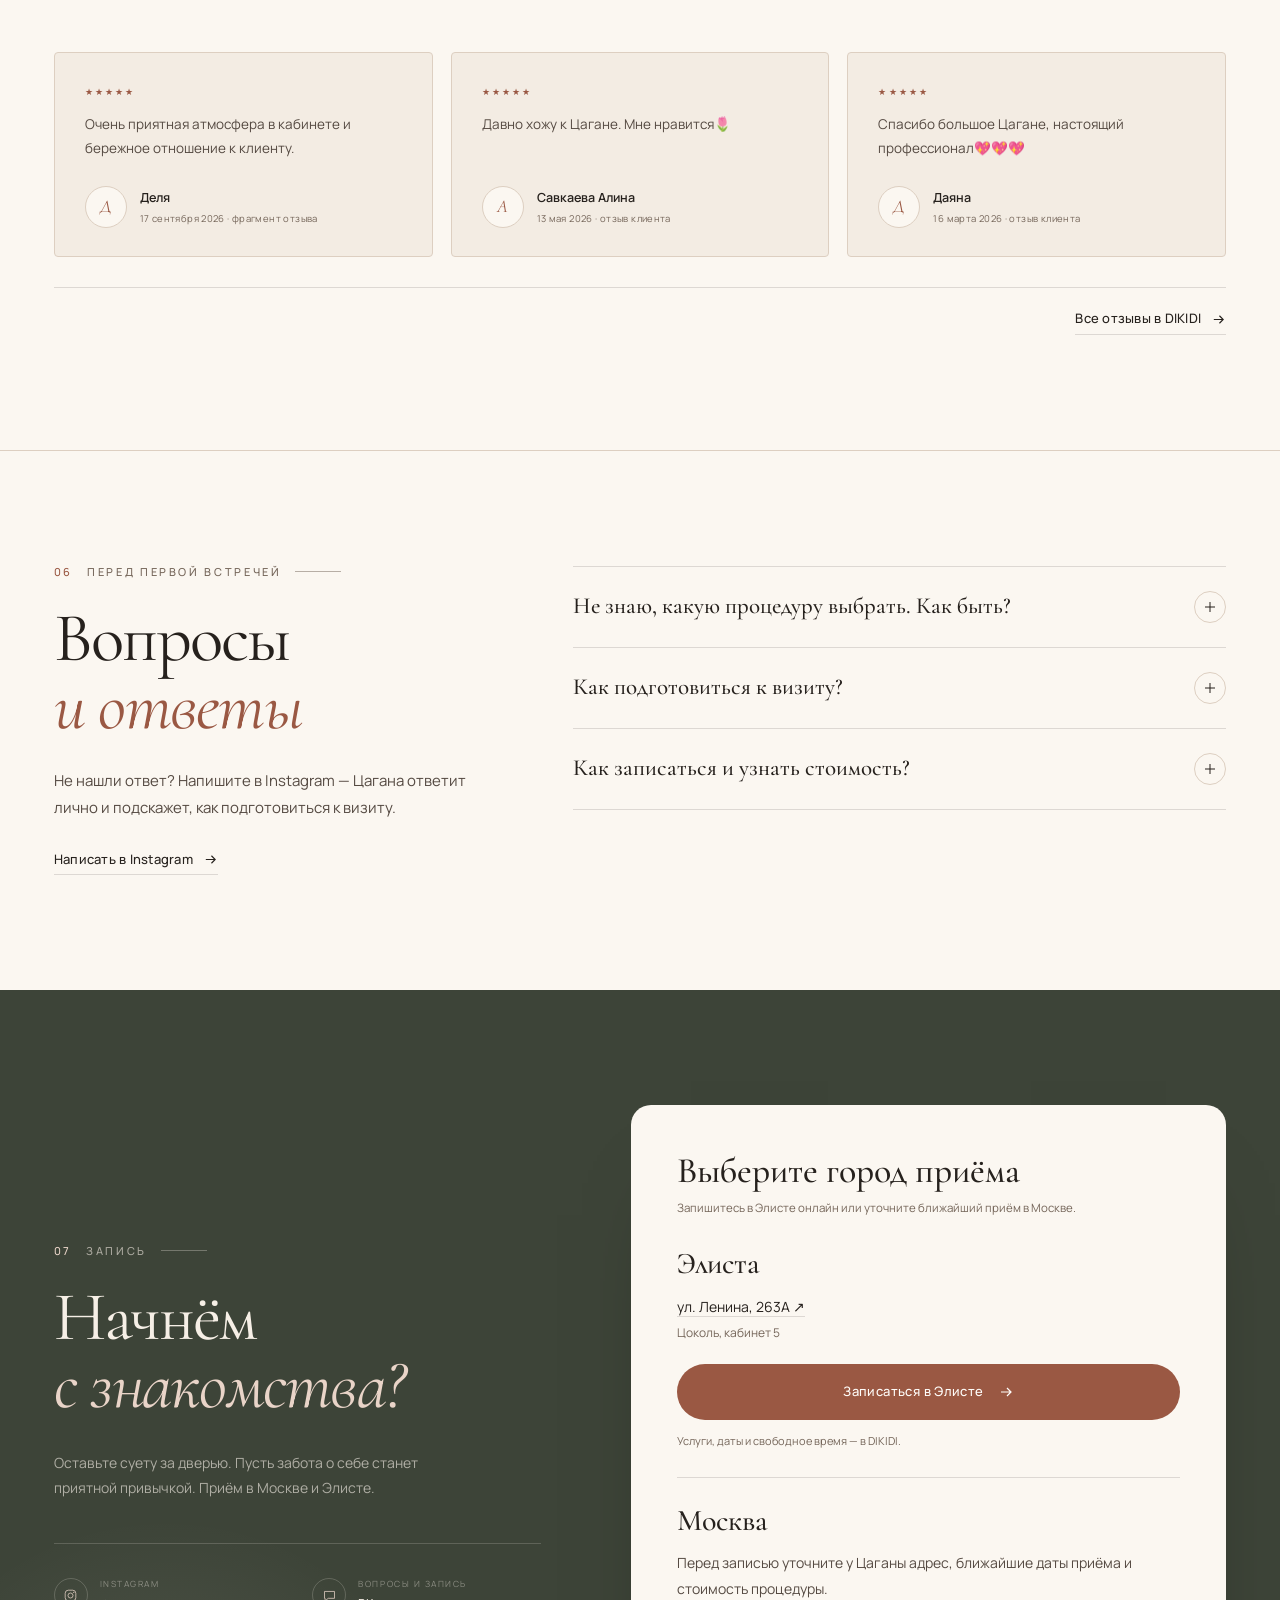
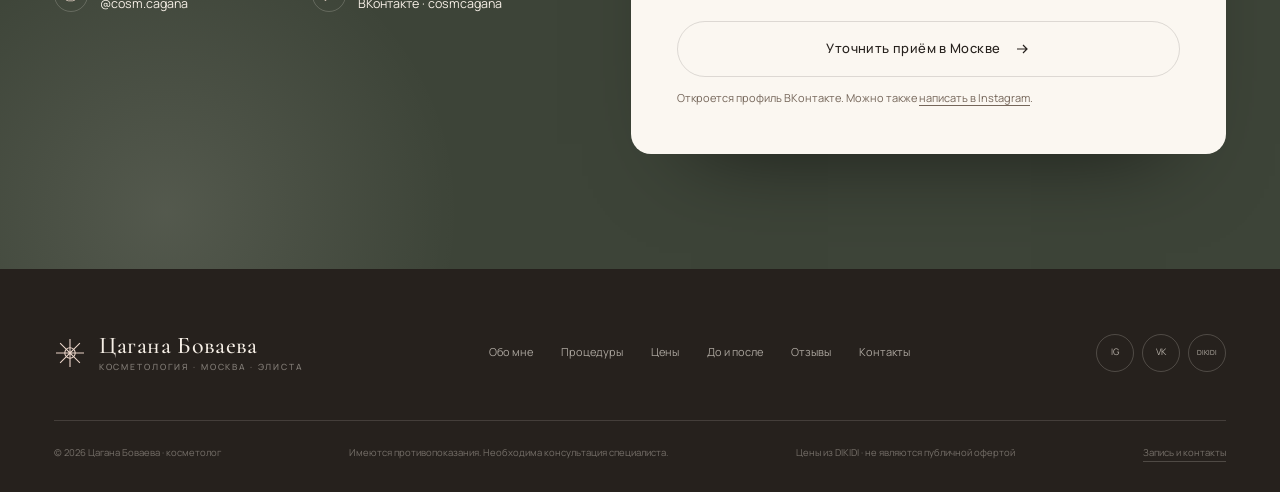
==== commit 50c5df07: "Update site gallery, booking, service details and motion" ====
--- a/index.html
+++ b/index.html
@@ -5,19 +5,18 @@
   <meta name="viewport" content="width=device-width, initial-scale=1.0">
   <meta name="robots" content="noindex, nofollow">
   <title>Цагана Боваева — косметолог в Москве и Элисте</title>
-  <meta name="description" content="Цагана Боваева — косметолог. Коррекция губ, ботулинотерапия, увеличение ягодиц и обучение. Приём в Москве и Элисте, запись через DIKIDI.">
+  <meta name="description" content="Цагана Боваева — косметолог. Коррекция губ, ботулинотерапия, увеличение ягодиц и обучение. Приём в Москве и Элисте. Онлайн-запись в Элисте через DIKIDI.">
   <meta property="og:type" content="website">
   <meta property="og:locale" content="ru_RU">
   <meta property="og:title" content="Цагана Боваева — косметолог в Москве и Элисте">
   <meta property="og:description" content="Коррекция губ, ботулинотерапия, увеличение ягодиц и обучение. Приём в Москве и Элисте.">
-  <meta property="og:image" content="screenshots/desktop-hero.png">
+  <meta property="og:image" content="https://yolokdd1-alt.github.io/cagana-site/screenshots/desktop-hero.png">
   <link rel="preconnect" href="https://fonts.googleapis.com">
   <link rel="preconnect" href="https://fonts.gstatic.com" crossorigin>
   <link href="https://fonts.googleapis.com/css2?family=Cormorant+Garamond:ital,wght@0,400;0,500;0,600;1,400;1,500&family=Manrope:wght@300;400;500;600;700&display=swap" rel="stylesheet">
   <link rel="stylesheet" href="css/style.css">
   <link rel="icon" href="assets/favicon.svg" type="image/svg+xml">
   <meta name="theme-color" content="#f3ece3">
-  <script>document.documentElement.classList.add("js");</script>
 </head>
 <body>
   <a class="skip-link" href="#main">Перейти к содержанию</a>
@@ -47,17 +46,17 @@
       </nav>
 
       <div class="header-actions">
-        <a class="btn btn--small" href="https://dikidi.net/882000" target="_blank" rel="noopener">
+        <a class="btn btn--small" href="#booking">
           <span>Записаться</span>
           <svg viewBox="0 0 16 16" aria-hidden="true"><path d="M3 8h10M9 4l4 4-4 4" fill="none" stroke="currentColor" stroke-width="1.2"/></svg>
         </a>
-        <button class="menu-toggle" type="button" aria-label="Открыть меню" aria-expanded="false" data-menu-toggle>
+        <button class="menu-toggle" type="button" aria-label="Открыть меню" aria-expanded="false" aria-controls="mobile-menu" data-menu-toggle>
           <span></span><span></span>
         </button>
       </div>
     </div>
 
-    <div class="mobile-menu" data-mobile-menu aria-hidden="true">
+    <div class="mobile-menu" id="mobile-menu" data-mobile-menu aria-hidden="true" inert>
       <nav aria-label="Мобильная навигация">
         <a href="#about"><span>01</span>Обо мне</a>
         <a href="#services"><span>02</span>Процедуры</a>
@@ -67,7 +66,7 @@
         <a href="#booking"><span>06</span>Контакты</a>
       </nav>
       <div class="mobile-menu-foot">
-        <a href="https://dikidi.net/882000" target="_blank" rel="noopener">Записаться в DIKIDI ↗</a>
+        <a href="#booking">Выбрать город приёма ↗</a>
         <p>Москва · Элиста<br>@cosm.cagana</p>
       </div>
     </div>
@@ -99,7 +98,7 @@
             <a href="https://www.instagram.com/cosm.cagana/" target="_blank" rel="noopener">@cosm.cagana</a>
           </p>
           <div class="hero-actions reveal" data-delay="3">
-            <a class="btn" href="https://dikidi.net/882000" target="_blank" rel="noopener">
+            <a class="btn" href="#booking">
               <span>Записаться на консультацию</span>
               <svg viewBox="0 0 16 16" aria-hidden="true"><path d="M3 8h10M9 4l4 4-4 4" fill="none" stroke="currentColor" stroke-width="1.2"/></svg>
             </a>
@@ -127,7 +126,7 @@
 
         <div class="hero-media reveal" data-delay="2">
           <div class="hero-arch">
-            <img src="assets/img/cagana-hero.jpg" alt="Цагана Боваева, косметолог" width="800" height="1000">
+            <img src="assets/img/cagana-hero.jpg" alt="Цагана Боваева, косметолог" width="800" height="1000" fetchpriority="high">
           </div>
 
           <div class="rotating-badge" aria-hidden="true">
@@ -189,14 +188,12 @@
       <div class="container about-grid">
         <div class="about-media reveal">
           <div class="about-image about-image--main">
-            <img src="assets/img/cagana-about.jpg" alt="Цагана Боваева в кабинете" width="930" height="1000">
-          </div>
-          <div class="about-image about-image--small">
-            <img src="assets/img/result-lips.png" alt="Пример работы: коррекция губ" width="377" height="426">
-          </div>
-          <div class="about-stamp">
-            <span>5,0</span>
-            <small>рейтинг<br>DIKIDI</small>
+            <img src="assets/img/cagana-working.webp" alt="Цагана Боваева проводит аппаратную процедуру в кабинете" width="720" height="960" loading="lazy" decoding="async">
+          </div>
+          <div class="about-stamp" role="img" aria-label="Рейтинг DIKIDI: 5 из 5">
+            <span class="about-stamp-value" aria-hidden="true">5,0</span>
+            <span class="about-stamp-stars" aria-hidden="true">★★★★★</span>
+            <small aria-hidden="true">рейтинг DIKIDI</small>
           </div>
         </div>
 
@@ -252,7 +249,7 @@
         </div>
 
         <div class="service-grid">
-          <a class="service-card reveal" href="https://dikidi.net/882000" target="_blank" rel="noopener" aria-label="Записаться на коррекцию губ">
+          <a class="service-card reveal" data-service="lips" href="#booking" aria-label="Записаться на коррекцию губ">
             <div class="service-top">
               <span class="service-num">01</span>
               <span class="service-tag">лицо</span>
@@ -261,13 +258,14 @@
             <p>Обсуждаем желаемую форму и объём на консультации. Подбираем препарат и объём под ваши черты.</p>
             <div class="service-foot">
               <span>от 6 500 ₽ · 0,5 мл</span>
+              <span class="service-more" hidden>Подробнее</span>
               <span class="service-arrow" aria-hidden="true">
                 <svg viewBox="0 0 16 16"><path d="M3 8h10M9 4l4 4-4 4" fill="none" stroke="currentColor" stroke-width="1.2"/></svg>
               </span>
             </div>
           </a>
 
-          <a class="service-card reveal" data-delay="1" href="https://dikidi.net/882000" target="_blank" rel="noopener" aria-label="Записаться на ботулинотерапию">
+          <a class="service-card reveal" data-service="botox" data-delay="1" href="#booking" aria-label="Записаться на ботулинотерапию">
             <div class="service-top">
               <span class="service-num">02</span>
               <span class="service-tag">инъекции</span>
@@ -276,13 +274,14 @@
             <p>Зоны коррекции, подходящую процедуру и её стоимость обсуждаем на консультации.</p>
             <div class="service-foot">
               <span>Full Face · 17 000 ₽</span>
+              <span class="service-more" hidden>Подробнее</span>
               <span class="service-arrow" aria-hidden="true">
                 <svg viewBox="0 0 16 16"><path d="M3 8h10M9 4l4 4-4 4" fill="none" stroke="currentColor" stroke-width="1.2"/></svg>
               </span>
             </div>
           </a>
 
-          <a class="service-card reveal" data-delay="2" href="https://dikidi.net/882000" target="_blank" rel="noopener" aria-label="Записаться на увеличение ягодиц">
+          <a class="service-card reveal" data-service="body" data-delay="2" href="#booking" aria-label="Записаться на увеличение ягодиц">
             <div class="service-top">
               <span class="service-num">03</span>
               <span class="service-tag">тело</span>
@@ -291,13 +290,14 @@
             <p>Одно из направлений практики. Объём и препарат подбираются индивидуально на консультации.</p>
             <div class="service-foot">
               <span>от 50 000 ₽ · 200 мл</span>
+              <span class="service-more" hidden>Подробнее</span>
               <span class="service-arrow" aria-hidden="true">
                 <svg viewBox="0 0 16 16"><path d="M3 8h10M9 4l4 4-4 4" fill="none" stroke="currentColor" stroke-width="1.2"/></svg>
               </span>
             </div>
           </a>
 
-          <a class="service-card reveal" data-delay="3" href="https://www.instagram.com/cosm.cagana/" target="_blank" rel="noopener" aria-label="Узнать об обучении в Instagram">
+          <a class="service-card reveal" data-service="training" data-delay="3" href="https://www.instagram.com/cosm.cagana/" target="_blank" rel="noopener" aria-label="Узнать об обучении в Instagram">
             <div class="service-top">
               <span class="service-num">04</span>
               <span class="service-tag">обучение</span>
@@ -306,6 +306,7 @@
             <p>Программу, формат и ближайшие даты уточняйте лично. Стоимость обучения — по запросу.</p>
             <div class="service-foot">
               <span>Формат и даты · по запросу</span>
+              <span class="service-more" hidden>Подробнее</span>
               <span class="service-arrow" aria-hidden="true">
                 <svg viewBox="0 0 16 16"><path d="M3 8h10M9 4l4 4-4 4" fill="none" stroke="currentColor" stroke-width="1.2"/></svg>
               </span>
@@ -314,7 +315,7 @@
         </div>
 
         <p class="service-note reveal">
-          Полный прайс — 99 услуг — в разделе «Цены». Запись открыта в DIKIDI.
+          Полный прайс для Элисты — 99 услуг — в разделе «Цены». Выберите город в разделе «Запись».
           <a class="link-underline" href="#prices">Смотреть цены</a>
         </p>
       </div>
@@ -329,7 +330,7 @@
             <p>Спокойно, последовательно и с вниманием к тому, что важно для вас.</p>
             <span>Цагана Боваева · косметолог</span>
           </div>
-          <a class="link-arrow link-arrow--light reveal" data-delay="3" href="https://dikidi.net/882000" target="_blank" rel="noopener">
+          <a class="link-arrow link-arrow--light reveal" data-delay="3" href="#booking">
             Выбрать время для встречи
             <svg viewBox="0 0 16 16" aria-hidden="true"><path d="M3 8h10M9 4l4 4-4 4" fill="none" stroke="currentColor" stroke-width="1.2"/></svg>
           </a>
@@ -367,7 +368,7 @@
           <p class="section-label reveal"><span>03</span> Стоимость</p>
           <h2 class="section-title reveal" data-delay="1">Стоимость<br><em>процедур</em></h2>
           <p class="section-intro reveal" data-delay="2">
-            Цены перенесены из DIKIDI и не обновляются автоматически.
+            Цены для Элисты перенесены из DIKIDI <time datetime="2026-10-27">27 октября 2026 года</time> и не обновляются автоматически.
             Стоимость обучения уточняйте у Цаганы.
           </p>
           <div class="price-highlight reveal" data-delay="3">
@@ -430,7 +431,7 @@
       </div>
 
       <div class="container">
-        <div class="all-prices reveal">
+        <div class="all-prices reveal" id="full-prices" data-price-list>
           <div class="all-prices-head">
             <div>
               <p class="section-label"><span>Полный прайс</span> 99 услуг</p>
@@ -442,11 +443,33 @@
               и свободное время.
             </p>
           </div>
-<div class="price-categories">
+          <div class="price-tools" data-price-tools hidden>
+            <div class="price-filter-fields">
+              <div class="price-filter-field">
+                <label for="price-search">Найти процедуру</label>
+                <input id="price-search" data-price-search type="search" placeholder="Например, губы или ботокс" autocomplete="off" aria-controls="price-categories">
+              </div>
+              <div class="price-filter-field">
+                <label for="price-category-filter">Категория</label>
+                <select id="price-category-filter" data-price-category-filter aria-controls="price-categories">
+                  <option value="">Все категории</option>
+                </select>
+              </div>
+            </div>
+            <div class="price-filter-status">
+              <p data-price-count role="status" aria-live="polite" aria-atomic="true"></p>
+              <button class="price-filter-reset" data-price-reset type="button" disabled>Сбросить фильтры</button>
+            </div>
+          </div>
+          <div class="price-empty" data-price-empty hidden>
+            <h4>Ничего не найдено</h4>
+            <p>Попробуйте другое название или выберите все категории.</p>
+          </div>
+<div class="price-categories" id="price-categories">
   <details class="price-category">
     <summary>
       <span class="price-category-name">Без категории</span>
-      <span class="price-category-meta">3&nbsp;услуги<span class="price-category-icon" aria-hidden="true"></span></span>
+      <span class="price-category-meta"><span data-price-category-count>3&nbsp;услуги</span><span class="price-category-icon" aria-hidden="true"></span></span>
     </summary>
     <div class="price-category-body">
       <div class="price-row price-row--compact">
@@ -469,7 +492,7 @@
   <details class="price-category">
     <summary>
       <span class="price-category-name">Биоревитализация</span>
-      <span class="price-category-meta">15&nbsp;услуг<span class="price-category-icon" aria-hidden="true"></span></span>
+      <span class="price-category-meta"><span data-price-category-count>15&nbsp;услуг</span><span class="price-category-icon" aria-hidden="true"></span></span>
     </summary>
     <div class="price-category-body">
       <div class="price-row price-row--compact">
@@ -552,7 +575,7 @@
   <details class="price-category">
     <summary>
       <span class="price-category-name">Ботокс</span>
-      <span class="price-category-meta">27&nbsp;услуг<span class="price-category-icon" aria-hidden="true"></span></span>
+      <span class="price-category-meta"><span data-price-category-count>27&nbsp;услуг</span><span class="price-category-icon" aria-hidden="true"></span></span>
     </summary>
     <div class="price-category-body">
       <div class="price-row price-row--compact">
@@ -695,7 +718,7 @@
   <details class="price-category">
     <summary>
       <span class="price-category-name">Интимная пластика</span>
-      <span class="price-category-meta">5&nbsp;услуг<span class="price-category-icon" aria-hidden="true"></span></span>
+      <span class="price-category-meta"><span data-price-category-count>5&nbsp;услуг</span><span class="price-category-icon" aria-hidden="true"></span></span>
     </summary>
     <div class="price-category-body">
       <div class="price-row price-row--compact">
@@ -728,7 +751,7 @@
   <details class="price-category">
     <summary>
       <span class="price-category-name">Коллаген</span>
-      <span class="price-category-meta">7&nbsp;услуг<span class="price-category-icon" aria-hidden="true"></span></span>
+      <span class="price-category-meta"><span data-price-category-count>7&nbsp;услуг</span><span class="price-category-icon" aria-hidden="true"></span></span>
     </summary>
     <div class="price-category-body">
       <div class="price-row price-row--compact">
@@ -771,7 +794,7 @@
   <details class="price-category">
     <summary>
       <span class="price-category-name">Коллагеностимулятор</span>
-      <span class="price-category-meta">2&nbsp;услуги<span class="price-category-icon" aria-hidden="true"></span></span>
+      <span class="price-category-meta"><span data-price-category-count>2&nbsp;услуги</span><span class="price-category-icon" aria-hidden="true"></span></span>
     </summary>
     <div class="price-category-body">
       <div class="price-row price-row--compact">
@@ -789,7 +812,7 @@
   <details class="price-category">
     <summary>
       <span class="price-category-name">Консультация</span>
-      <span class="price-category-meta">1&nbsp;услуга<span class="price-category-icon" aria-hidden="true"></span></span>
+      <span class="price-category-meta"><span data-price-category-count>1&nbsp;услуга</span><span class="price-category-icon" aria-hidden="true"></span></span>
     </summary>
     <div class="price-category-body">
       <div class="price-row price-row--compact">
@@ -802,7 +825,7 @@
   <details class="price-category">
     <summary>
       <span class="price-category-name">Контурная пластика</span>
-      <span class="price-category-meta">13&nbsp;услуг<span class="price-category-icon" aria-hidden="true"></span></span>
+      <span class="price-category-meta"><span data-price-category-count>13&nbsp;услуг</span><span class="price-category-icon" aria-hidden="true"></span></span>
     </summary>
     <div class="price-category-body">
       <div class="price-row price-row--compact">
@@ -875,7 +898,7 @@
   <details class="price-category">
     <summary>
       <span class="price-category-name">Лазерная шлифовка</span>
-      <span class="price-category-meta">5&nbsp;услуг<span class="price-category-icon" aria-hidden="true"></span></span>
+      <span class="price-category-meta"><span data-price-category-count>5&nbsp;услуг</span><span class="price-category-icon" aria-hidden="true"></span></span>
     </summary>
     <div class="price-category-body">
       <div class="price-row price-row--compact">
@@ -908,7 +931,7 @@
   <details class="price-category">
     <summary>
       <span class="price-category-name">Липолитик</span>
-      <span class="price-category-meta">6&nbsp;услуг<span class="price-category-icon" aria-hidden="true"></span></span>
+      <span class="price-category-meta"><span data-price-category-count>6&nbsp;услуг</span><span class="price-category-icon" aria-hidden="true"></span></span>
     </summary>
     <div class="price-category-body">
       <div class="price-row price-row--compact">
@@ -946,7 +969,7 @@
   <details class="price-category">
     <summary>
       <span class="price-category-name">Липоредукция</span>
-      <span class="price-category-meta">1&nbsp;услуга<span class="price-category-icon" aria-hidden="true"></span></span>
+      <span class="price-category-meta"><span data-price-category-count>1&nbsp;услуга</span><span class="price-category-icon" aria-hidden="true"></span></span>
     </summary>
     <div class="price-category-body">
       <div class="price-row price-row--compact">
@@ -959,7 +982,7 @@
   <details class="price-category">
     <summary>
       <span class="price-category-name">Микроигольчатый РФ</span>
-      <span class="price-category-meta">1&nbsp;услуга<span class="price-category-icon" aria-hidden="true"></span></span>
+      <span class="price-category-meta"><span data-price-category-count>1&nbsp;услуга</span><span class="price-category-icon" aria-hidden="true"></span></span>
     </summary>
     <div class="price-category-body">
       <div class="price-row price-row--compact">
@@ -972,7 +995,7 @@
   <details class="price-category">
     <summary>
       <span class="price-category-name">Нити</span>
-      <span class="price-category-meta">4&nbsp;услуги<span class="price-category-icon" aria-hidden="true"></span></span>
+      <span class="price-category-meta"><span data-price-category-count>4&nbsp;услуги</span><span class="price-category-icon" aria-hidden="true"></span></span>
     </summary>
     <div class="price-category-body">
       <div class="price-row price-row--compact">
@@ -1000,7 +1023,7 @@
   <details class="price-category">
     <summary>
       <span class="price-category-name">Подтяжка нитями COG</span>
-      <span class="price-category-meta">2&nbsp;услуги<span class="price-category-icon" aria-hidden="true"></span></span>
+      <span class="price-category-meta"><span data-price-category-count>2&nbsp;услуги</span><span class="price-category-icon" aria-hidden="true"></span></span>
     </summary>
     <div class="price-category-body">
       <div class="price-row price-row--compact">
@@ -1018,7 +1041,7 @@
   <details class="price-category">
     <summary>
       <span class="price-category-name">Препараты от Реваколл</span>
-      <span class="price-category-meta">2&nbsp;услуги<span class="price-category-icon" aria-hidden="true"></span></span>
+      <span class="price-category-meta"><span data-price-category-count>2&nbsp;услуги</span><span class="price-category-icon" aria-hidden="true"></span></span>
     </summary>
     <div class="price-category-body">
       <div class="price-row price-row--compact">
@@ -1036,7 +1059,7 @@
   <details class="price-category">
     <summary>
       <span class="price-category-name">Удаление филлера</span>
-      <span class="price-category-meta">1&nbsp;услуга<span class="price-category-icon" aria-hidden="true"></span></span>
+      <span class="price-category-meta"><span data-price-category-count>1&nbsp;услуга</span><span class="price-category-icon" aria-hidden="true"></span></span>
     </summary>
     <div class="price-category-body">
       <div class="price-row price-row--compact">
@@ -1049,7 +1072,7 @@
   <details class="price-category">
     <summary>
       <span class="price-category-name">Ягодицы</span>
-      <span class="price-category-meta">4&nbsp;услуги<span class="price-category-icon" aria-hidden="true"></span></span>
+      <span class="price-category-meta"><span data-price-category-count>4&nbsp;услуги</span><span class="price-category-icon" aria-hidden="true"></span></span>
     </summary>
     <div class="price-category-body">
       <div class="price-row price-row--compact">
@@ -1092,6 +1115,26 @@
             <a class="link-underline" href="https://www.instagram.com/cosm.cagana/" target="_blank" rel="noopener">@cosm.cagana</a>.
             Нажмите на фото, чтобы рассмотреть результат.
           </p>
+        </div>
+
+        <div class="featured-comparison reveal" data-comparison>
+          <div class="featured-comparison-copy">
+            <p class="section-label">Рассмотрите ближе</p>
+            <h3 id="fullface-comparison-title">Ботулинотерапия<br><em>Full Face</em></h3>
+            <p class="comparison-instruction" id="fullface-comparison-hint">Передвигайте ползунок, чтобы сравнить фото до и после процедуры. Можно управлять стрелками на клавиатуре.</p>
+            <a class="link-arrow" href="https://www.instagram.com/stories/highlights/18098362868245941/" target="_blank" rel="noopener">Смотреть кейс в Instagram ↗</a>
+          </div>
+          <figure class="comparison-figure" aria-labelledby="fullface-comparison-title">
+            <div class="comparison-media" data-comparison-media>
+              <img class="comparison-after" src="assets/img/fullface-front-after.webp" alt="Лицо анфас после ботулинотерапии Full Face" width="468" height="624" loading="lazy" decoding="async">
+              <img class="comparison-before" src="assets/img/fullface-front-before.webp" alt="Лицо анфас до ботулинотерапии Full Face" width="468" height="624" loading="lazy" decoding="async">
+              <span class="comparison-label comparison-label--before" aria-hidden="true">До</span>
+              <span class="comparison-label comparison-label--after" aria-hidden="true">После</span>
+              <span class="comparison-divider" aria-hidden="true"><span>↔</span></span>
+              <input class="comparison-range" data-comparison-range type="range" min="0" max="100" value="50" aria-label="Сравнение Full Face до и после" aria-describedby="fullface-comparison-hint" aria-valuetext="До: 50%, после: 50%">
+            </div>
+            <figcaption class="comparison-caption">Ботулинотерапия Full Face · фото из кейса Цаганы</figcaption>
+          </figure>
         </div>
 
         <div class="results-gallery">
@@ -1102,7 +1145,7 @@
               data-title="Коррекция губ"
               data-source="https://www.instagram.com/stories/highlights/18098362868245941/"
               aria-label="Открыть сравнение: коррекция губ">
-              <img src="assets/img/result-lips.png" alt="Сравнение до и после: увеличение губ" width="377" height="426">
+              <img src="assets/img/result-lips.png" alt="Сравнение до и после: увеличение губ" width="377" height="426" loading="lazy" decoding="async">
               <span class="result-zoom" aria-hidden="true">Увеличить</span>
             </button>
             <figcaption>
@@ -1122,7 +1165,7 @@
               data-title="Ботулинотерапия Full Face"
               data-source="https://www.instagram.com/stories/highlights/18098362868245941/"
               aria-label="Открыть сравнение: ботулинотерапия Full Face">
-              <img src="assets/img/result-fullface.png" alt="Сравнение до и после: ботулинотерапия Full Face" width="377" height="425">
+              <img src="assets/img/result-fullface.png" alt="Сравнение до и после: ботулинотерапия Full Face" width="377" height="425" loading="lazy" decoding="async">
               <span class="result-zoom" aria-hidden="true">Увеличить</span>
             </button>
             <figcaption>
@@ -1142,7 +1185,7 @@
               data-title="Ботулинотерапия платизмы"
               data-source="https://www.instagram.com/stories/highlights/18098362868245941/"
               aria-label="Открыть сравнение: ботулинотерапия платизмы">
-              <img src="assets/img/result-neck.png" alt="Сравнение до и после: ботулинотерапия платизмы" width="377" height="425">
+              <img src="assets/img/result-neck.png" alt="Сравнение до и после: ботулинотерапия платизмы" width="377" height="425" loading="lazy" decoding="async">
               <span class="result-zoom" aria-hidden="true">Увеличить</span>
             </button>
             <figcaption>
@@ -1241,8 +1284,10 @@
               <span class="faq-icon" aria-hidden="true"></span>
             </button>
             <div class="faq-answer">
-              <p>Начните с консультации: обсудите пожелания и выбор процедуры с Цаганой. Запись доступна через
-                <a class="link-underline" href="https://dikidi.net/882000" target="_blank" rel="noopener">DIKIDI</a>.</p>
+              <div class="faq-answer-inner">
+              <p>Начните с консультации: обсудите пожелания и выбор процедуры с Цаганой.
+                <a class="link-underline" href="#booking">Выберите город приёма</a>: для Элисты доступна онлайн-запись, для Москвы уточните адрес и даты у Цаганы.</p>
+              </div>
             </div>
           </div>
           <div class="faq-item reveal" data-delay="1">
@@ -1251,7 +1296,9 @@
               <span class="faq-icon" aria-hidden="true"></span>
             </button>
             <div class="faq-answer">
+              <div class="faq-answer-inner">
               <p>Подготовьте список средств, которыми пользуетесь, и вопросы специалисту. Конкретные рекомендации косметолог даст после уточнения выбранной процедуры.</p>
+              </div>
             </div>
           </div>
           <div class="faq-item reveal" data-delay="2">
@@ -1260,10 +1307,12 @@
               <span class="faq-icon" aria-hidden="true"></span>
             </button>
             <div class="faq-answer">
-              <p>Основные цены и полный прайс — в разделе «Цены». Для выбора даты откройте
-                <a class="link-underline" href="https://dikidi.net/882000" target="_blank" rel="noopener">DIKIDI</a>
-                или напишите в Instagram
-                <a class="link-underline" href="https://www.instagram.com/cosm.cagana/" target="_blank" rel="noopener">@cosm.cagana</a>.</p>
+              <div class="faq-answer-inner">
+              <p>Прайс для Элисты — в разделе «Цены». В Элисте выбрать дату можно через
+                <a class="link-underline" href="https://dikidi.net/882000" target="_blank" rel="noopener">DIKIDI</a>.
+                Стоимость, адрес и даты приёма в Москве уточните у Цаганы:
+                <a class="link-underline" href="https://vk.com/cosmcagana" target="_blank" rel="noopener">написать во ВКонтакте</a>.</p>
+              </div>
             </div>
           </div>
         </div>
@@ -1287,92 +1336,101 @@
               </span>
               <span><small>instagram</small>@cosm.cagana</span>
             </a>
-            <a class="contact-row" href="https://dikidi.net/882000" target="_blank" rel="noopener">
+            <a class="contact-row" href="https://vk.com/cosmcagana" target="_blank" rel="noopener">
               <span class="contact-icon" aria-hidden="true">
-                <svg viewBox="0 0 24 24"><rect x="4" y="5.5" width="16" height="15" rx="2" fill="none" stroke="currentColor" stroke-width="1.2"/><path d="M4 10h16M8 3.5v4M16 3.5v4M8 14h3M8 17h6" fill="none" stroke="currentColor" stroke-width="1.2"/></svg>
+                <svg viewBox="0 0 24 24"><path d="M4 5.5h16v11H10l-5 4v-4H4z" fill="none" stroke="currentColor" stroke-width="1.2"/></svg>
               </span>
-              <span><small>онлайн-запись</small>DIKIDI · выбрать время</span>
+              <span><small>вопросы и запись</small>ВКонтакте · cosmcagana</span>
             </a>
-            <div class="contact-row">
-              <span class="contact-icon" aria-hidden="true">
-                <svg viewBox="0 0 24 24"><path d="M12 21s7-5.2 7-11a7 7 0 1 0-14 0c0 5.8 7 11 7 11Z" fill="none" stroke="currentColor" stroke-width="1.2"/><circle cx="12" cy="10" r="2.5" fill="none" stroke="currentColor" stroke-width="1.2"/></svg>
-              </span>
-              <span><small>Элиста</small>ул. Ленина, 263А<br>цоколь, кабинет 5</span>
-            </div>
-            <div class="contact-row">
-              <span class="contact-icon" aria-hidden="true">
-                <svg viewBox="0 0 24 24"><circle cx="12" cy="12" r="8.5" fill="none" stroke="currentColor" stroke-width="1.2"/><path d="M12 7v5l3 2" fill="none" stroke="currentColor" stroke-width="1.2"/></svg>
-              </span>
-              <span><small>Москва</small>Приём по актуальному графику<br>даты — в DIKIDI</span>
-            </div>
           </div>
         </div>
 
         <div class="booking-card reveal" data-delay="1">
-          <form class="booking-form" data-booking-form novalidate>
-            <div class="form-head">
-              <h3>Заявка на визит</h3>
-              <p>Оставьте контакты — Цагана свяжется и подберёт удобное время. Или запишитесь через DIKIDI.</p>
-            </div>
-
-            <div class="field">
-              <label for="name">Как вас зовут</label>
-              <input id="name" name="name" type="text" placeholder="Имя" autocomplete="name" required>
-              <span class="field-error" data-error-for="name"></span>
-            </div>
-
-            <div class="field-row">
-              <div class="field">
-                <label for="phone">Телефон</label>
-                <input id="phone" name="phone" type="tel" placeholder="+7 (___) ___-__-__" autocomplete="tel" inputmode="tel" required>
-                <span class="field-error" data-error-for="phone"></span>
-              </div>
-              <div class="field">
-                <label for="service">Что интересует</label>
-                <select id="service" name="service">
-                  <option value="">Пока не знаю</option>
-                  <option>Консультация</option>
-                  <option>Коррекция губ</option>
-                  <option>Ботулинотерапия</option>
-                  <option>Увеличение ягодиц</option>
-                  <option>Обучение</option>
-                </select>
-              </div>
-            </div>
-
-            <div class="field">
-              <label for="message">Комментарий <span class="optional">— необязательно</span></label>
-              <textarea id="message" name="message" rows="3" placeholder="Расскажите о пожеланиях или задайте вопрос"></textarea>
-            </div>
-
-            <label class="checkbox">
-              <input type="checkbox" name="consent" required>
-              <span>Согласен(а) на обработку персональных данных и с <a href="#">политикой конфиденциальности</a></span>
-            </label>
-            <span class="field-error field-error--consent" data-error-for="consent"></span>
-
-            <button class="btn btn--accent btn--wide" type="submit">
-              <span>Отправить заявку</span>
-              <svg viewBox="0 0 16 16" aria-hidden="true"><path d="M3 8h10M9 4l4 4-4 4" fill="none" stroke="currentColor" stroke-width="1.2"/></svg>
-            </button>
-            <p class="form-alt">
-              Или <a href="https://dikidi.net/882000" target="_blank" rel="noopener">выберите время в DIKIDI</a>.
-            </p>
-
-            <div class="form-success" data-form-success role="status" aria-live="polite" hidden>
-              <span class="form-success-icon" aria-hidden="true">
-                <svg viewBox="0 0 24 24"><path d="M5 12.5l4.2 4.2L19 7" fill="none" stroke="currentColor" stroke-width="1.4"/></svg>
-              </span>
-              <h4>Спасибо, заявка отправлена</h4>
-              <p>Цагана свяжется с вами, чтобы подтвердить время визита.</p>
-            </div>
-          </form>
+          <div class="booking-options" aria-labelledby="booking-options-title">
+            <div class="booking-options-head">
+              <h3 id="booking-options-title">Выберите город приёма</h3>
+              <p>Запишитесь в Элисте онлайн или уточните ближайший приём в Москве.</p>
+            </div>
+            <section class="booking-city" aria-labelledby="booking-elista-title">
+              <h4 id="booking-elista-title">Элиста</h4>
+              <p class="booking-city-address"><a href="https://yandex.ru/maps/?text=%D0%AD%D0%BB%D0%B8%D1%81%D1%82%D0%B0%2C%20%D1%83%D0%BB%D0%B8%D1%86%D0%B0%20%D0%9B%D0%B5%D0%BD%D0%B8%D0%BD%D0%B0%2C%20263%D0%90" target="_blank" rel="noopener" aria-label="Элиста, улица Ленина, 263А — открыть адрес в Яндекс Картах">ул. Ленина, 263А ↗</a><br><span>Цоколь, кабинет 5</span></p>
+              <a class="btn btn--accent btn--wide" href="https://dikidi.net/882000" target="_blank" rel="noopener" data-booking-elista>
+                <span>Записаться в Элисте</span>
+                <svg viewBox="0 0 16 16" aria-hidden="true"><path d="M3 8h10M9 4l4 4-4 4" fill="none" stroke="currentColor" stroke-width="1.2"/></svg>
+              </a>
+              <p class="booking-city-note">Услуги, даты и свободное время — в DIKIDI.</p>
+            </section>
+            <section class="booking-city" aria-labelledby="booking-moscow-title">
+              <h4 id="booking-moscow-title">Москва</h4>
+              <p class="booking-city-text">Перед записью уточните у Цаганы адрес, ближайшие даты приёма и стоимость процедуры.</p>
+              <a class="btn btn--outline btn--wide" href="https://vk.com/cosmcagana" target="_blank" rel="noopener" data-booking-moscow>
+                <span>Уточнить приём в Москве</span>
+                <svg viewBox="0 0 16 16" aria-hidden="true"><path d="M3 8h10M9 4l4 4-4 4" fill="none" stroke="currentColor" stroke-width="1.2"/></svg>
+              </a>
+              <p class="booking-city-note">Откроется профиль ВКонтакте. Можно также <a class="link-underline" href="https://www.instagram.com/cosm.cagana/" target="_blank" rel="noopener">написать в Instagram</a>.</p>
+            </section>
+          </div>
         </div>
       </div>
     </section>
   </main>
 
-  <div class="lightbox" data-lightbox aria-hidden="true">
+  <div class="mobile-booking" data-mobile-booking hidden>
+    <a class="btn btn--accent btn--wide" href="#booking">Выбрать город и записаться <svg viewBox="0 0 16 16" aria-hidden="true"><path d="M3 8h10M9 4l4 4-4 4" fill="none" stroke="currentColor" stroke-width="1.2"/></svg></a>
+  </div>
+
+  <dialog class="procedure-dialog" id="service-details" data-service-dialog aria-labelledby="procedure-title">
+    <button class="procedure-close" type="button" data-service-close aria-label="Закрыть подробности">×</button>
+    <div data-service-content></div>
+  </dialog>
+
+  <template data-service-template="lips">
+    <p class="section-label">Процедуры</p>
+    <h2 id="procedure-title">Коррекция губ</h2>
+    <p class="procedure-lead">Обсуждаем желаемую форму и объём, подбираем препарат с учётом ваших черт.</p>
+    <div class="procedure-price"><strong>от 6 500 ₽ · 0,5 мл</strong><span>По опубликованному прайсу для Элисты. Стоимость приёма в Москве уточняется отдельно.</span></div>
+    <h3>Что обсудим на консультации</h3>
+    <p>Какая форма вам нравится, какой объём вы рассматриваете и какие вопросы хотите задать специалисту. Окончательный выбор препарата и объёма — на консультации.</p>
+    <h3>Перед визитом</h3>
+    <p>Подготовьте вопросы специалисту. Рекомендации по подготовке, продолжительность приёма и дальнейший уход уточните при согласовании процедуры.</p>
+    <a class="btn btn--wide" href="#booking" data-service-booking>Выбрать город и записаться <span aria-hidden="true">→</span></a>
+    <a class="link-arrow procedure-prices-link" href="#prices" data-service-booking>Посмотреть полный прайс <span aria-hidden="true">→</span></a>
+  </template>
+  <template data-service-template="botox">
+    <p class="section-label">Процедуры</p>
+    <h2 id="procedure-title">Ботулинотерапия</h2>
+    <p class="procedure-lead">Зоны коррекции и подходящий вариант процедуры обсуждаются индивидуально на консультации.</p>
+    <div class="procedure-price"><strong>Full Face · 17 000 ₽</strong><span>По опубликованному прайсу для Элисты. Стоимость приёма в Москве уточняется отдельно.</span></div>
+    <h3>Что обсудим на консультации</h3>
+    <p>Какие зоны вас интересуют и какого результата вы ожидаете. Состав процедуры и итоговую стоимость уточните у Цаганы до записи.</p>
+    <h3>Перед визитом</h3>
+    <p>Подготовьте вопросы специалисту. Рекомендации по подготовке, продолжительность приёма и дальнейший уход уточните при согласовании процедуры.</p>
+    <a class="btn btn--wide" href="#booking" data-service-booking>Выбрать город и записаться <span aria-hidden="true">→</span></a>
+    <a class="link-arrow procedure-prices-link" href="#prices" data-service-booking>Посмотреть полный прайс <span aria-hidden="true">→</span></a>
+  </template>
+  <template data-service-template="body">
+    <p class="section-label">Процедуры</p>
+    <h2 id="procedure-title">Увеличение ягодиц</h2>
+    <p class="procedure-lead">Препарат и объём подбираются индивидуально на консультации.</p>
+    <div class="procedure-price"><strong>от 50 000 ₽ · 200 мл</strong><span>По опубликованному прайсу для Элисты. Стоимость приёма в Москве уточняется отдельно.</span></div>
+    <h3>Что обсудим на консультации</h3>
+    <p>Ваши пожелания, возможный объём и препарат. Итоговую стоимость и порядок проведения уточните у Цаганы на консультации.</p>
+    <h3>Перед визитом</h3>
+    <p>Подготовьте вопросы специалисту. Рекомендации по подготовке, продолжительность приёма и дальнейший уход уточните при согласовании процедуры.</p>
+    <a class="btn btn--wide" href="#booking" data-service-booking>Выбрать город и записаться <span aria-hidden="true">→</span></a>
+    <a class="link-arrow procedure-prices-link" href="#prices" data-service-booking>Посмотреть полный прайс <span aria-hidden="true">→</span></a>
+  </template>
+  <template data-service-template="training">
+    <p class="section-label">Обучение</p>
+    <h2 id="procedure-title">Обучение у Цаганы</h2>
+    <p class="procedure-lead">Программа, формат и ближайшие даты — по личному запросу.</p>
+    <div class="procedure-price"><strong>Стоимость по запросу</strong><span>Уточните программу и условия участия перед записью.</span></div>
+    <h3>Что уточнить</h3>
+    <p>Расскажите о своём опыте и интересующем направлении. Обсудите с Цаганой содержание программы, формат, место проведения и ближайшие даты.</p>
+    <a class="btn btn--wide" href="https://www.instagram.com/cosm.cagana/" target="_blank" rel="noopener">Узнать об обучении <span aria-hidden="true">↗</span></a>
+  </template>
+
+  <div class="lightbox" data-lightbox aria-hidden="true" inert>
     <button class="lightbox-backdrop" type="button" data-lightbox-close tabindex="-1" aria-label="Закрыть просмотр"></button>
     <div class="lightbox-panel" role="dialog" aria-modal="true" aria-labelledby="lightbox-title">
       <button class="lightbox-close" type="button" data-lightbox-close aria-label="Закрыть">
@@ -1422,7 +1480,7 @@
         <p>© <span data-year>2026</span> Цагана Боваева · косметолог</p>
         <p>Имеются противопоказания. Необходима консультация специалиста.</p>
         <p>Цены из DIKIDI · не являются публичной офертой</p>
-        <a href="#">Политика конфиденциальности</a>
+        <a href="#booking">Запись и контакты</a>
       </div>
     </div>
   </footer>
--- a/css/style.css
+++ b/css/style.css
@@ -238,7 +238,7 @@
   font-size: 13px;
   font-weight: 500;
   letter-spacing: 0.03em;
-  transition: background 0.35s var(--ease), transform 0.35s var(--ease);
+  transition: background 0.35s var(--ease), color 0.35s var(--ease), border-color 0.35s var(--ease), box-shadow 0.35s var(--ease), transform 0.35s var(--ease);
 }
 
 .btn svg {
@@ -251,8 +251,20 @@
   background: var(--accent);
 }
 
-.btn:hover svg {
+.btn:is(:hover, :focus-visible) svg {
   transform: translateX(4px);
+}
+
+@media (hover: hover) and (pointer: fine) {
+  .btn:hover {
+    transform: translateY(-2px);
+    box-shadow: 0 6px 18px rgba(52, 45, 39, 0.12);
+  }
+}
+
+.btn:active {
+  transform: translateY(0) scale(0.98);
+  box-shadow: none;
 }
 
 .btn--small {
@@ -297,7 +309,7 @@
   border-color: var(--accent);
 }
 
-.link-arrow:hover svg {
+.link-arrow:is(:hover, :focus-visible) svg {
   transform: translateX(4px);
 }
 
@@ -472,19 +484,21 @@
   position: fixed;
   inset: 0;
   z-index: 99;
-  display: flex;
+  display: none;
   flex-direction: column;
   justify-content: space-between;
+  overflow-y: auto;
   padding: 130px var(--gutter) 40px;
   background: var(--ink);
   color: var(--cream);
   opacity: 0;
   visibility: hidden;
   transform: translateY(-12px);
-  transition: opacity 0.45s var(--ease), transform 0.45s var(--ease), visibility 0.45s;
+  transition: opacity 0.45s var(--ease), transform 0.45s var(--ease);
 }
 
 .mobile-menu.is-open {
+  display: flex;
   opacity: 1;
   visibility: visible;
   transform: none;
@@ -945,7 +959,6 @@
 
 .about-media {
   position: relative;
-  padding-bottom: 54px;
 }
 
 .about-image {
@@ -965,22 +978,12 @@
 }
 
 .about-image--main {
-  width: 84%;
-  aspect-ratio: 4 / 4.5;
+  width: 100%;
+  aspect-ratio: 3 / 4;
 }
 
 .about-image--main img {
   object-position: 50% 45%;
-}
-
-.about-image--small {
-  position: absolute;
-  right: 0;
-  bottom: 0;
-  width: 45%;
-  aspect-ratio: 3 / 3.8;
-  border: 10px solid var(--bg);
-  border-radius: 2px;
 }
 
 .about-stamp {
@@ -988,26 +991,35 @@
   top: -30px;
   left: -24px;
   display: flex;
+  flex-direction: column;
   align-items: center;
-  gap: 9px;
+  justify-content: center;
+  gap: 5px;
   width: 118px;
   height: 118px;
-  padding-left: 24px;
+  padding: 14px;
+  text-align: center;
   border-radius: 50%;
   background: var(--accent);
   color: var(--cream);
-  transform: rotate(-9deg);
   box-shadow: 0 20px 40px -24px rgba(142, 80, 61, 0.8);
 }
 
-.about-stamp span {
+.about-stamp-value {
   font-family: var(--font-display);
   font-size: 42px;
   line-height: 1;
 }
 
+.about-stamp-stars {
+  font-size: 11px;
+  line-height: 1;
+  letter-spacing: 0.08em;
+  padding-left: 0.08em;
+}
+
 .about-stamp small {
-  font-size: 8.5px;
+  font-size: 8px;
   letter-spacing: 0.1em;
   line-height: 1.35;
   text-transform: uppercase;
@@ -1379,116 +1391,141 @@
   min-width: 0;
 }
 
-.ba {
-  width: 100%;
-}
-
-.ba-media {
-  --pos: 52%;
+/* ---------- Featured Full Face comparison ---------- */
+
+.featured-comparison {
+  display: grid;
+  grid-template-columns: minmax(0, 1fr) minmax(0, 468px);
+  align-items: center;
+  gap: clamp(32px, 7vw, 100px);
+  margin: 0 0 clamp(48px, 6vw, 80px);
+  padding: clamp(24px, 4vw, 48px);
+  border: 1px solid var(--line);
+  border-radius: var(--radius-lg);
+  background: var(--surface);
+}
+
+.featured-comparison-copy h3 {
+  margin: 18px 0 24px;
+  font-family: var(--font-display);
+  font-size: clamp(32px, 3.6vw, 52px);
+  font-weight: 500;
+  line-height: 1.12;
+}
+
+.featured-comparison-copy h3 em { color: var(--accent); font-weight: 400; }
+
+.comparison-instruction {
+  max-width: 360px;
+  margin: 0 0 28px;
+  color: var(--ink-soft);
+  font-size: 14px;
+  line-height: 1.8;
+}
+
+.comparison-figure { min-width: 0; margin: 0; }
+
+.comparison-media {
+  --comparison-position: 50%;
   position: relative;
   overflow: hidden;
-  aspect-ratio: 4 / 4.7;
-  max-height: 640px;
-  border-radius: 240px 240px 4px 4px;
+  aspect-ratio: 3 / 4;
+  border-radius: var(--radius);
   background: var(--bg-deep);
-  cursor: ew-resize;
   user-select: none;
 }
 
-.ba-media img {
+.comparison-media img {
+  display: block;
   width: 100%;
   height: 100%;
   object-fit: cover;
-  object-position: 50% 32%;
   pointer-events: none;
 }
 
-.ba-before {
-  filter: saturate(0.72) brightness(0.97) contrast(0.94) sepia(0.12);
-}
-
-.ba-after {
+.comparison-before {
   position: absolute;
   inset: 0;
-  clip-path: inset(0 calc(100% - var(--pos)) 0 0);
-}
-
-.ba-label {
+  clip-path: inset(0 calc(100% - var(--comparison-position)) 0 0);
+}
+
+.comparison-label {
   position: absolute;
-  bottom: 22px;
-  z-index: 3;
-  padding: 6px 12px;
+  top: 16px;
+  z-index: 1;
+  padding: 7px 14px;
   border-radius: 100px;
-  background: rgba(251, 247, 241, 0.85);
+  background: var(--surface);
   color: var(--ink);
-  font-size: 9px;
-  letter-spacing: 0.18em;
-  text-transform: uppercase;
-  -webkit-backdrop-filter: blur(6px);
-  backdrop-filter: blur(6px);
-}
-
-.ba-label--before {
-  left: 22px;
-}
-
-.ba-label--after {
-  right: 22px;
-}
-
-.ba-handle {
+  font-size: 12px;
+  pointer-events: none;
+}
+
+.comparison-label--before { left: 16px; }
+.comparison-label--after { right: 16px; }
+
+.comparison-divider {
   position: absolute;
-  top: 0;
-  bottom: 0;
-  left: var(--pos);
-  z-index: 4;
-  width: 1px;
-  background: rgba(251, 247, 241, 0.8);
+  inset-block: 0;
+  left: var(--comparison-position);
+  width: 2px;
+  background: var(--cream);
   pointer-events: none;
 }
 
-.ba-handle span {
+.comparison-divider span {
   position: absolute;
   top: 50%;
   left: 50%;
   display: grid;
   place-items: center;
-  width: 52px;
-  height: 52px;
-  border: 1px solid rgba(251, 247, 241, 0.7);
+  width: 48px;
+  height: 48px;
+  border: 1px solid var(--cream);
   border-radius: 50%;
-  background: rgba(38, 33, 29, 0.35);
+  background: var(--ink);
   color: var(--cream);
+  font-size: 24px;
   transform: translate(-50%, -50%);
-  -webkit-backdrop-filter: blur(8px);
-  backdrop-filter: blur(8px);
-}
-
-.ba-handle svg {
-  width: 22px;
-  height: 22px;
-}
-
-.ba-range {
+}
+
+.comparison-range {
   position: absolute;
   inset: 0;
-  z-index: 5;
+  z-index: 2;
   width: 100%;
   height: 100%;
   margin: 0;
   opacity: 0;
   cursor: ew-resize;
-}
-
-.ba-caption {
-  display: flex;
-  justify-content: space-between;
-  gap: 20px;
-  margin-top: 18px;
+  touch-action: pan-y;
+}
+
+.comparison-media:has(.comparison-range:focus-visible) {
+  outline: 3px solid var(--accent);
+  outline-offset: 4px;
+}
+
+.comparison-caption {
+  margin-top: 14px;
   color: var(--muted);
-  font-size: 10px;
-  letter-spacing: 0.13em;
-  text-transform: uppercase;
+  font-size: 11px;
+  line-height: 1.7;
+}
+
+html:not(.js) .comparison-media { display: grid; grid-template-columns: 1fr 1fr; aspect-ratio: auto; }
+html:not(.js) .comparison-before { position: static; grid-column: 1; grid-row: 1; clip-path: none; }
+html:not(.js) .comparison-after { grid-column: 2; grid-row: 1; }
+html:not(.js) .comparison-range,
+html:not(.js) .comparison-divider,
+html:not(.js) .comparison-instruction { display: none; }
+
+@media (max-width: 900px) {
+  .featured-comparison { grid-template-columns: minmax(0, 1fr); padding: 20px; gap: 28px; }
+  .comparison-figure { width: 100%; max-width: 468px; justify-self: center; }
+  .comparison-label { top: 10px; padding: 5px 12px; }
+  .comparison-label--before { left: 10px; }
+  .comparison-label--after { right: 10px; }
 }
 
 /* ---------- Reviews ---------- */
@@ -1817,20 +1854,26 @@
   grid-template-rows: 1fr;
 }
 
-.faq-answer p {
+.faq-answer-inner {
   overflow: hidden;
   min-height: 0;
+}
+
+.faq-answer p {
   max-width: 560px;
   margin: 0;
-  padding-bottom: 0;
+  padding-bottom: 26px;
   color: var(--ink-soft);
   font-size: 13px;
   line-height: 1.8;
-  transition: padding-bottom 0.45s var(--ease);
+  opacity: 0;
+  transform: translateY(-6px);
+  transition: opacity 0.3s var(--ease), transform 0.45s var(--ease);
 }
 
 .faq-item.is-open .faq-answer p {
-  padding-bottom: 26px;
+  opacity: 1;
+  transform: none;
 }
 
 /* ---------- Booking ---------- */
@@ -1925,7 +1968,7 @@
   box-shadow: 0 50px 90px -60px rgba(0, 0, 0, 0.65);
 }
 
-.form-head h3 {
+.booking-options-head h3 {
   margin: 0;
   font-family: var(--font-display);
   font-size: clamp(30px, 2.8vw, 38px);
@@ -1933,179 +1976,53 @@
   line-height: 1.1;
 }
 
-.form-head p {
+.booking-options-head p {
   margin: 8px 0 30px;
   color: var(--muted);
   font-size: 11.5px;
   line-height: 1.6;
 }
 
-.field {
-  margin-bottom: 18px;
-}
-
-.field label {
-  display: block;
-  margin-bottom: 6px;
+.booking-city + .booking-city {
+  margin-top: 26px;
+  padding-top: 26px;
+  border-top: 1px solid var(--line-dark);
+}
+
+.booking-city h4 {
+  margin: 0 0 12px;
+  font-family: var(--font-display);
+  font-size: 30px;
+  font-weight: 500;
+  line-height: 1.15;
+}
+
+.booking-city-address,
+.booking-city-text {
+  margin: 0 0 20px;
   color: var(--ink-soft);
-  font-size: 9.5px;
-  font-weight: 500;
-  letter-spacing: 0.14em;
-  text-transform: uppercase;
-}
-
-.optional {
-  color: var(--muted);
-  letter-spacing: 0.04em;
-  text-transform: none;
-}
-
-.field input,
-.field select,
-.field textarea {
-  width: 100%;
-  padding: 10px 0;
-  border: 0;
-  border-bottom: 1px solid var(--line);
-  border-radius: 0;
-  background: transparent;
   font-size: 14px;
-  transition: border-color 0.3s;
-}
-
-.field select {
-  appearance: none;
-  padding-right: 24px;
-  background-image: url("data:image/svg+xml,%3Csvg xmlns='http://www.w3.org/2000/svg' width='12' height='7' viewBox='0 0 12 7'%3E%3Cpath d='M1 1l5 5 5-5' fill='none' stroke='%238a7b6f' stroke-width='1.2'/%3E%3C/svg%3E");
-  background-repeat: no-repeat;
-  background-position: right 2px center;
-  cursor: pointer;
-}
-
-.field textarea {
-  resize: vertical;
-  min-height: 68px;
-}
-
-.field input::placeholder,
-.field textarea::placeholder {
-  color: #b3a69a;
-}
-
-.field input:focus,
-.field select:focus,
-.field textarea:focus {
-  outline: 0;
-  border-bottom-color: var(--accent);
-}
-
-.field.is-invalid input {
-  border-bottom-color: #b04a3f;
-}
-
-.field-row {
-  display: grid;
-  grid-template-columns: 1fr 1fr;
-  gap: 22px;
-}
-
-.field-error {
-  display: block;
-  min-height: 4px;
-  margin-top: 4px;
-  color: #a34438;
-  font-size: 9.5px;
-  line-height: 1.4;
-}
-
-.field-error--consent {
-  margin-top: 3px;
-}
-
-.checkbox {
-  display: flex;
-  align-items: flex-start;
-  gap: 10px;
-  margin: 8px 0 0;
-  color: var(--muted);
-  font-size: 10.5px;
-  line-height: 1.55;
-  cursor: pointer;
-}
-
-.checkbox input {
-  flex-shrink: 0;
-  width: 15px;
-  height: 15px;
-  margin: 1px 0 0;
-  accent-color: var(--accent);
-  cursor: pointer;
-}
-
-.checkbox a {
-  border-bottom: 1px solid var(--line);
-}
-
-.booking-form .btn--wide {
-  margin-top: 22px;
-}
-
-.form-note {
+  line-height: 1.8;
+}
+
+.booking-city-address a { color: var(--ink); border-bottom: 1px solid var(--line-dark); }
+.booking-city-address a:hover { color: var(--accent); }
+.booking-city-address span { color: var(--muted); font-size: 12px; }
+
+.booking-city-note {
   margin: 12px 0 0;
   color: var(--muted);
-  font-size: 9px;
-  line-height: 1.5;
-  text-align: center;
-}
-
-.form-success {
-  padding: 24px 0;
-  text-align: center;
-}
-
-.form-success[hidden] {
-  display: none;
-}
-
-.form-success-icon {
-  display: grid;
-  place-items: center;
-  width: 62px;
-  height: 62px;
-  margin: 0 auto 20px;
-  border-radius: 50%;
-  background: var(--accent);
-  color: var(--white);
-}
-
-.form-success-icon svg {
-  width: 28px;
-  height: 28px;
-}
-
-.form-success h4 {
-  margin: 0 0 10px;
-  font-family: var(--font-display);
-  font-size: 32px;
-  font-weight: 500;
-  line-height: 1.1;
-}
-
-.form-success p {
-  max-width: 330px;
-  margin: 0 auto;
-  color: var(--muted);
-  font-size: 12px;
+  font-size: 11px;
   line-height: 1.7;
 }
 
-.booking-form.is-sent > :not(.form-success) {
-  display: none;
-}
-
-.booking-form.is-sent .form-success {
-  display: block;
-}
+.booking-city .btn--outline {
+  border: 1px solid var(--line-dark);
+  background: transparent;
+  color: var(--ink);
+}
+
+.booking-city .btn--outline:hover { border-color: var(--ink); background: var(--ink); color: var(--cream); }
 
 /* ---------- Footer ---------- */
 
@@ -2387,6 +2304,80 @@
   line-height: 1.75;
 }
 
+/* Price filters are revealed only after successful initialization. */
+.price-tools { margin-bottom: 24px; }
+
+.price-filter-fields {
+  display: grid;
+  grid-template-columns: minmax(0, 1.3fr) minmax(0, 1fr);
+  gap: 20px;
+}
+
+.price-filter-field { min-width: 0; }
+
+.price-filter-field label {
+  display: block;
+  margin-bottom: 10px;
+  color: var(--ink-soft);
+  font-size: 12px;
+}
+
+.price-filter-field input,
+.price-filter-field select {
+  width: 100%;
+  min-width: 0;
+  min-height: 50px;
+  padding: 13px 16px;
+  border: 1px solid var(--line-dark);
+  border-radius: var(--radius);
+  background: var(--surface);
+  color: var(--ink);
+  font: inherit;
+  font-size: 14px;
+}
+
+.price-filter-field input::placeholder { color: var(--muted); }
+
+.price-filter-status {
+  display: flex;
+  justify-content: space-between;
+  align-items: baseline;
+  flex-wrap: wrap;
+  gap: 12px 20px;
+  margin-top: 16px;
+  font-size: 12px;
+}
+
+.price-filter-status p { margin: 0; color: var(--ink-soft); }
+
+.price-filter-reset {
+  min-height: 44px;
+  padding: 8px 0;
+  border: 0;
+  background: transparent;
+  color: var(--accent);
+  font: inherit;
+  text-decoration: underline;
+  text-underline-offset: 4px;
+  cursor: pointer;
+}
+
+.price-filter-reset:disabled { color: var(--muted); cursor: default; text-decoration: none; }
+
+.price-empty { padding: 32px 24px; border: 1px solid var(--line-dark); border-radius: var(--radius); background: var(--surface); }
+.price-empty h4 { margin: 0 0 8px; font-family: var(--font-display); font-size: 30px; font-weight: 500; }
+.price-empty p { margin: 0; color: var(--ink-soft); font-size: 13px; line-height: 1.7; }
+
+.price-tools[hidden],
+.price-empty[hidden],
+.price-category[hidden],
+.price-row[hidden] { display: none; }
+
+@media (max-width: 600px) {
+  .price-filter-fields { grid-template-columns: minmax(0, 1fr); gap: 16px; }
+  .price-filter-field input, .price-filter-field select { font-size: 16px; }
+}
+
 .price-categories {
   display: grid;
   grid-template-columns: repeat(2, minmax(0, 1fr));
@@ -2514,16 +2505,17 @@
   position: fixed;
   inset: 0;
   z-index: 300;
-  display: grid;
+  display: none;
   place-items: center;
   padding: 24px;
   opacity: 0;
   visibility: hidden;
   pointer-events: none;
-  transition: opacity 0.35s var(--ease), visibility 0.35s;
+  transition: opacity 0.35s var(--ease);
 }
 
 .lightbox.is-open {
+  display: grid;
   opacity: 1;
   visibility: visible;
   pointer-events: auto;
@@ -2621,32 +2613,6 @@
   overflow: hidden;
 }
 
-/* ---------- Extra form note ---------- */
-
-.form-alt {
-  margin: 12px 0 0;
-  color: var(--muted);
-  font-size: 10px;
-  line-height: 1.6;
-  text-align: center;
-}
-
-.form-alt a {
-  color: var(--ink);
-  border-bottom: 1px solid var(--line);
-}
-
-.form-alt a:hover {
-  color: var(--accent);
-  border-color: var(--accent);
-}
-
-.footer-socials a[aria-label="DIKIDI"] {
-  font-size: 7px;
-  letter-spacing: 0.01em;
-  text-transform: none;
-}
-
 /* ---------- Reveal animations ---------- */
 
 .js .reveal {
@@ -2676,6 +2642,31 @@
   transition-delay: 0.32s;
 }
 
+/* The hero has its own slower entrance sequence; the rest keeps scroll reveals. */
+.js .hero .reveal {
+  transform: translateY(20px);
+  transition-duration: 1.05s;
+  transition-delay: var(--hero-delay, 0s);
+}
+
+.hero-title { --hero-delay: 0.14s; }
+.hero-lead { --hero-delay: 0.28s; }
+.hero-byline { --hero-delay: 0.36s; }
+.hero-actions { --hero-delay: 0.46s; }
+.hero-stats { --hero-delay: 0.58s; }
+.hero-media { --hero-delay: 0.2s; }
+
+.js .hero .hero-media.reveal {
+  transform: translateY(16px) scale(0.98);
+  transition-duration: 1.25s;
+}
+
+.js .hero .reveal.is-visible,
+.js .hero:focus-within .reveal {
+  opacity: 1;
+  transform: none;
+}
+
 /* =========================================================
    Responsive
    ========================================================= */
@@ -2701,9 +2692,6 @@
     gap: 50px;
   }
 
-  .about-image--main {
-    width: 88%;
-  }
 }
 
 @media (max-width: 1024px) {
@@ -2895,10 +2883,6 @@
     order: 1;
   }
 
-  .about-image--main {
-    width: 80%;
-  }
-
   .results-copy {
     max-width: 600px;
   }
@@ -3044,33 +3028,26 @@
     font-size: 9.5px;
   }
 
-  .about-media {
-    padding-bottom: 40px;
-  }
-
-  .about-image--main {
-    width: 84%;
-  }
-
-  .about-image--small {
-    width: 48%;
-    border-width: 7px;
-  }
-
   .about-stamp {
     top: -18px;
     left: -8px;
     width: 94px;
     height: 94px;
-    padding-left: 17px;
-  }
-
-  .about-stamp span {
+    padding: 10px;
+    gap: 4px;
+  }
+
+  .about-stamp-value {
     font-size: 34px;
+  }
+
+  .about-stamp-stars {
+    font-size: 9px;
   }
 
   .about-stamp small {
     font-size: 7px;
+    letter-spacing: 0.04em;
   }
 
   .signature {
@@ -3151,16 +3128,6 @@
     font-size: 25px;
   }
 
-  .ba-media {
-    aspect-ratio: 4 / 4.9;
-    border-radius: 200px 200px 4px 4px;
-  }
-
-  .ba-caption {
-    font-size: 8.5px;
-    letter-spacing: 0.08em;
-  }
-
   .review-grid {
     grid-template-columns: 1fr;
   }
@@ -3207,11 +3174,6 @@
   .contact-list {
     grid-template-columns: 1fr;
     gap: 20px;
-  }
-
-  .field-row {
-    grid-template-columns: 1fr;
-    gap: 0;
   }
 
   .booking-card {
@@ -3248,10 +3210,103 @@
     animation-duration: 0.01ms !important;
     animation-iteration-count: 1 !important;
     transition-duration: 0.01ms !important;
+    transition-delay: 0ms !important;
+  }
+
+  .js .reveal,
+  .js .hero .reveal,
+  .js .hero .hero-media.reveal,
+  .btn:is(:hover, :active),
+  .btn:is(:hover, :focus-visible) svg,
+  .link-arrow:is(:hover, :focus-visible) svg {
+    transform: none;
   }
 
   .js .reveal {
     opacity: 1;
-    transform: none;
-  }
-}
+  }
+}
+
+/* Keep essential content available when JavaScript cannot load. */
+html:not(.js) .faq-answer {
+  grid-template-rows: 1fr;
+}
+
+html:not(.js) .faq-answer p {
+  opacity: 1;
+  transform: none;
+}
+
+html:not(.js) .menu-toggle {
+  display: none;
+}
+
+@media (max-width: 1024px) {
+  html:not(.js) .header-inner {
+    flex-wrap: wrap;
+    padding-block: 12px;
+  }
+
+  html:not(.js) .header-inner .nav {
+    display: flex;
+    flex-wrap: wrap;
+    justify-content: center;
+    gap: 12px;
+    width: 100%;
+  }
+}
+
+.footer-socials a[aria-label="DIKIDI"] {
+  font-size: 7px;
+  letter-spacing: 0.01em;
+  text-transform: none;
+}
+
+
+/* Procedure details and the mobile booking shortcut. */
+.service-more { margin-left: auto; font-size: 11px; }
+.service-more[hidden] { display: none; }
+.procedure-dialog {
+  width: min(600px, calc(100% - 32px));
+  max-height: calc(100dvh - 40px);
+  padding: clamp(26px, 5vw, 48px);
+  border: 1px solid var(--line);
+  border-radius: 16px;
+  background: var(--surface);
+  color: var(--ink);
+  overflow-y: auto;
+  overscroll-behavior: contain;
+}
+.procedure-dialog::backdrop { background: rgba(38, 33, 29, 0.55); }
+.procedure-dialog[open] { animation: procedure-enter 0.3s var(--ease) both; }
+@keyframes procedure-enter { from { opacity: 0; transform: translateY(12px); } to { opacity: 1; transform: none; } }
+.procedure-close {
+  display: grid; place-items: center; margin: -10px -10px 12px auto;
+  width: 44px; height: 44px; border: 1px solid var(--line);
+  border-radius: 50%; background: transparent; color: var(--ink); font-size: 28px;
+}
+.procedure-dialog .section-label { margin-bottom: 12px; }
+.procedure-dialog h2 { font-family: var(--font-display); font-size: clamp(32px, 6vw, 46px); line-height: 1.1; font-weight: 500; margin: 0 0 20px; }
+.procedure-dialog h3 { font-size: 14px; margin: 24px 0 8px; }
+.procedure-dialog p { font-size: 14px; color: var(--ink-soft); }
+.procedure-price { padding: 20px 0; border-block: 1px solid var(--line); }
+.procedure-price strong { display: block; font-size: 20px; font-weight: 500; }
+.procedure-price span { display: block; margin-top: 8px; font-size: 12px; color: var(--muted); }
+.procedure-dialog .btn { margin-top: 24px; }
+.procedure-prices-link { margin-top: 18px; }
+body.procedure-open { overflow: hidden; }
+.mobile-booking { display: none; }
+@media (max-width: 768px) {
+  body.has-mobile-booking { padding-bottom: calc(88px + env(safe-area-inset-bottom, 0px)); }
+  .mobile-booking:not([hidden]) {
+    display: block; position: fixed; z-index: 90;
+    bottom: calc(14px + env(safe-area-inset-bottom, 0px));
+    left: 20px; right: 20px; max-width: 500px; margin-inline: auto;
+    border-radius: 100px; box-shadow: 0 6px 24px rgba(38, 33, 29, 0.2);
+    animation: procedure-enter 0.25s var(--ease) both;
+  }
+  body:is(.menu-open, .lightbox-open, .procedure-open) .mobile-booking { display: none; }
+  .service-foot { flex-wrap: wrap; }
+  .service-more { margin-left: 0; }
+  .service-foot .service-arrow { margin-left: auto; }
+}
